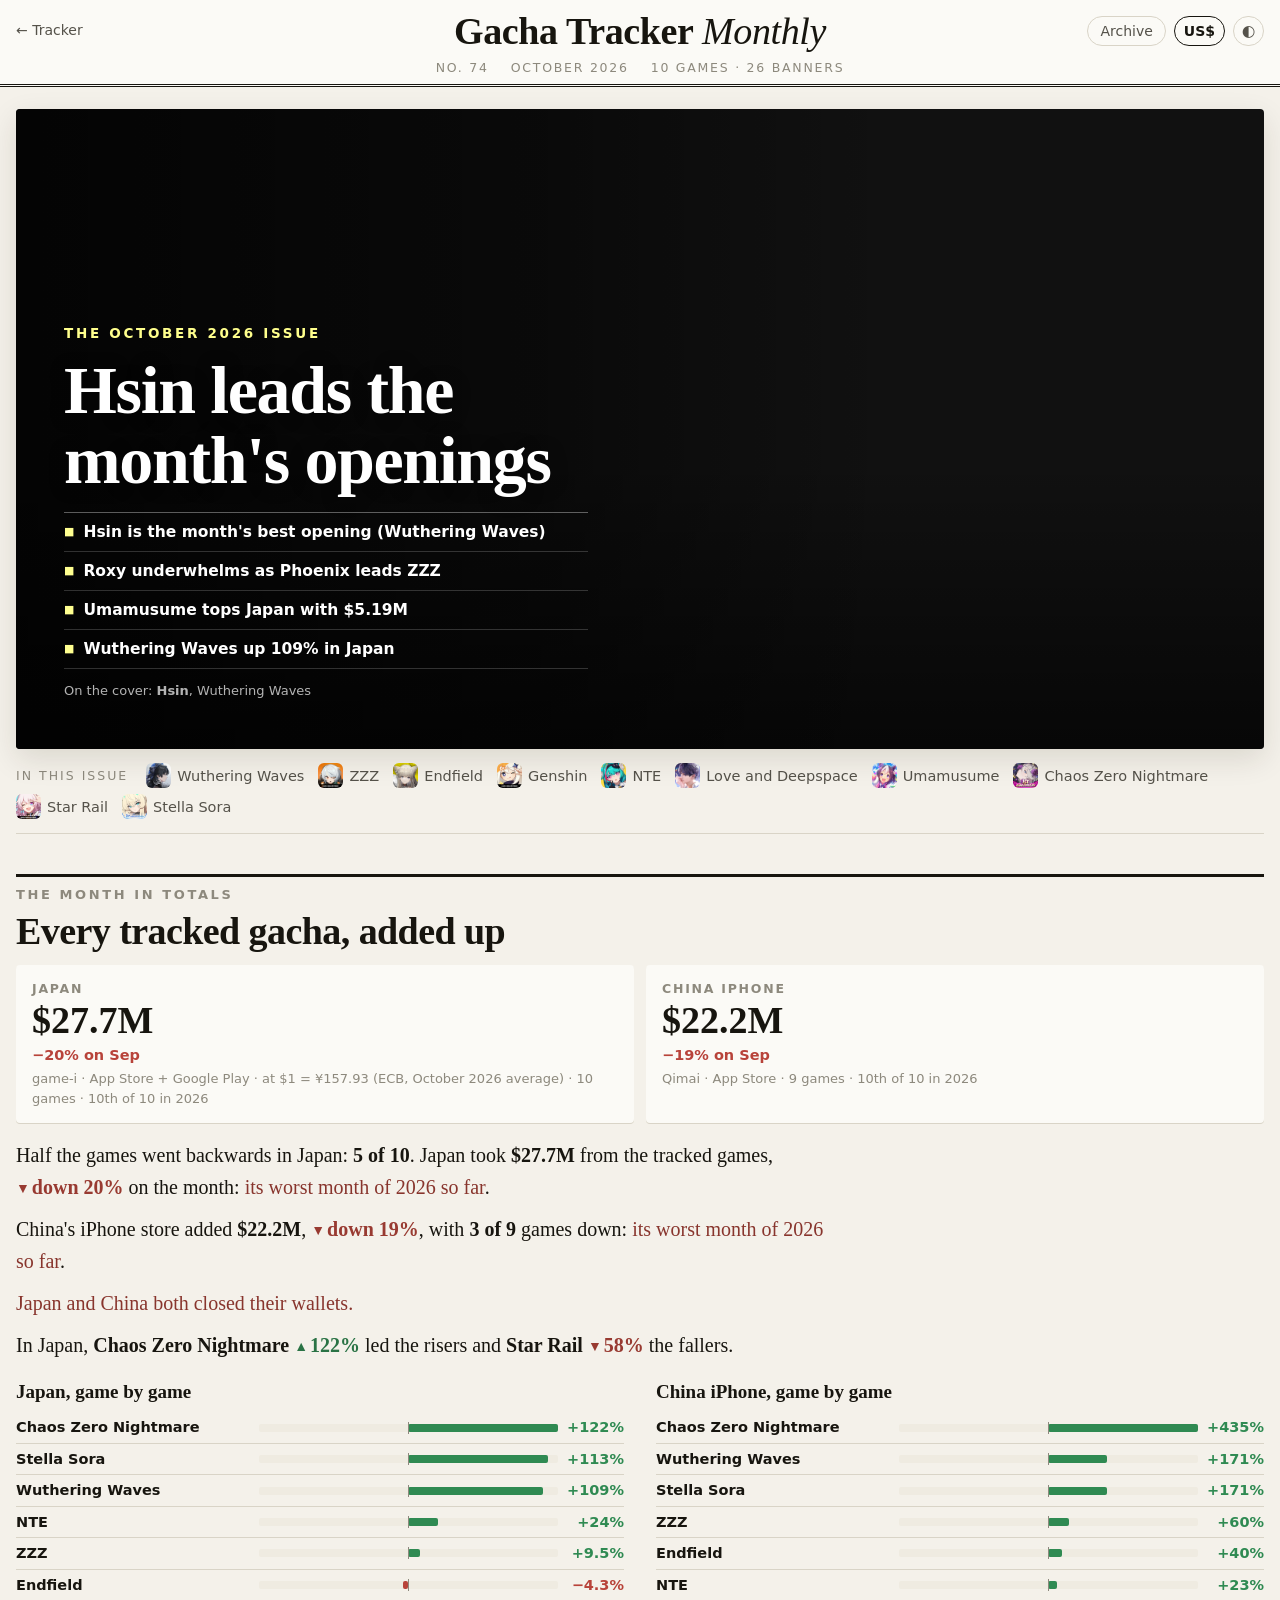
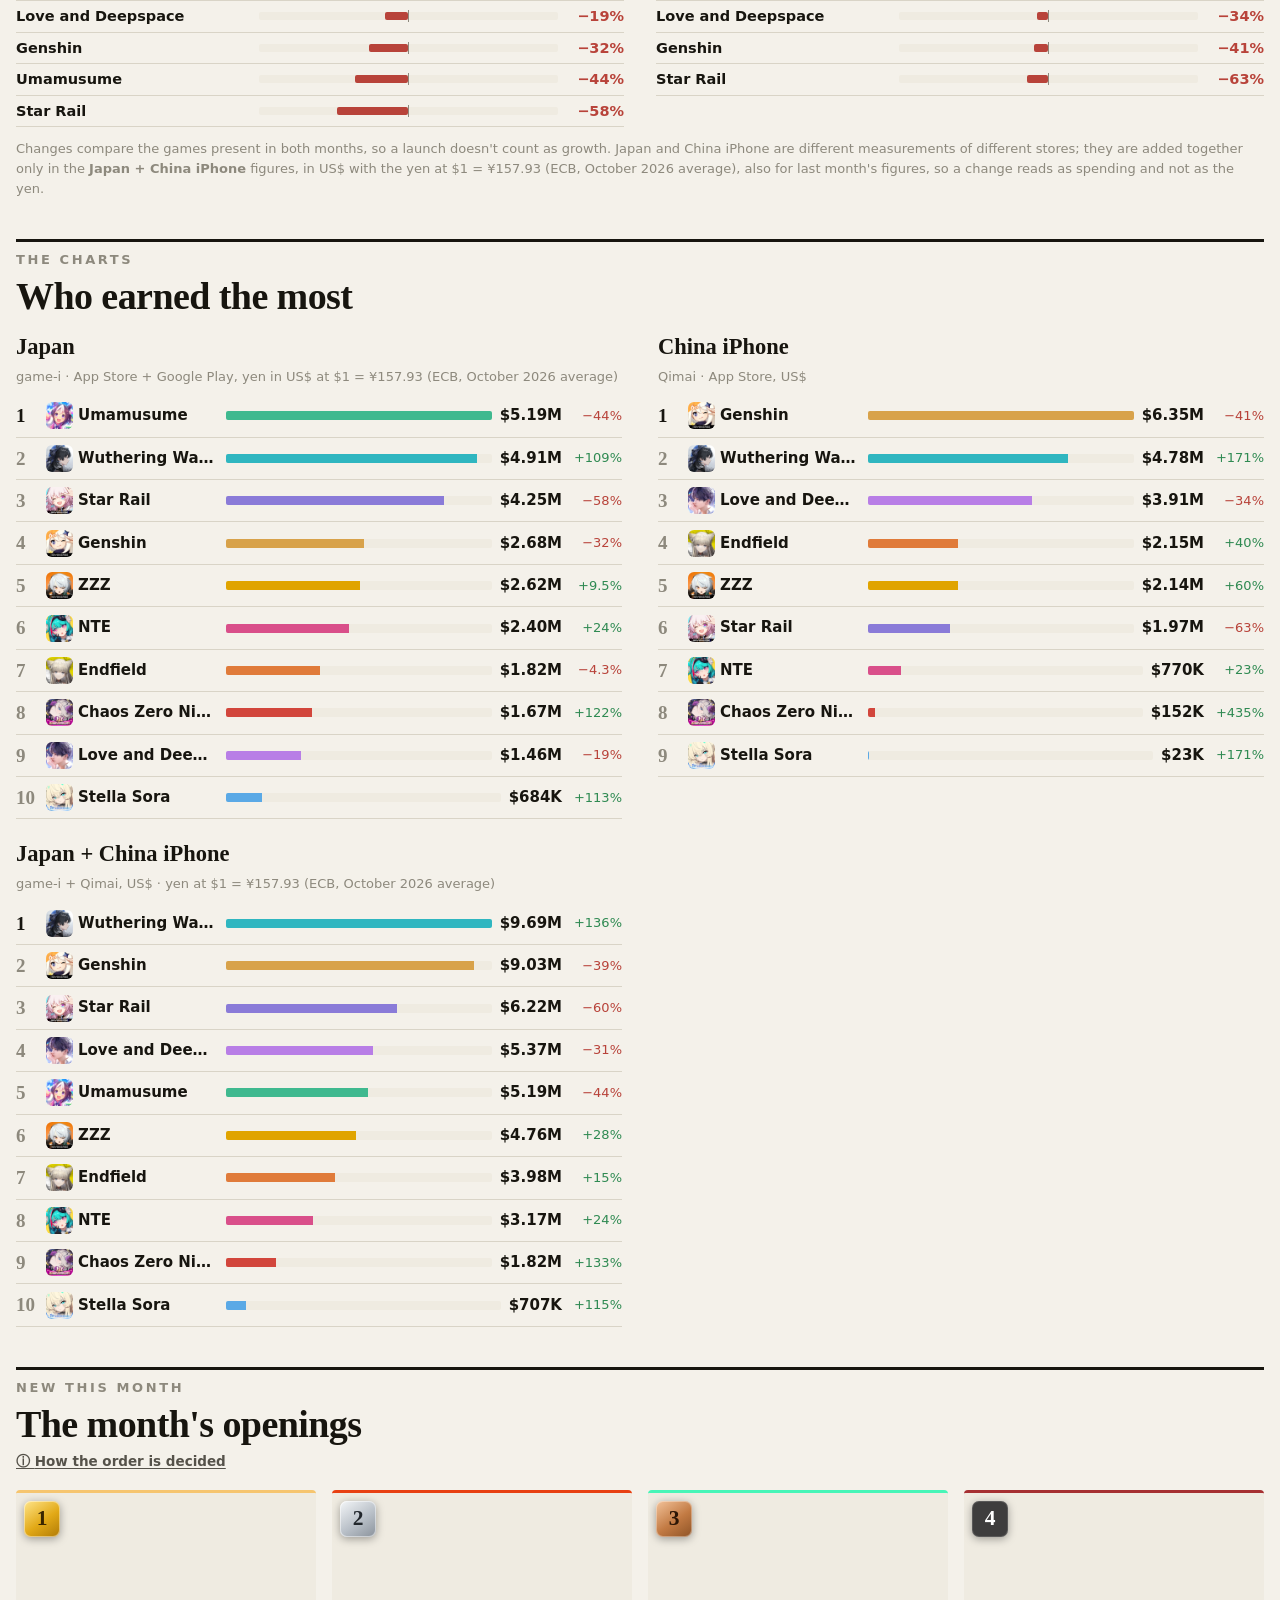
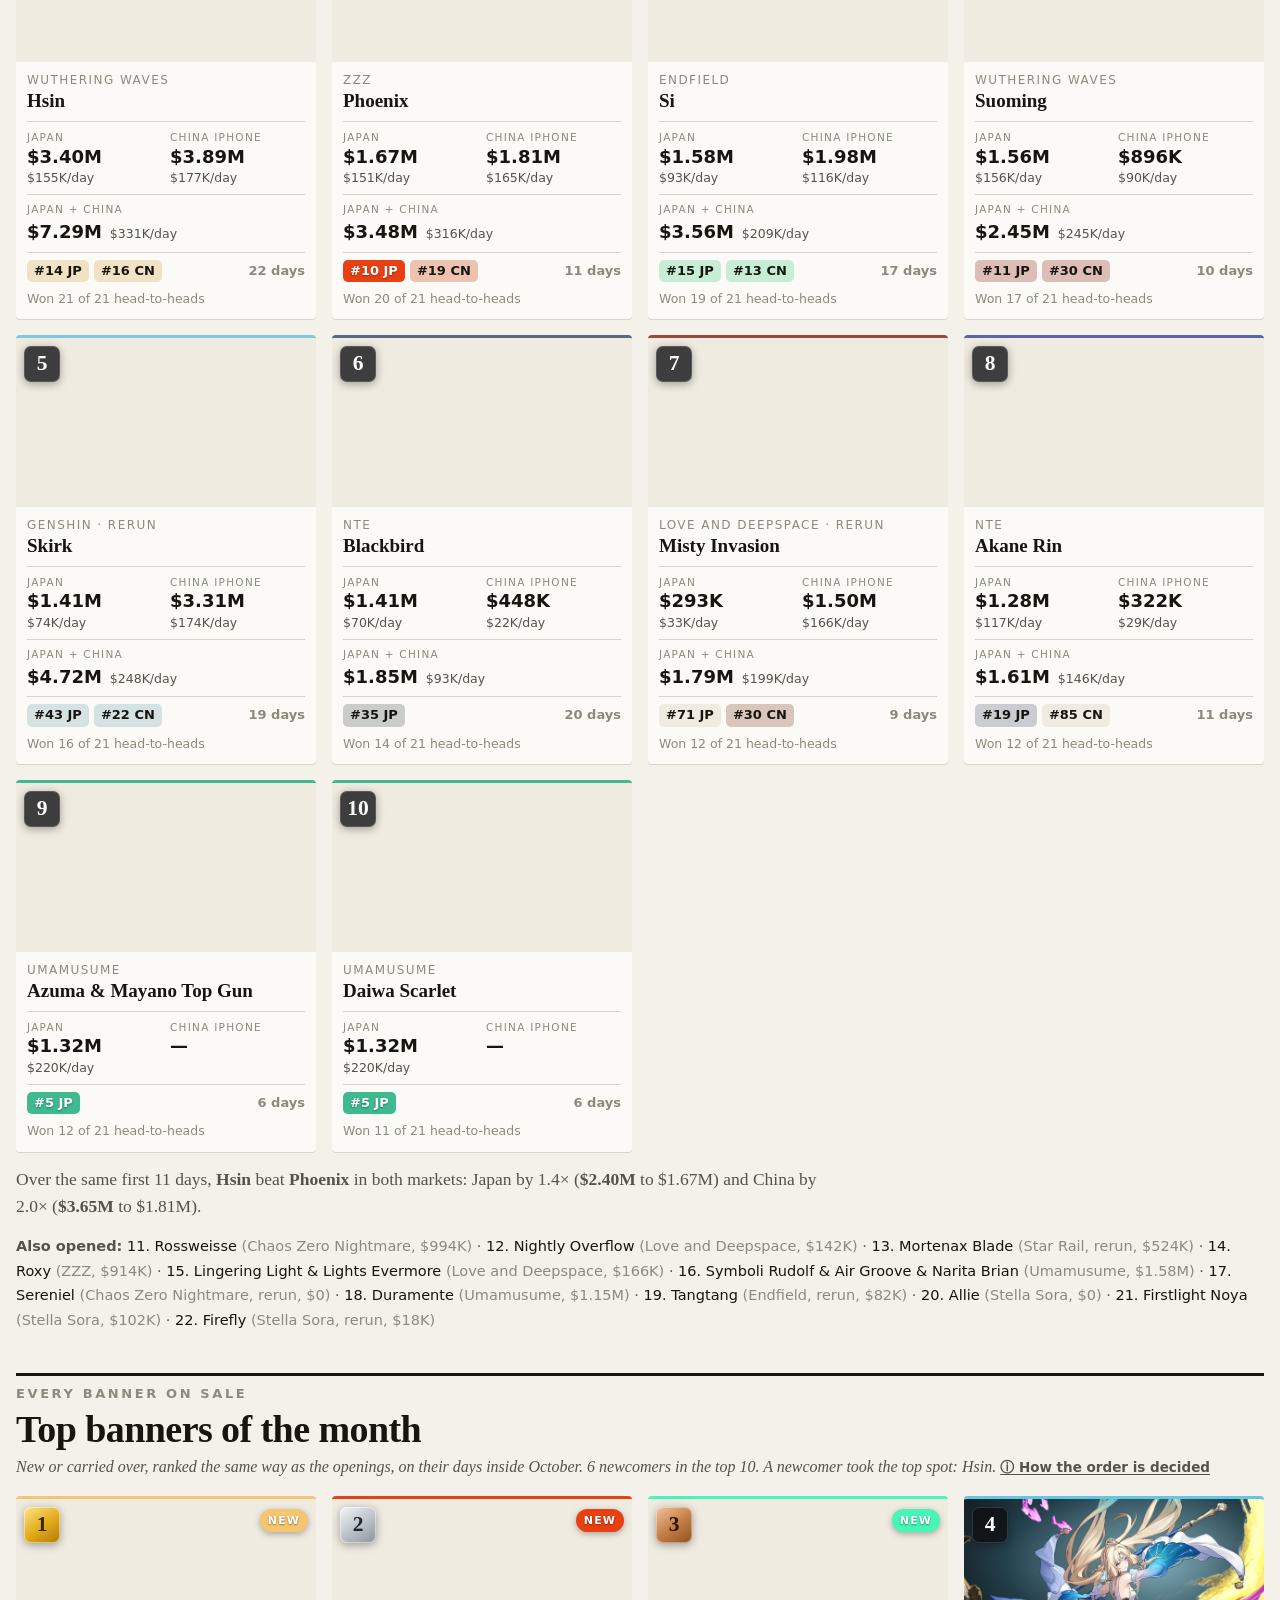
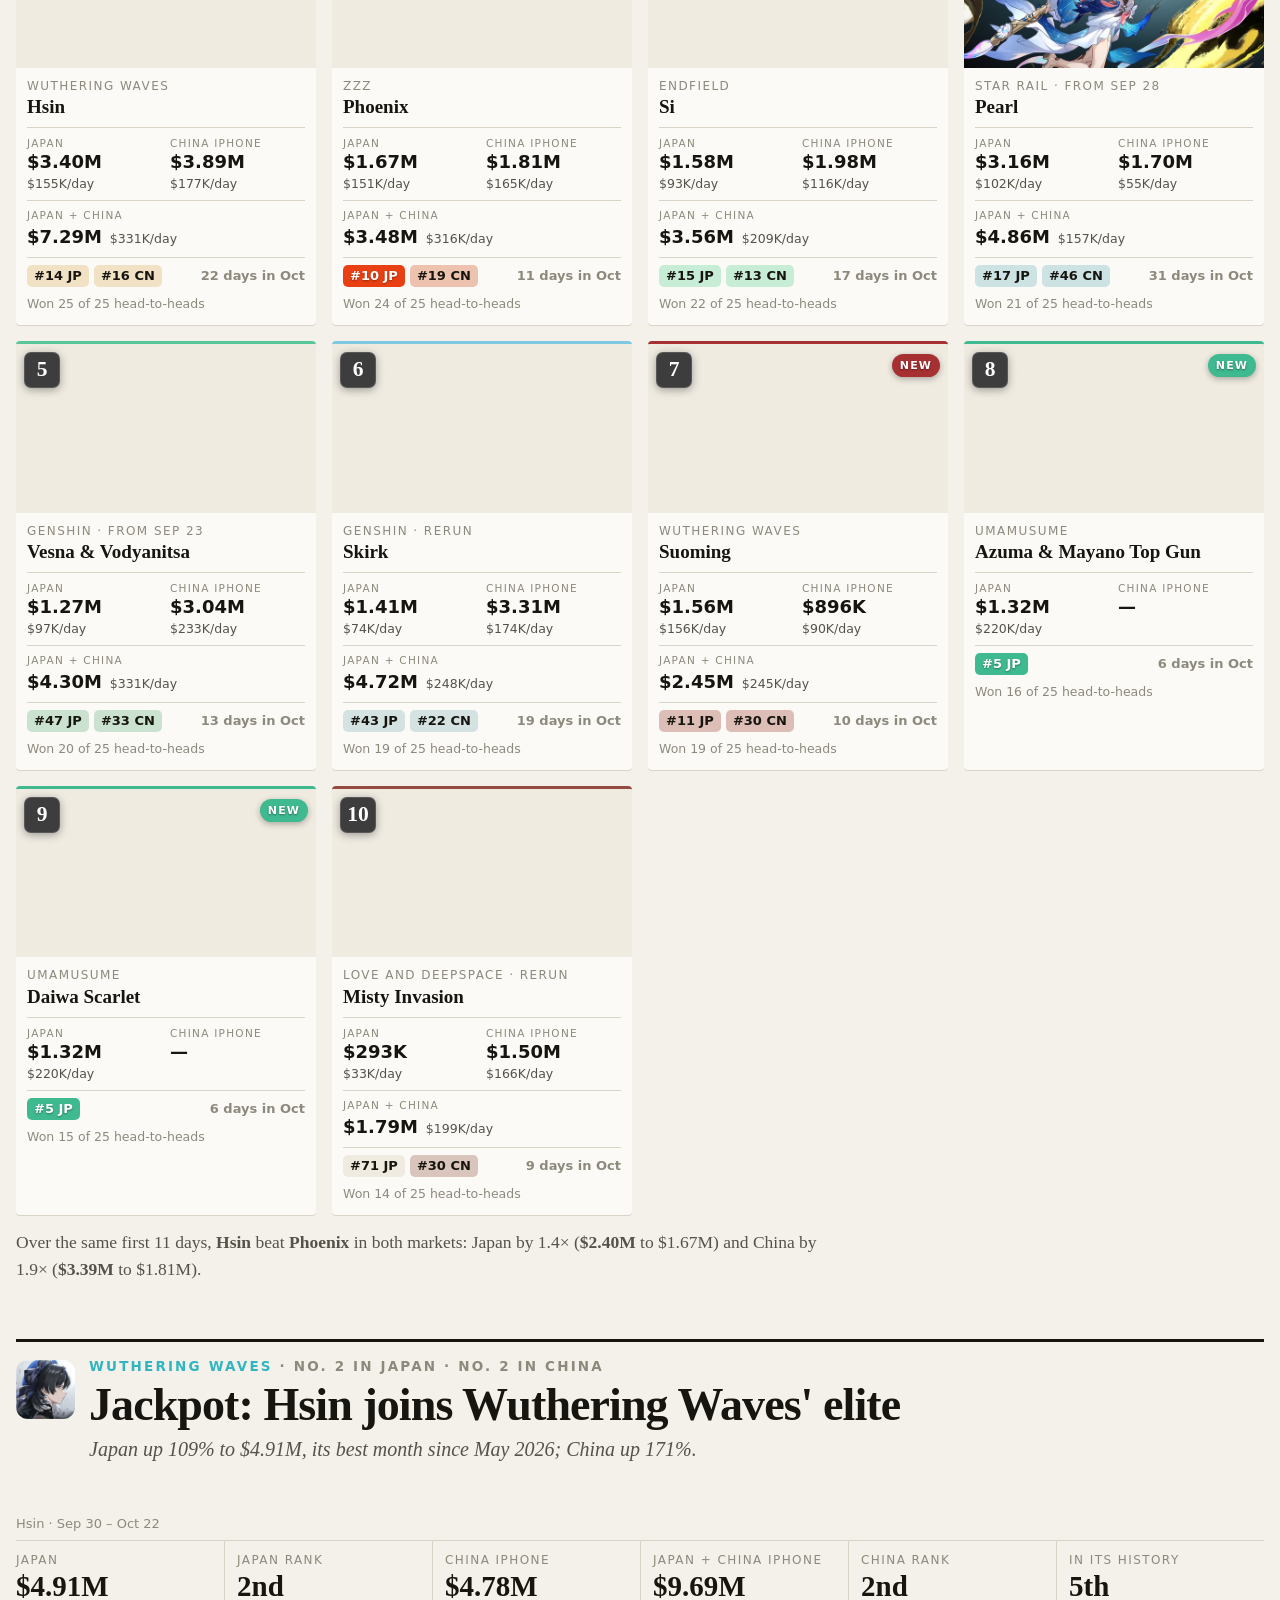
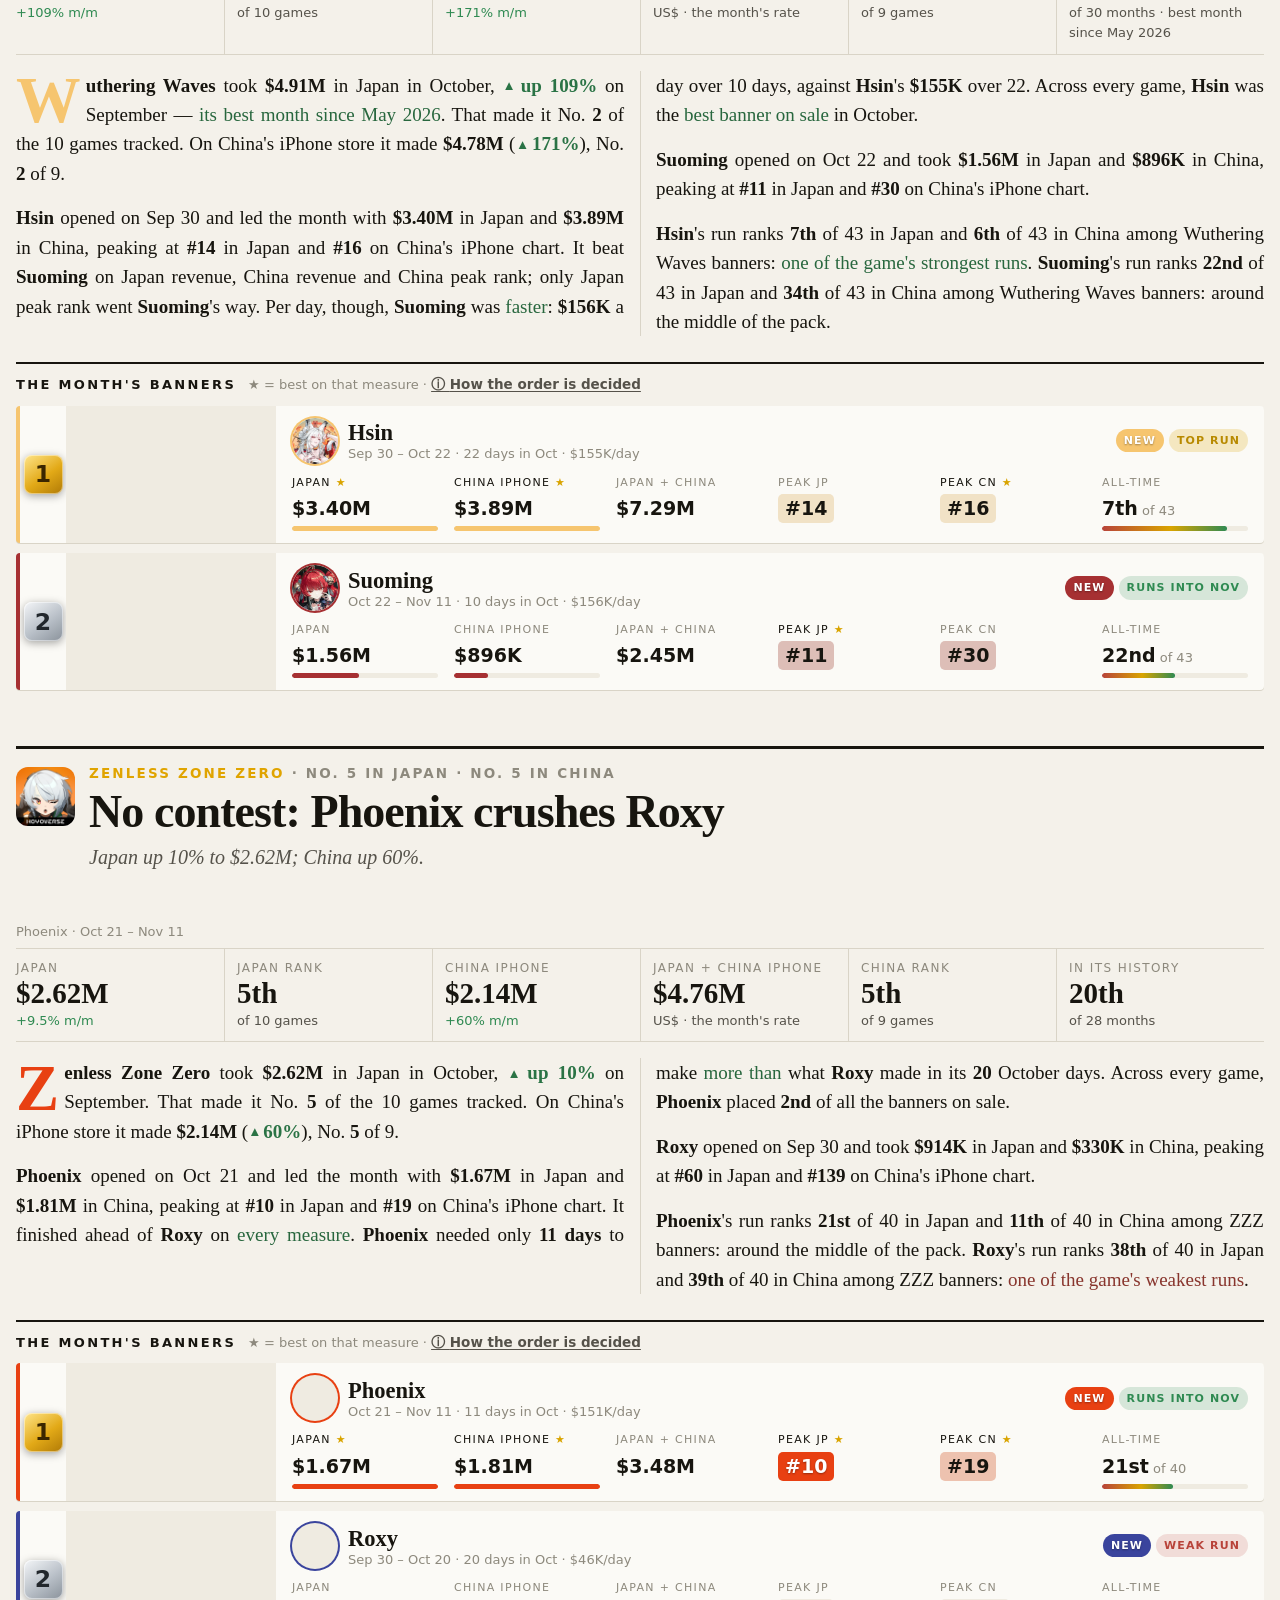
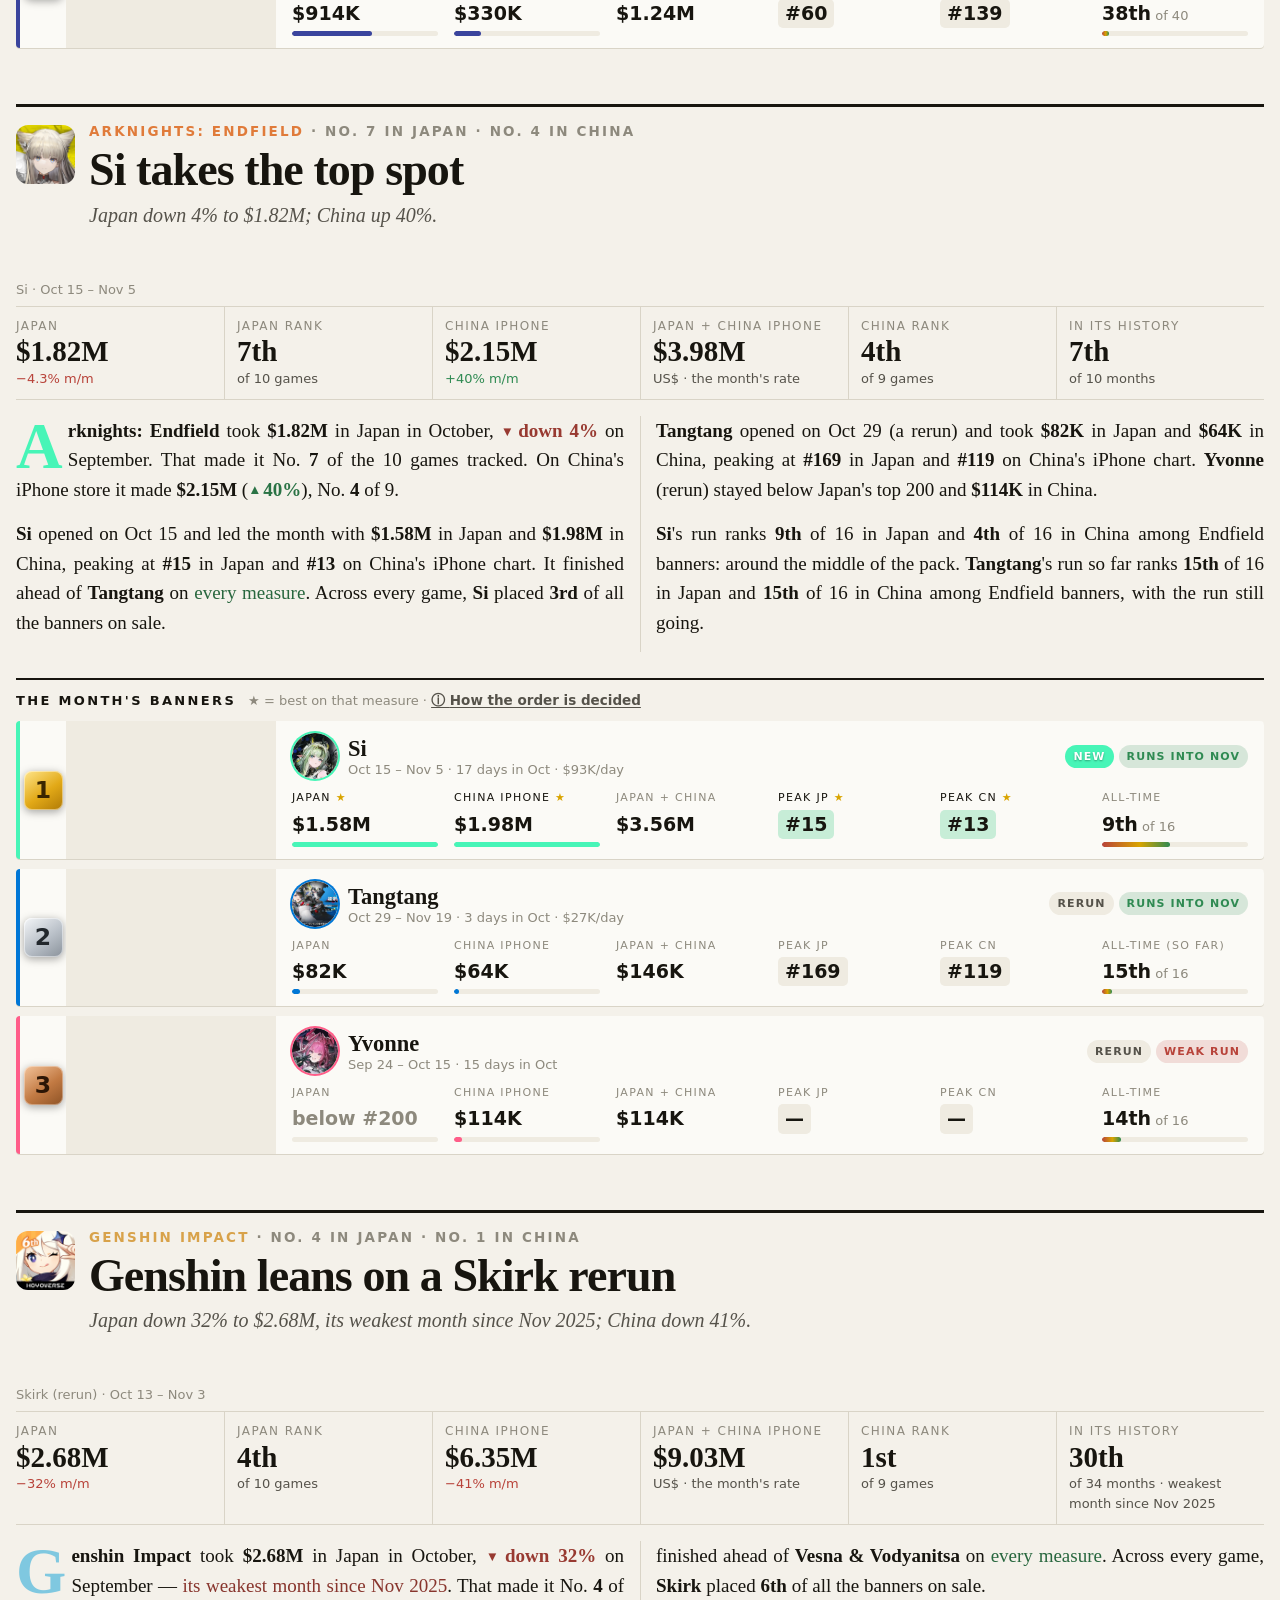
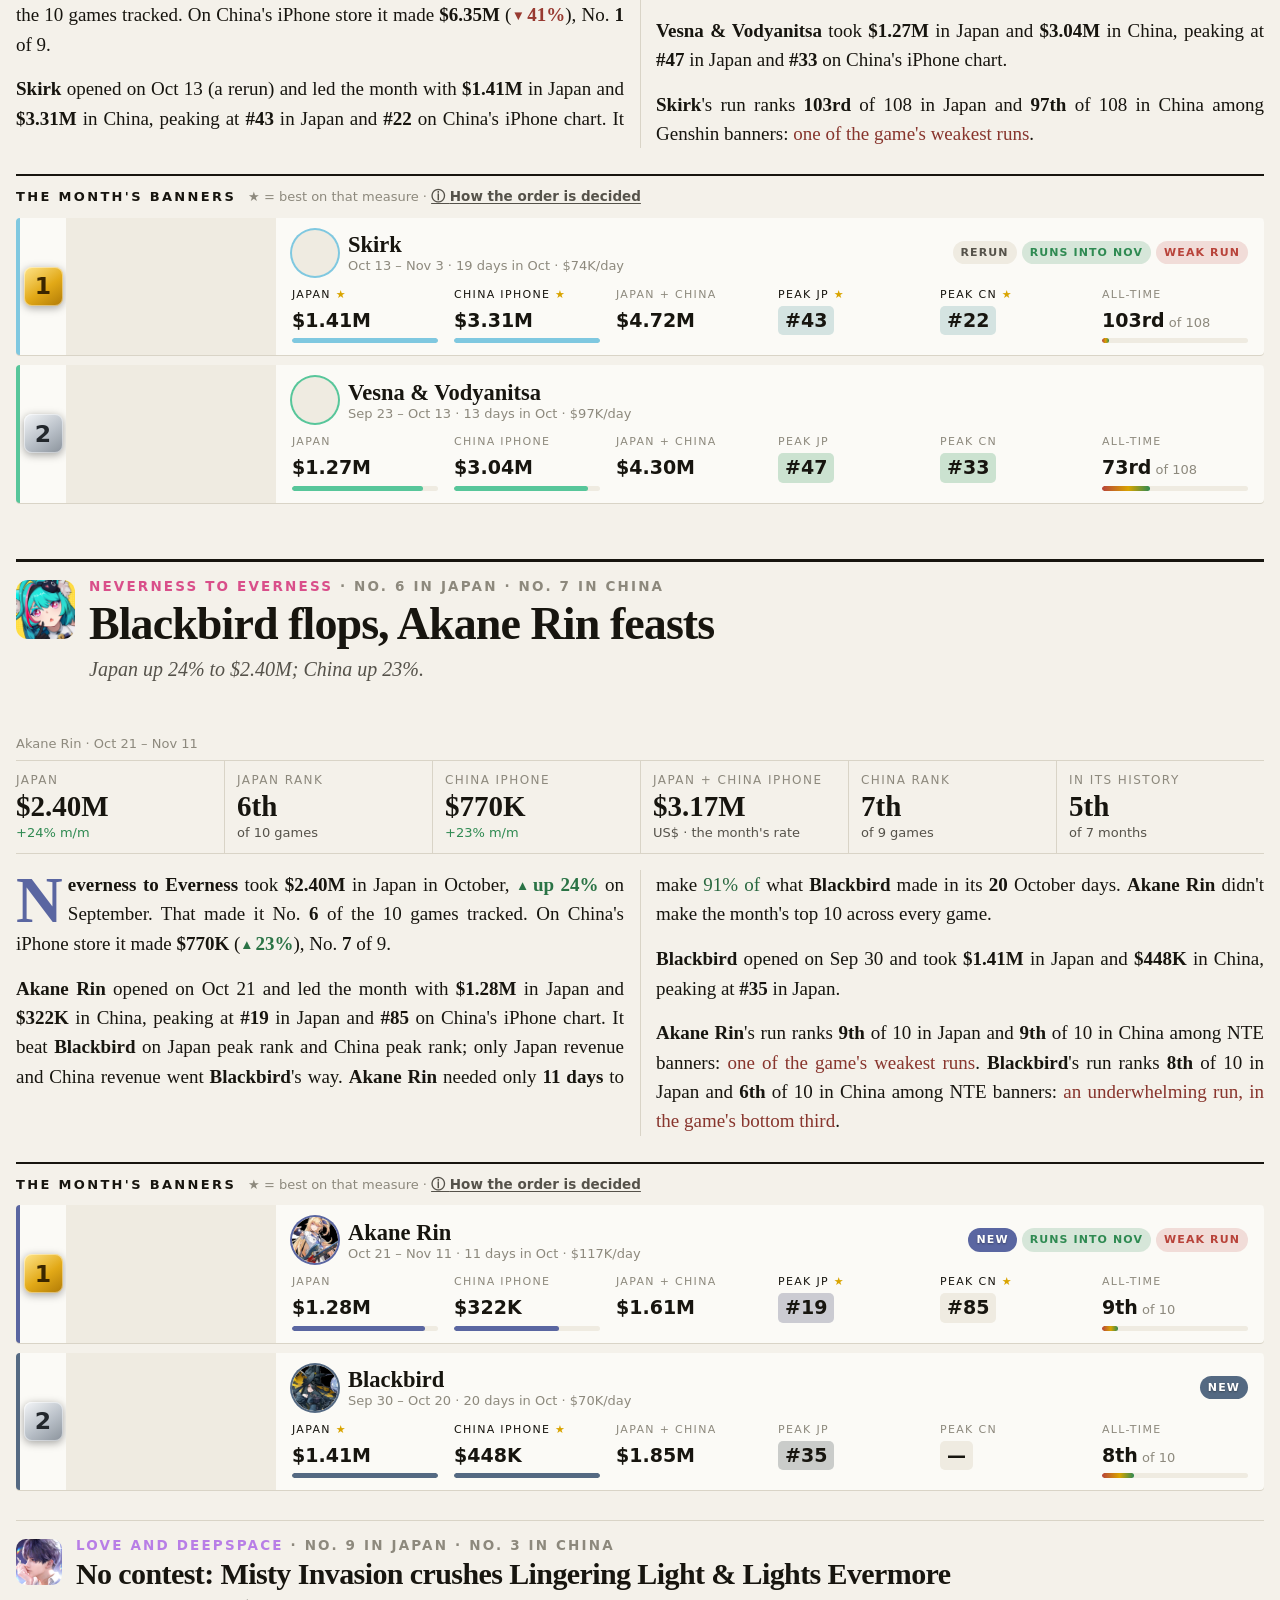
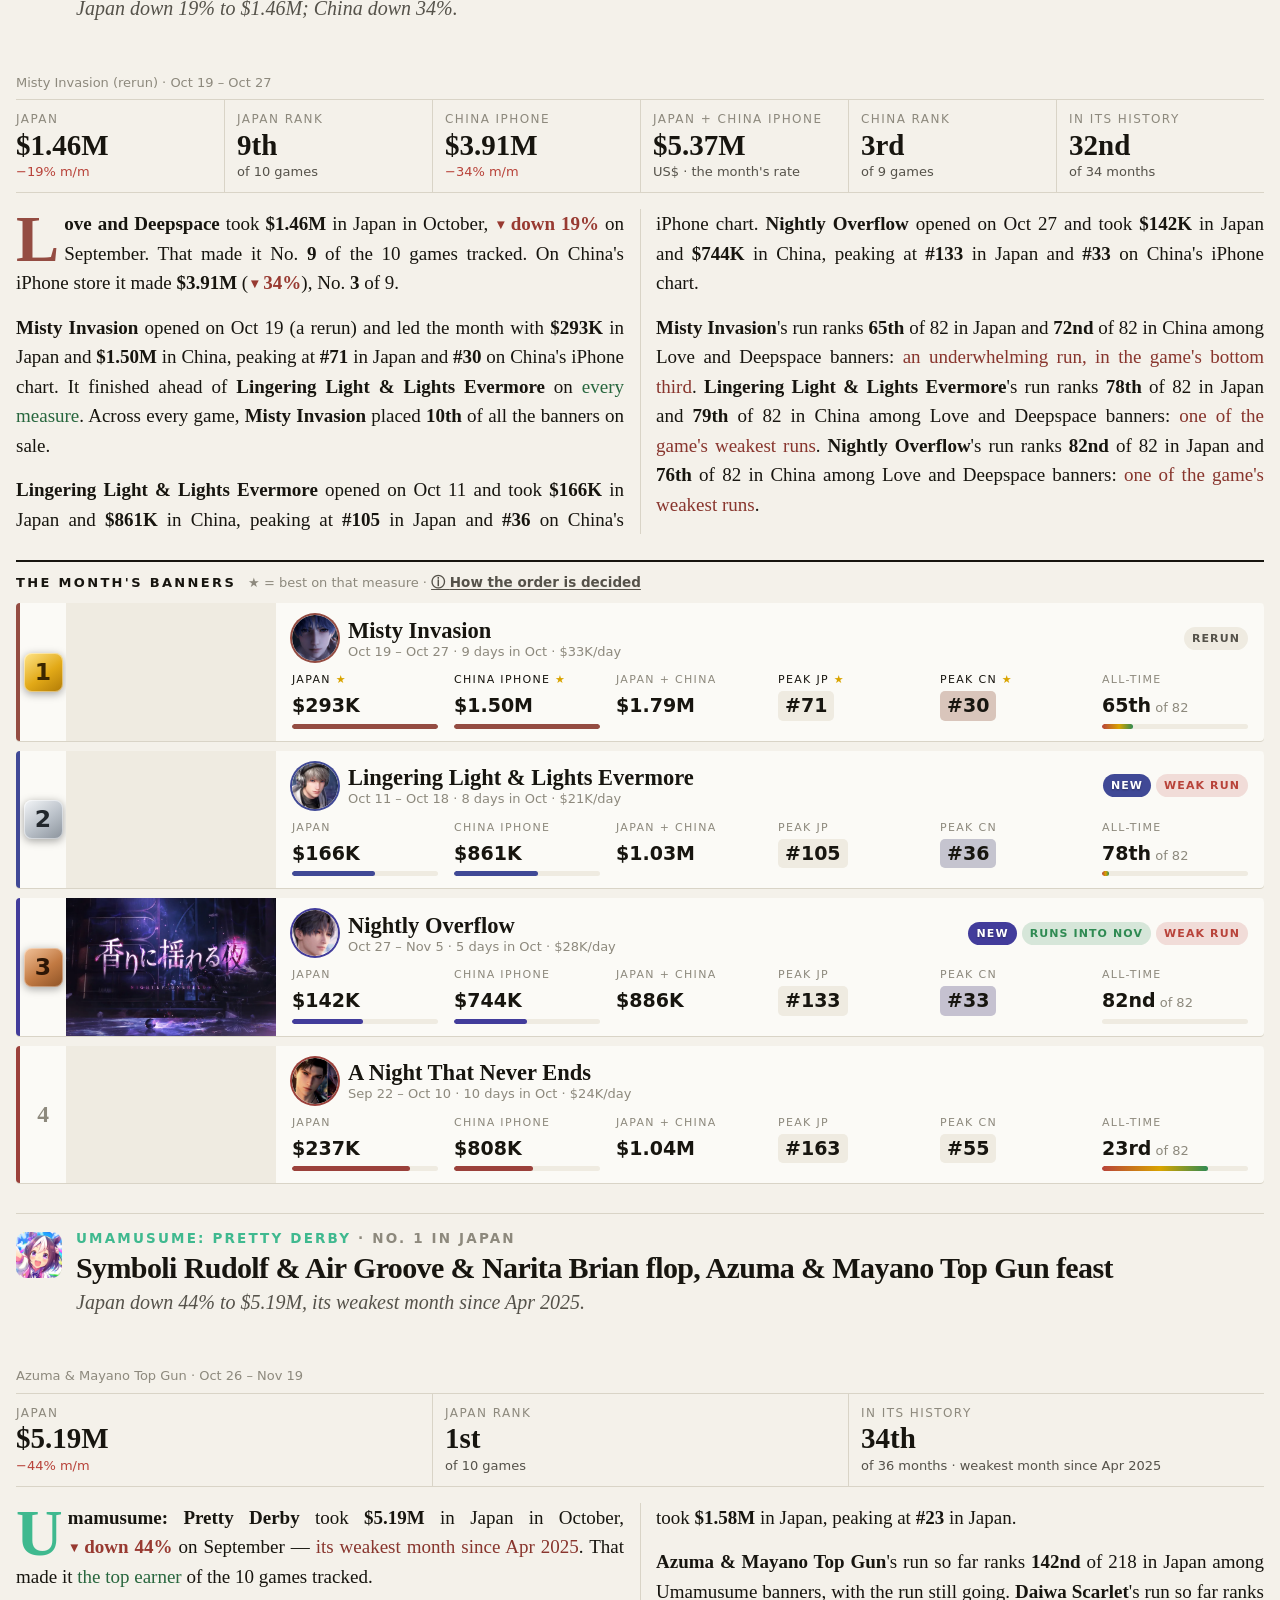
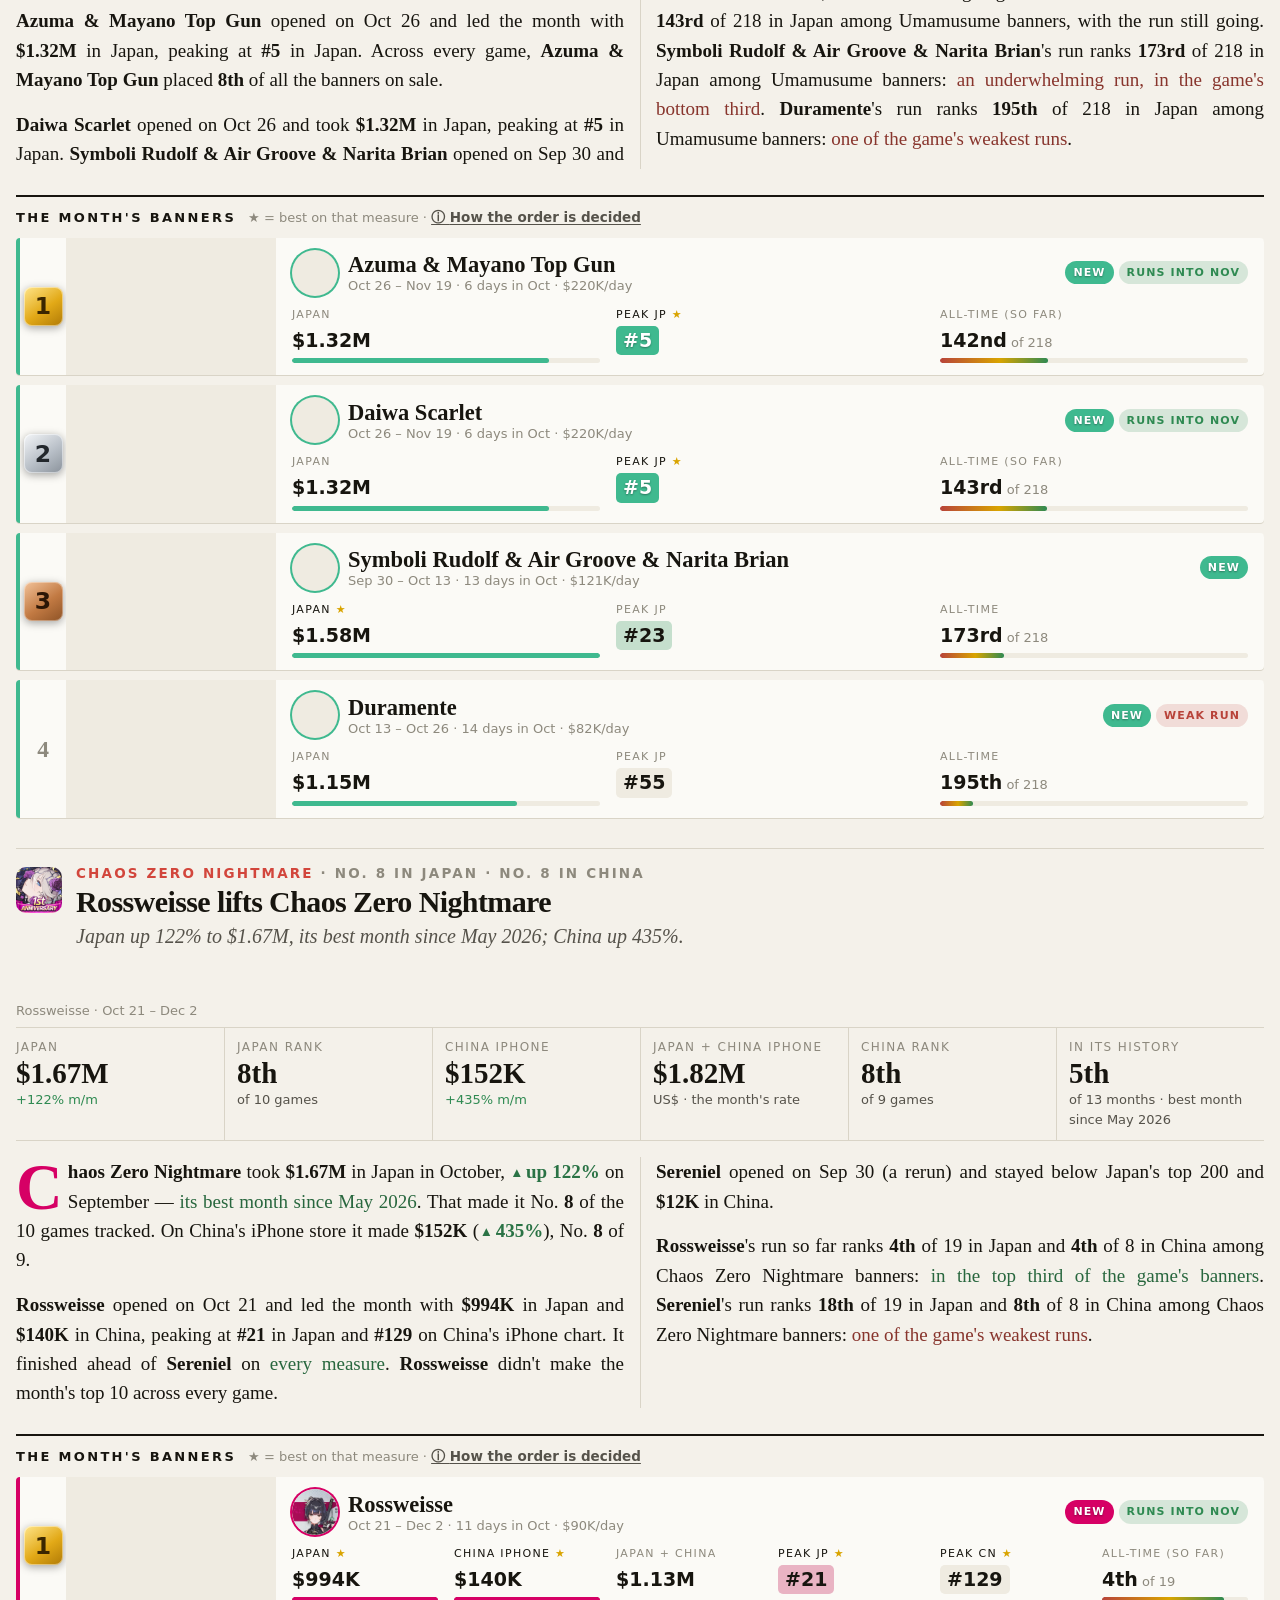
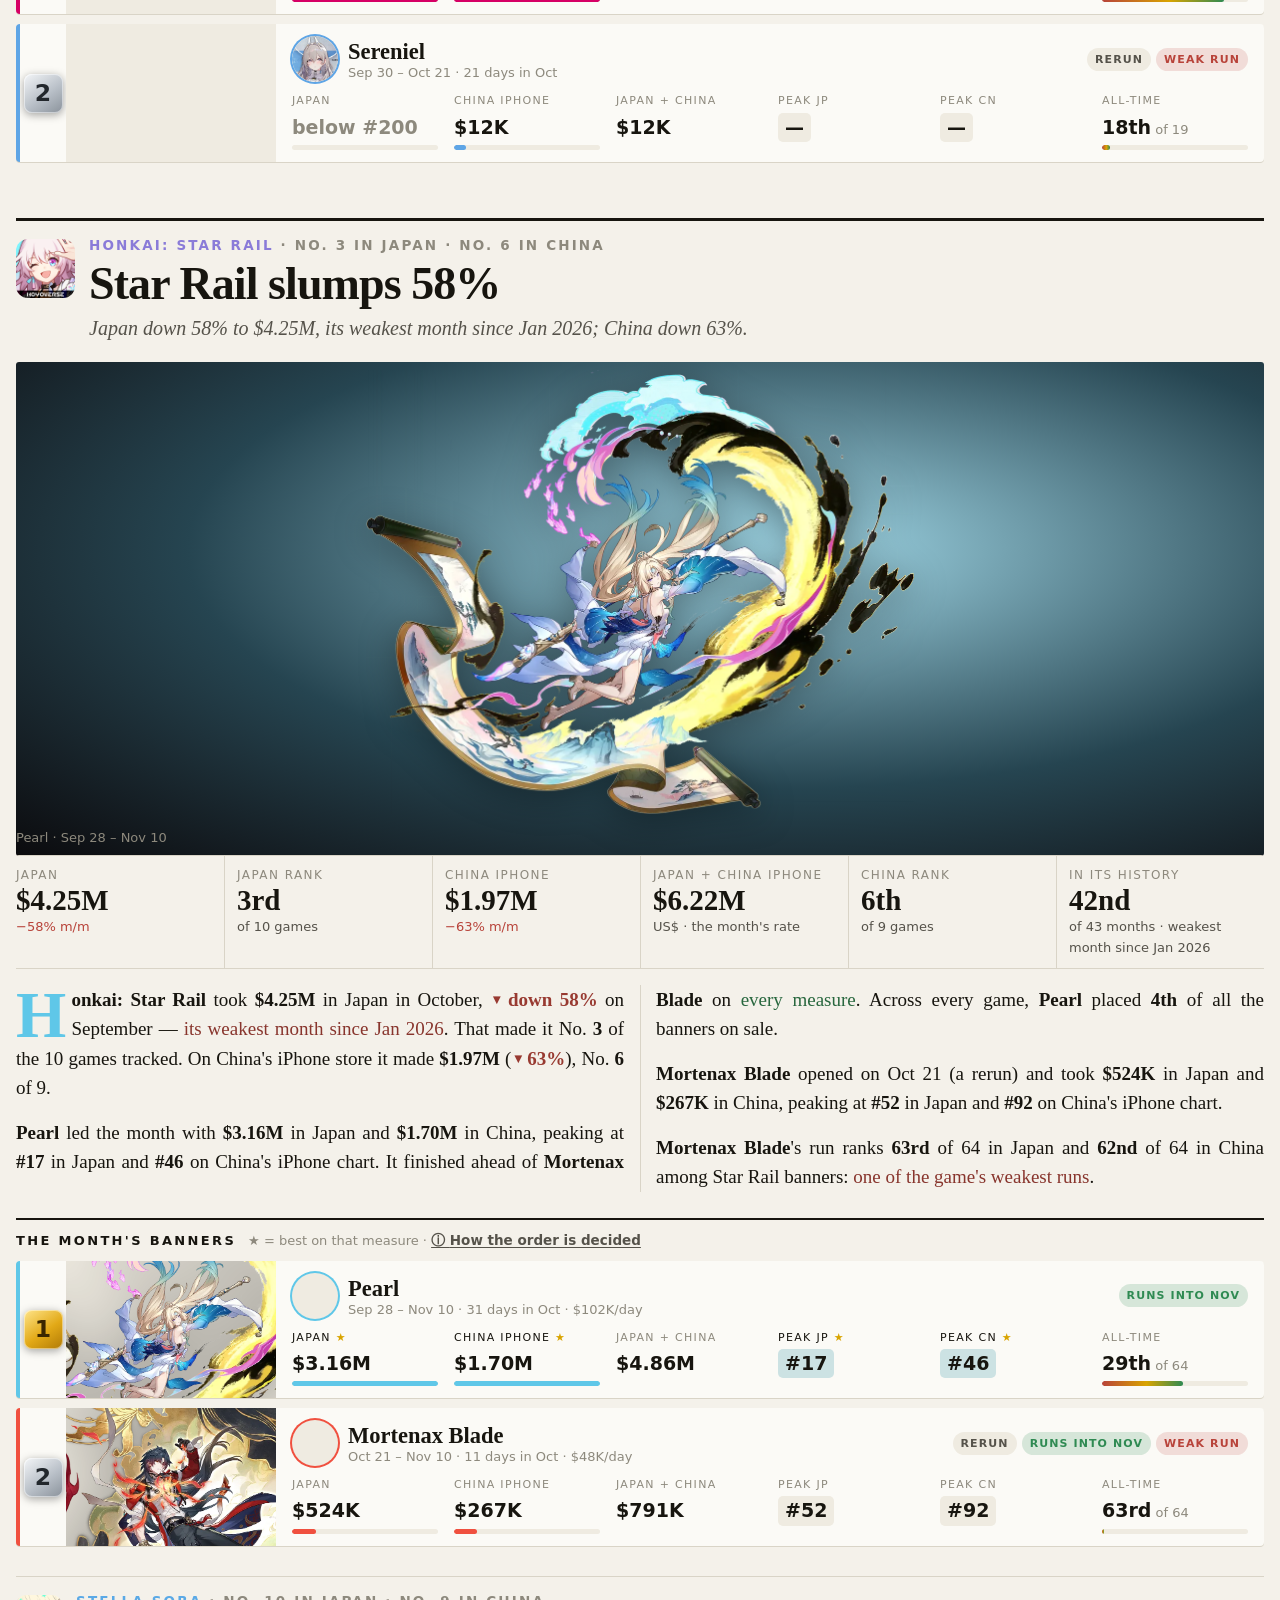
==== journal.html @ 930d9e71 "US$ at historical rates: banners day by day, months at their average (ECB via frankfurter, data/fx_h" ====
<!doctype html>
<html lang="en">
<head>
<meta charset="utf-8">
<meta name="viewport" content="width=device-width, initial-scale=1">
<!-- Same policy as the tracker: no remote scripts, no framing; art may load from any HTTPS CDN. -->
<meta http-equiv="Content-Security-Policy" content="default-src 'self'; script-src 'self' 'sha256-wBdtWdXsHnAU2DdByySW4LlXFAScrBvmBgkXtydwJdg='; style-src 'self' 'unsafe-inline'; img-src 'self' https: data:; connect-src 'self'; object-src 'none'; base-uri 'none'; form-action 'none'; frame-ancestors 'none'">
<script>try{var t=localStorage.getItem('theme');if(t==='light'||t==='dark')document.documentElement.setAttribute('data-theme',t)}catch(e){}</script>
<title>Gacha Tracker Monthly</title>
<meta name="description" content="A monthly journal of gacha revenue: every tracked game's month, its banners, their peak chart ranks and the characters behind them.">
<link rel="icon" href="data:image/svg+xml,<svg xmlns='http://www.w3.org/2000/svg' viewBox='0 0 16 16'><text y='14' font-size='14'>%F0%9F%93%B0</text></svg>">
<link rel="stylesheet" href="journal.css?v=34">
</head>
<body>
<header class="mast">
  <div class="mast-in">
    <a class="mast-back" href="./">← Tracker</a>
    <div class="mast-title"><a href="journal.html">Gacha Tracker <em>Monthly</em></a></div>
    <div class="mast-side">
      <button class="mast-btn" id="archBtn" type="button">Archive</button>
      <button class="mast-btn ccy" id="ccyBtn" type="button" aria-pressed="false" hidden>¥</button>
      <button class="mast-btn theme" id="themeBtn" type="button" aria-label="Color theme"></button>
    </div>
  </div>
  <div class="mast-line" id="mastLine"></div>
</header>
<main id="issue" class="issue"><p class="loading">Loading the issue…</p></main>
<section id="archive" class="archive" hidden></section>
<dialog id="howDlg" class="how" aria-labelledby="howTitle">
  <div class="how-in"><button class="how-x" type="button" aria-label="Close">✕</button>
    <h3 id="howTitle">How the order is decided</h3><div class="how-body"></div></div>
</dialog>
<footer class="colophon">
  <p><b>About these numbers.</b> <b>Japan</b> figures are game-i's revenue estimates (App Store + Google Play Japan, in yen).
  <b>China</b> figures are Qimai's model estimates for China's iPhone App Store (US$). Both are third-party estimates, not official figures,
  and they measure different stores, so they are never added together. A banner's month figure is its share of that month; peak ranks are the best
  daily top-grossing position it reached in that month. Months before a game's game-i monthly series use the sum of its banner figures.
  Full methods on the <a href="./">tracker</a>.</p>
</footer>
<script src="journal.js?v=44"></script>
</body>
</html>
---- journal.css ----
/* Gacha Tracker Monthly — a print-magazine look on the tracker's own colour tokens. */
:root{
  --page:#f4f1ea; --paper:#fbfaf6; --paper2:#efebe1; --ink:#17150f; --ink2:#55524a; --muted:#8d897d;
  --rule:#d9d4c7; --rule2:#17150f; --up:#2f8a52; --dn:#b8433a; --shadow:0 10px 30px rgba(40,30,10,.12);
  --serif:"Iowan Old Style","Palatino Linotype",Palatino,"Book Antiqua",Georgia,"Noto Serif JP","Yu Mincho",serif;
  --sans:system-ui,-apple-system,"Segoe UI",Roboto,sans-serif;
}
@media (prefers-color-scheme:dark){ :root:not([data-theme=light]){
  --page:#100f0d; --paper:#191815; --paper2:#22201c; --ink:#f3f0e8; --ink2:#bdb8ab; --muted:#878377;
  --rule:#34312b; --rule2:#e9e5da; --up:#5cc386; --dn:#e57a70; --shadow:0 12px 34px rgba(0,0,0,.5); } }
:root[data-theme=dark]{
  --page:#100f0d; --paper:#191815; --paper2:#22201c; --ink:#f3f0e8; --ink2:#bdb8ab; --muted:#878377;
  --rule:#34312b; --rule2:#e9e5da; --up:#5cc386; --dn:#e57a70; --shadow:0 12px 34px rgba(0,0,0,.5); }

*{box-sizing:border-box}
html,body{margin:0}
body{background:var(--page); color:var(--ink); font-family:var(--serif); line-height:1.55; -webkit-font-smoothing:antialiased}
a{color:inherit}
img.broken{visibility:hidden}
[hidden]{display:none !important}
.loading{font-family:var(--sans); color:var(--muted); text-align:center; padding:80px 16px}

/* ---- masthead ---- */
.mast{background:var(--paper); border-bottom:3px double var(--rule2); position:sticky; top:0; z-index:5}
.mast-in{max-width:1440px; margin:0 auto; padding:12px 16px 8px; display:grid; grid-template-columns:1fr auto 1fr; align-items:center; gap:12px}
.mast-back{font-family:var(--sans); font-size:14px; color:var(--ink2); text-decoration:none; justify-self:start}
.mast-back:hover{color:var(--ink)}
.mast-title{font-size:clamp(22px,4vw,38px); font-weight:700; letter-spacing:-.01em; line-height:1; text-align:center; white-space:nowrap}
.mast-title a{text-decoration:none}
.mast-title em{font-weight:400}
.mast-side{justify-self:end; display:flex; gap:8px}
.mast-btn{font-family:var(--sans); font-size:14px; background:none; color:var(--ink2); border:1px solid var(--rule); border-radius:999px; padding:5px 12px; cursor:pointer}
.mast-btn:hover{color:var(--ink); border-color:var(--ink2)}
.mast-btn.theme{width:31px; padding:5px 0; font-size:15.5px}
.mast-btn.ccy{font-weight:700; min-width:31px; padding:5px 9px}
.mast-btn.ccy.on{color:var(--ink); border-color:var(--ink)}   /* lit while figures show in US$ */
.mast-line{max-width:1440px; margin:0 auto; padding:0 16px 7px; display:flex; justify-content:center; gap:22px;
  font-family:var(--sans); font-size:12.5px; letter-spacing:.14em; text-transform:uppercase; color:var(--muted)}

.issue,.archive{max-width:1440px; margin:0 auto; padding:0 16px 40px}

/* ---- cover ---- */
.cover{position:relative; margin:22px 0 0; min-height:min(76vh,640px); border-radius:4px; overflow:hidden; background:#111;
  box-shadow:var(--shadow); display:flex; align-items:flex-end; color:#fff}
.cover-art{position:absolute; inset:0}
.cover-art img{width:100%; height:100%; object-fit:cover; object-position:center 30%; display:block}
.cover::after{content:""; position:absolute; inset:0; background:
  linear-gradient(90deg, rgba(0,0,0,.78) 0%, rgba(0,0,0,.45) 42%, rgba(0,0,0,0) 70%),
  linear-gradient(0deg, rgba(0,0,0,.6) 0%, rgba(0,0,0,0) 45%)}
.cover-tx{position:relative; z-index:1; padding:clamp(20px,4vw,48px); max-width:620px}
.cover-k{font-family:var(--sans); font-size:13.5px; letter-spacing:.2em; text-transform:uppercase; color:var(--acc); filter:brightness(1.35) saturate(1.1); font-weight:700}
.cover h2{font-size:clamp(34px,6vw,68px); line-height:1.02; margin:.18em 0 .25em; font-weight:700; letter-spacing:-.02em; text-wrap:balance; text-shadow:0 2px 18px rgba(0,0,0,.4)}
.cover-dek{font-size:clamp(16px,1.8vw,20px); margin:0 0 14px; color:rgba(255,255,255,.9); font-style:italic}
.coverlines{list-style:none; margin:0; padding:0; border-top:1px solid rgba(255,255,255,.35)}
.coverlines li{font-family:var(--sans); font-size:15.5px; font-weight:600; padding:7px 0; border-bottom:1px solid rgba(255,255,255,.18)}
.coverlines li::before{content:"■"; color:var(--acc); filter:brightness(1.3); margin-right:9px; font-size:11px; vertical-align:2px}
.cover-cred{font-family:var(--sans); font-size:13px; color:rgba(255,255,255,.7); margin:12px 0 0}

/* ---- contents ---- */
.toc{display:flex; flex-wrap:wrap; align-items:center; gap:6px 14px; padding:14px 0; border-bottom:1px solid var(--rule); font-family:var(--sans)}
.toc-k{font-size:12.5px; letter-spacing:.16em; text-transform:uppercase; color:var(--muted); margin-right:4px}
.toc a{display:flex; align-items:center; gap:6px; text-decoration:none; font-size:14.5px; color:var(--ink2)}
.toc a:hover{color:var(--ink)}
.toc img{width:25px; height:25px; border-radius:6px}

/* ---- section heads ---- */
.sec-k{font-family:var(--sans); font-size:13px; letter-spacing:.2em; text-transform:uppercase; color:var(--muted); font-weight:700;
  border-top:3px solid var(--rule2); padding-top:8px; margin-top:40px}
.sec-h{font-size:clamp(26px,3.4vw,38px); margin:.15em 0 .1em; letter-spacing:-.015em; line-height:1.1}
.sec-sub{margin:0 0 16px; color:var(--ink2); font-style:italic}

/* ---- editor's letter ---- */
.letter{max-width:760px}
.letter p{font-size:20.5px; margin:.7em 0}
.letter p:first-of-type::first-letter, .copy p:first-child::first-letter{float:left; font-size:3.4em; line-height:.82; padding:.06em .08em 0 0; font-weight:700; color:var(--acc,var(--ink))}

/* ---- charts ---- */
.chartcols{display:grid; grid-template-columns:repeat(auto-fit,minmax(min(100%,420px),1fr)); gap:18px 36px; margin-top:12px}
/* the three charts share rows (title · caption · list), so a caption that wraps to two lines
   doesn't push its list below the others */
.chartcol{display:grid; grid-row:span 3; grid-template-rows:subgrid; row-gap:0; align-content:start}
.chartcol h4{font-size:22.5px; margin:0}
.chartcol .sub{font-family:var(--sans); font-size:13px; color:var(--muted); margin:2px 0 8px}
.rchart{list-style:none; margin:0; padding:0; font-family:var(--sans); font-size:15px}
.rchart li{display:grid; grid-template-columns:22px 24px minmax(80px,140px) 1fr auto 52px; align-items:center; gap:8px; padding:6px 0; border-bottom:1px solid var(--rule)}
.rchart .pos{font-family:var(--serif); font-weight:700; font-size:19px; color:var(--muted)}
.rchart li:first-child .pos{color:var(--ink)}
.rchart .gic{width:27px; height:27px; border-radius:6px}
.rchart .nm{text-decoration:none; font-weight:600; white-space:nowrap; overflow:hidden; text-overflow:ellipsis}
.rchart .bar{height:9px; background:var(--paper2); border-radius:2px; overflow:hidden}
.rchart .bar i{display:block; height:100%; background:var(--acc)}
.rchart .val{font-weight:700; font-variant-numeric:tabular-nums; text-align:right}
.chg{font-size:13px; text-align:right; font-variant-numeric:tabular-nums; color:var(--muted); font-style:normal}
.chg.up,.stats em.up{color:var(--up)} .chg.dn,.stats em.dn{color:var(--dn)}

/* ---- debuts ---- */
.dgrid{display:grid; grid-template-columns:repeat(auto-fill,minmax(min(100%,260px),1fr)); gap:16px}
.dcard{text-decoration:none; background:var(--paper); border-radius:4px; overflow:hidden; box-shadow:0 1px 0 var(--rule); border-top:3px solid var(--acc); transition:transform .15s}
.dcard:hover{transform:translateY(-2px)}
.dart{position:relative; aspect-ratio:16/9; background:var(--paper2)}
.dart img{width:100%; height:100%; object-fit:cover; display:block}
/* rank badge: a square plate so the number never melts into the art; podium in gold, silver, bronze */
.dno{position:absolute; left:8px; top:8px; min-width:36px; height:36px; padding:0 6px; border-radius:7px; display:flex; align-items:center; justify-content:center;
  font-size:21.5px; font-weight:700; line-height:1; color:#fff; background:rgba(14,14,16,.78); box-shadow:0 2px 8px rgba(0,0,0,.35), inset 0 0 0 1px rgba(255,255,255,.14)}
.dno.m1, .bc-pos .m1{background:linear-gradient(145deg,#ffe58a,#e2a917 55%,#b07a06); color:#3a2600; box-shadow:0 2px 8px rgba(0,0,0,.35), inset 0 0 0 1px rgba(255,255,255,.45)}
.dno.m2, .bc-pos .m2{background:linear-gradient(145deg,#f4f6f8,#b9c0c8 55%,#8a929b); color:#22272c; box-shadow:0 2px 8px rgba(0,0,0,.35), inset 0 0 0 1px rgba(255,255,255,.5)}
.dno.m3, .bc-pos .m3{background:linear-gradient(145deg,#f3c39a,#c27a43 55%,#8e5326); color:#2c1606; box-shadow:0 2px 8px rgba(0,0,0,.35), inset 0 0 0 1px rgba(255,255,255,.35)}
.dtx{padding:9px 11px 11px; display:flex; flex-direction:column; gap:1px}
.dtx .dg{font-family:var(--sans); font-size:12px; letter-spacing:.12em; text-transform:uppercase; color:var(--muted)}
.dtx b{font-size:19px; line-height:1.2}
.dstats{display:grid; grid-template-columns:1fr 1fr; gap:8px; margin:7px 0 6px; padding:7px 0; border-top:1px solid var(--rule); border-bottom:1px solid var(--rule); font-family:var(--sans)}
.dstats div{display:flex; flex-direction:column; min-width:0}
.dstats span{font-size:10.5px; letter-spacing:.12em; text-transform:uppercase; color:var(--muted)}
.dstats strong{font-size:18px; font-variant-numeric:tabular-nums; line-height:1.25; white-space:nowrap}
.dboth{display:grid; grid-template-columns:auto 1fr; align-items:baseline; column-gap:8px; margin:-1px 0 6px; padding:0 0 6px; border-bottom:1px solid var(--rule); font-family:var(--sans)}
.dboth span{grid-column:1/-1; font-size:10.5px; letter-spacing:.12em; text-transform:uppercase; color:var(--muted)}
.dboth strong{font-size:18px; font-variant-numeric:tabular-nums; white-space:nowrap}
.dboth small{font-size:12.5px; color:var(--ink2); font-variant-numeric:tabular-nums; white-space:nowrap}
.dstats small{font-size:12.5px; color:var(--ink2); font-variant-numeric:tabular-nums; white-space:nowrap}
.dpills{display:flex; flex-wrap:wrap; align-items:center; gap:5px; font-family:var(--sans); font-size:13px; font-weight:700}
.dpills .pk{padding:1px 7px}
.dpills .dd{color:var(--muted); font-weight:600; margin-left:auto}

/* ---- game features ---- */
.feat{margin-top:56px; padding-top:14px; border-top:3px solid var(--rule2)}
.feat-hd{display:flex; gap:14px; align-items:flex-start}
.feat-ic{width:59px; height:59px; border-radius:12px; flex:none; margin-top:4px}
.feat-k{font-family:var(--sans); font-size:13.5px; letter-spacing:.16em; text-transform:uppercase; font-weight:700; color:var(--gacc)}
.feat-k span{color:var(--muted); font-weight:600}
.feat h3{font-size:clamp(28px,4.2vw,46px); line-height:1.05; margin:.08em 0 .12em; letter-spacing:-.02em; text-wrap:balance}
.dek{margin:0; font-size:20px; font-style:italic; color:var(--ink2)}
.feat-art{margin:18px 0 0; position:relative}
.feat-art img{width:100%; max-height:460px; object-fit:cover; display:block; border-radius:3px; background:var(--paper2)}
.feat-art figcaption{font-family:var(--sans); font-size:13px; color:var(--muted); padding-top:6px; border-bottom:1px solid var(--rule); padding-bottom:6px}
.stats{display:grid; grid-template-columns:repeat(auto-fit,minmax(150px,1fr)); border-bottom:1px solid var(--rule); margin-bottom:6px}
.stats div{padding:10px 12px 10px 0; display:flex; flex-direction:column}
.stats div+div{padding-left:12px; border-left:1px solid var(--rule)}
.stats span{font-family:var(--sans); font-size:12px; letter-spacing:.12em; text-transform:uppercase; color:var(--muted)}
.stats b{font-size:29px; line-height:1.15; font-variant-numeric:tabular-nums}
.stats em{font-family:var(--sans); font-size:13px; font-style:normal; color:var(--ink2)}
.copy{margin-top:16px; columns:2 340px; column-gap:32px; column-rule:1px solid var(--rule)}
.copy p{margin:0 0 .8em; font-size:19px; hyphens:auto; text-align:justify; text-align-last:left}
.copy blockquote{break-inside:avoid; margin:14px 0; padding:10px 0; border-top:2px solid var(--acc); border-bottom:2px solid var(--acc);
  font-size:24.5px; font-style:italic; line-height:1.3; text-align:center}


/* the smaller games: art beside the copy instead of a full-width hero */
.brief-k{margin-top:64px}
.feat.brief{margin-top:30px; border-top-width:1px; border-top-color:var(--rule)}
.feat.brief h3{font-size:clamp(22px,2.8vw,30px)}
.feat.brief .feat-ic{width:46px; height:46px; border-radius:10px}
.feat.brief .feat-art img{max-height:220px}
.dmore{font-family:var(--sans); font-size:14.5px; color:var(--ink2); margin:14px 0 0; line-height:1.7}
.dmore a{text-decoration:none; color:var(--ink)} .dmore a:hover{text-decoration:underline}

/* Star Rail splash cut-outs: the character on a backdrop in the banner's colour */
.has-splash{background:radial-gradient(ellipse at 62% 38%, color-mix(in srgb, var(--acc) 55%, #fff 8%) 0%, color-mix(in srgb, var(--acc) 30%, #0d0d10) 55%, #0b0b0e 100%); overflow:hidden}
.cover-art.has-splash img.splash.whole{object-fit:contain; object-position:right center; padding:3% 2% 0 38%}
.feat-art.has-splash{border-radius:3px}
.feat-art.has-splash img.splash.whole{object-fit:contain; object-position:center; height:460px; padding:8px 0}
.dart, .bc-art, .aart{overflow:hidden}
img.splash{filter:drop-shadow(0 6px 18px rgba(0,0,0,.35)); background:none !important}
@media (max-width:760px){ .cover-art.has-splash img.splash.whole{object-position:center top; padding:4% 4% 38% 4%} }

/* rich copy, kept quiet: figures and names a touch heavier, colour only on changes and verdicts */
.fig{font-weight:600; font-variant-numeric:tabular-nums; white-space:nowrap}
.dlt{font-weight:600; white-space:nowrap; font-variant-numeric:tabular-nums}
.dlt i{font-style:normal; font-size:.7em; margin-right:2px; vertical-align:.1em}
.dlt.u{color:color-mix(in srgb, var(--up) 80%, var(--ink))} .dlt.d{color:color-mix(in srgb, var(--dn) 80%, var(--ink))}
.bn, .gn{font-weight:600}
.rkp{font-weight:600; white-space:nowrap}
mark.good, mark.bad{background:none; padding:0}
mark.good{color:color-mix(in srgb, var(--up) 70%, var(--ink))}
mark.bad{color:color-mix(in srgb, var(--dn) 70%, var(--ink))}

/* the month in totals */
.mtiles{display:grid; grid-template-columns:repeat(auto-fit,minmax(min(100%,240px),1fr)); gap:12px; margin-top:12px}
.mt-tile{background:var(--paper); border-radius:4px; padding:14px 16px; box-shadow:0 1px 0 var(--rule); display:flex; flex-direction:column; gap:2px; font-family:var(--sans)}
.mt-k{font-size:12.5px; letter-spacing:.14em; text-transform:uppercase; color:var(--muted); font-weight:700; display:flex; align-items:center; gap:8px; flex-wrap:wrap}
.mt-tile b{font-family:var(--serif); font-size:38px; line-height:1.1; font-variant-numeric:tabular-nums}
.mt-tile em{font-style:normal; font-size:14.5px; font-weight:600; color:var(--ink2)} .mt-tile em.up{color:var(--up)} .mt-tile em.dn{color:var(--dn)}
.mt-tile small{font-size:13px; color:var(--muted)} .mt-tile small a{color:inherit}
.mt-tile.zl{border-top:3px dashed color-mix(in srgb, #d9a400 70%, transparent)}
.mcopy{max-width:820px; margin-top:16px} .mcopy p{font-size:20px; margin:.5em 0; line-height:1.6}
.mcols{display:grid; grid-template-columns:repeat(auto-fit,minmax(min(100%,300px),1fr)); gap:14px 32px; margin-top:16px}
.mcol h4{font-size:19px; margin:0 0 6px; display:flex; align-items:center; gap:8px; flex-wrap:wrap}
.mchg{list-style:none; margin:0; padding:0; font-family:var(--sans); font-size:14.5px}
.mchg li{display:grid; grid-template-columns:minmax(90px,1.1fr) 1.4fr 58px; align-items:center; gap:8px; padding:4px 0; border-bottom:1px solid var(--rule)}
.mchg .nm{font-weight:600; white-space:nowrap; overflow:hidden; text-overflow:ellipsis}
.mchg .cbar{position:relative; height:8px; background:var(--paper2); border-radius:2px}
.mchg .cbar::after{content:""; position:absolute; left:50%; top:-2px; bottom:-2px; width:1px; background:var(--muted)}
.mchg .cbar i{position:absolute; top:0; bottom:0; border-radius:2px}
.mchg li.up .cbar i{left:50%; background:var(--up)} .mchg li.dn .cbar i{right:50%; background:var(--dn)}
.mchg .cv{text-align:right; font-variant-numeric:tabular-nums; font-weight:700} .mchg li.up .cv{color:var(--up)} .mchg li.dn .cv{color:var(--dn)}
.mnote{font-family:var(--sans); font-size:13px; color:var(--muted); margin:12px 0 0}

/* "added later" tag for the 总流水 figures, with a blinking dot */
.late{display:inline-flex; align-items:center; gap:5px; font-family:var(--sans); font-size:10.5px; letter-spacing:.1em; text-transform:uppercase; font-weight:700;
  padding:2px 7px 2px 6px; border-radius:999px; background:color-mix(in srgb, #d9a400 18%, transparent); color:#b88a00; cursor:help; white-space:nowrap}
.late i{width:6px; height:6px; border-radius:50%; background:#d9a400; animation:lateBlink 1.4s ease-in-out infinite}
.late.pending{background:color-mix(in srgb, var(--dn) 16%, transparent); color:var(--dn)} .late.pending i{background:var(--dn)}
@keyframes lateBlink{0%,100%{opacity:1} 50%{opacity:.15}}
@media (prefers-reduced-motion:reduce){ .late i{animation:none} }
.stats .zlcell span{display:flex; align-items:center; gap:6px; flex-wrap:wrap}

/* "How the order is decided" link + dialog */
.howbtn{border:0; background:none; padding:0; font:inherit; font-family:var(--sans); font-size:13.5px; font-style:normal; font-weight:600;
  color:var(--ink2); text-decoration:underline; text-underline-offset:2px; cursor:pointer}
.howbtn::before{content:"ⓘ "; text-decoration:none}
.howbtn:hover{color:var(--ink)}
.how{border:0; padding:0; border-radius:6px; max-width:min(880px, calc(100vw - 32px)); background:var(--paper); color:var(--ink); box-shadow:var(--shadow)}
.how::backdrop{background:rgba(0,0,0,.5)}
.how-in{padding:26px 32px 22px; position:relative; font-family:var(--sans); font-size:17px; line-height:1.6}
.how h3{font-family:var(--serif); font-size:27px; margin:0 28px 10px 0}
.how-x{position:absolute; top:12px; right:12px; border:0; background:none; color:var(--muted); font-size:18px; cursor:pointer}
.how-x:hover{color:var(--ink)}
.how ul{margin:8px 0; padding-left:18px} .how li{margin:3px 0}
.how-f{font-family:var(--serif); font-size:18px; background:var(--paper2); border-left:3px solid var(--ink2); padding:8px 12px; border-radius:3px}
.how-ex{color:var(--ink2); border-top:1px solid var(--rule); padding-top:10px}
.how-ex + .how-ex, .how-t + .how-ex{border-top:0; padding-top:0}
.how-t{width:100%; border-collapse:collapse; font-size:16px; font-variant-numeric:tabular-nums; margin:6px 0 8px}
.how-t th, .how-t td{padding:4px 8px; border-bottom:1px solid var(--rule); text-align:right}
.how-t th:first-child, .how-t td:first-child, .how-t td:nth-child(2){text-align:left; color:var(--muted)}
.how-t td:first-child{font-weight:600; color:var(--ink2); white-space:nowrap}
.how-t td{padding:3px 8px}
.how-t td.w{font-weight:700; color:color-mix(in srgb, var(--up) 70%, var(--ink))}
.drec{font-family:var(--sans); font-size:12.5px; color:var(--muted); margin-top:6px}
.dnew{position:absolute; right:8px; top:10px; font-family:var(--sans); font-size:11px; font-weight:700; letter-spacing:.1em; text-transform:uppercase;
  padding:3px 8px; border-radius:999px; background:var(--acc); color:#fff; text-shadow:0 1px 2px rgba(0,0,0,.4); box-shadow:0 2px 6px rgba(0,0,0,.3)}
.how-lead{border-bottom:1px solid var(--rule); padding-bottom:10px}
.dpd{font-family:var(--sans); font-size:13px; color:var(--ink2)}
.dnote{font-size:17.5px; color:var(--ink2); margin:14px 0 0; max-width:820px}
.how-t td small{font-family:var(--sans); font-size:11px; font-weight:600; opacity:.75}
.dcard.late{opacity:.7}

/* top of the month: the cross-game ranking, a tighter version of the banner cards */
.topm .blist{gap:8px}
.bc.compact{grid-template-columns:42px 150px minmax(0,1fr)}
.bc.compact .bc-art{min-height:92px}
.bc.compact .bc-body{padding:9px 14px; gap:7px}
.bc.compact .bc-nm b{font-size:19px}
.bc-nm a{text-decoration:none} .bc-nm a:hover{text-decoration:underline}
.chip.game{background:color-mix(in srgb, var(--gacc) 20%, var(--paper2)); color:var(--ink)}

/* what's next: the announced (latest issue) or actual (older issues) next banners */
.next{margin:22px 0 0; padding:14px 16px 14px; background:var(--paper); border-radius:4px; border-top:3px solid var(--acc); box-shadow:0 1px 0 var(--rule); font-family:var(--sans)}
.next-k{font-size:12px; letter-spacing:.18em; text-transform:uppercase; color:var(--muted); font-weight:700; margin-bottom:10px}
.next-in{display:grid; grid-template-columns:minmax(0,260px) minmax(0,1fr); gap:18px; align-items:start}
.next-in:not(:has(.next-art)){grid-template-columns:minmax(0,1fr)}
.next-art{position:relative; aspect-ratio:16/9; border-radius:3px; overflow:hidden; background:var(--paper2)}
.next-art img{position:absolute; inset:0; width:100%; height:100%; object-fit:cover; display:block}
.next-art.icon{aspect-ratio:1; max-width:120px}
.next-tx h5{font-family:var(--serif); font-size:29px; margin:0; line-height:1.1}
.next-when{margin:3px 0 8px; font-size:14px; color:var(--ink2); font-weight:600}
.next-tx p{font-family:var(--serif); font-size:18.5px; margin:.45em 0}
.next-tx .next-when,.next-tx .next-src{font-family:var(--sans)}
.next-q{font-style:italic; color:var(--ink); border-left:3px solid var(--acc); padding-left:10px}
.next-src{font-size:12.5px !important; color:var(--muted)}
.next-list{display:grid; grid-template-columns:repeat(auto-fill,minmax(min(100%,260px),1fr)); gap:12px}
.next-b{display:grid; grid-template-columns:120px minmax(0,1fr); gap:10px; align-items:center}
.next-b b{font-family:var(--serif); font-size:19px; display:block}
.next-b small{font-size:13px; color:var(--muted)}

/* the month's banners: ranked cards */
.blist-hd{display:flex; flex-wrap:wrap; align-items:baseline; gap:4px 12px; margin:26px 0 10px; padding-top:10px; border-top:2px solid var(--rule2); font-family:var(--sans)}
.blist-hd span{font-size:13px; letter-spacing:.18em; text-transform:uppercase; font-weight:700}
.blist-hd small{font-size:13px; color:var(--muted)}
.blist{list-style:none; margin:0; padding:0; display:flex; flex-direction:column; gap:10px; font-family:var(--sans)}
.bc{display:grid; grid-template-columns:46px 210px minmax(0,1fr); align-items:stretch; background:var(--paper); border-radius:4px; overflow:hidden;
  box-shadow:0 1px 0 var(--rule); border-left:4px solid var(--acc); transition:transform .15s, box-shadow .15s}
.bc:hover{transform:translateY(-1px); box-shadow:var(--shadow)}
.bc-pos{display:flex; align-items:center; justify-content:center; font-family:var(--serif); font-size:33.5px; font-weight:700; color:var(--muted)}
.bc-pos span{min-width:39px; height:39px; display:flex; align-items:center; justify-content:center; border-radius:8px; font-size:23.5px}
.bc-pos span.m1, .bc-pos span.m2, .bc-pos span.m3{font-family:var(--sans)}
.bc-art{position:relative; min-height:118px; background:var(--paper2)}
.bc-art img{position:absolute; inset:0; width:100%; height:100%; object-fit:cover; display:block}
.bc-body{padding:12px 16px; display:flex; flex-direction:column; gap:10px; min-width:0}
.bc-hd{display:flex; align-items:center; gap:10px; flex-wrap:wrap}
.bc-hd .bav{width:46px; height:46px}
.bc-nm{display:flex; flex-direction:column; line-height:1.2; min-width:0}
.bc-nm b{font-family:var(--serif); font-size:22.5px}
.bc-nm small{font-size:13px; color:var(--muted)}
.chips{display:flex; gap:5px; flex-wrap:wrap; margin-left:auto}
.chip{font-size:11px; letter-spacing:.1em; text-transform:uppercase; font-weight:700; padding:3px 8px; border-radius:999px; background:var(--paper2); color:var(--ink2)}
.chip.new{background:var(--acc); color:#fff; text-shadow:0 1px 2px rgba(0,0,0,.35)}
.chip.live{background:color-mix(in srgb, var(--up) 18%, transparent); color:var(--up)}
.chip.good{background:color-mix(in srgb, #d9a400 22%, transparent); color:#b88a00}
.chip.bad{background:color-mix(in srgb, var(--dn) 16%, transparent); color:var(--dn)}
.bc-m{display:grid; grid-template-columns:repeat(auto-fit,minmax(112px,1fr)); gap:8px 16px}
.bc-m .m{display:flex; flex-direction:column; gap:3px; min-width:0}
.bc-m .k{font-size:11px; letter-spacing:.12em; text-transform:uppercase; color:var(--muted)}
.bc-m b{font-size:19px; font-variant-numeric:tabular-nums; white-space:nowrap}
.bc-m b small{font-size:13px; color:var(--muted); font-weight:500}
.bc-m .win .k{color:var(--ink)}
.bc-m .win .k::after{content:" ★"; color:#d9a400}
.bc-bar{display:block; height:5px; border-radius:3px; background:var(--paper2); overflow:hidden}
.bc-bar i{display:block; height:100%; background:var(--acc); border-radius:3px}
.bc-bar.pct i{background:linear-gradient(90deg, var(--dn), #d9a400 55%, var(--up))}
.pk{display:inline-block; padding:0 7px; border-radius:5px; background:var(--paper2)}
.pk.t1{background:var(--acc); color:#fff; text-shadow:0 1px 2px rgba(0,0,0,.35)}
.pk.t2{background:color-mix(in srgb, var(--acc) 24%, var(--paper2))}
.bav{width:43px; height:43px; flex:none; border-radius:50%; overflow:hidden; background:var(--paper2); box-shadow:0 0 0 2px var(--acc)}
.bav img{width:100%; height:100%; object-fit:cover; display:block}
.mu{color:var(--muted)}

.issnav{display:flex; justify-content:space-between; align-items:center; gap:10px; margin-top:56px; padding-top:14px; border-top:3px double var(--rule2); font-family:var(--sans); font-size:15.5px}
.issnav a{text-decoration:none; color:var(--ink2)} .issnav a:hover{color:var(--ink)}
.issnav .arch{font-weight:700}

/* ---- archive ---- */
.arch-h{font-size:clamp(30px,5vw,48px); margin:28px 0 0; letter-spacing:-.02em}
.arch-y{font-family:var(--sans); font-size:13.5px; letter-spacing:.2em; color:var(--muted); border-top:3px solid var(--rule2); padding-top:8px; margin:30px 0 12px}
.agrid{display:grid; grid-template-columns:repeat(auto-fill,minmax(min(100%,170px),1fr)); gap:14px}
.acard{text-decoration:none; background:#111; color:#fff; border-radius:3px; overflow:hidden; position:relative; aspect-ratio:3/4; box-shadow:var(--shadow); transition:transform .15s}
.acard:hover{transform:translateY(-3px)}
.aart,.aart img{position:absolute; inset:0; width:100%; height:100%; object-fit:cover}
.acard::after{content:""; position:absolute; inset:0; background:linear-gradient(0deg,rgba(0,0,0,.85),rgba(0,0,0,0) 60%)}
.atx{position:absolute; left:0; right:0; bottom:0; z-index:1; padding:10px; display:flex; flex-direction:column; gap:2px; border-top:3px solid var(--acc)}
.atx span{font-family:var(--sans); font-size:12px; letter-spacing:.12em; text-transform:uppercase; opacity:.8}
.atx b{font-size:18px; line-height:1.15}

.colophon{max-width:1440px; margin:0 auto; padding:18px 16px 50px; border-top:1px solid var(--rule); font-family:var(--sans); font-size:13.5px; color:var(--muted)}
.colophon b{color:var(--ink2)}

@media (max-width:760px){
  .mast-in{grid-template-columns:auto 1fr auto; gap:8px; padding:10px 12px 6px} .mast-title{font-size:19px}
  .mast-back{font-size:0} .mast-back::before{content:"←"; font-size:18px}
  .mast-btn{padding:4px 9px; font-size:12px}
  .mast-line{gap:12px; font-size:10px}
  .cover{min-height:540px}
  .cover::after{background:linear-gradient(0deg, rgba(0,0,0,.88) 0%, rgba(0,0,0,.55) 50%, rgba(0,0,0,.1) 100%)}
  .copy p{text-align:left}
  .rchart li{grid-template-columns:20px 22px minmax(60px,1fr) 60px auto 46px}
  .bc{grid-template-columns:38px minmax(0,1fr)} .bc-art{grid-column:1/-1; grid-row:1; min-height:140px}
  .bc-pos{font-size:24px} .bc-m{grid-template-columns:repeat(2,minmax(0,1fr))}
  .bc.compact{grid-template-columns:38px minmax(0,1fr)} .bc.compact .bc-art{min-height:110px}
  .next-in{grid-template-columns:minmax(0,1fr)}
}
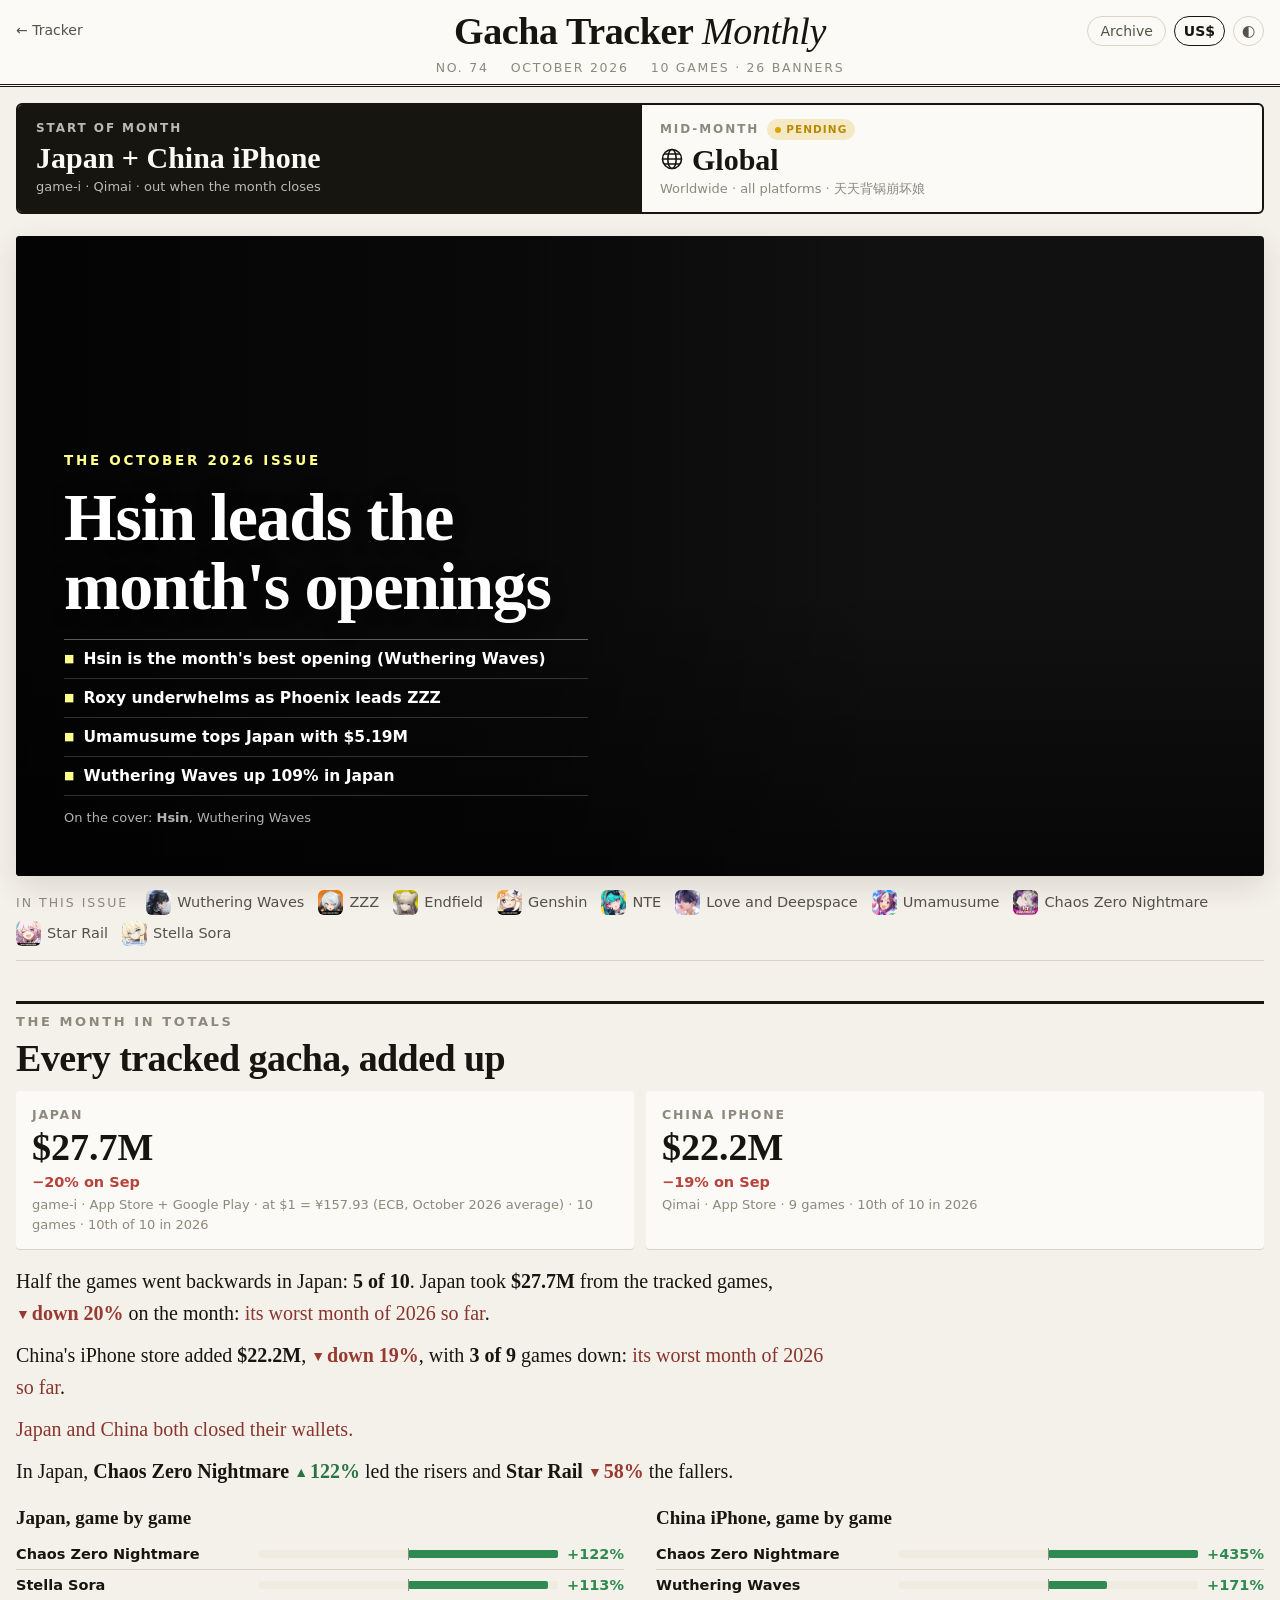
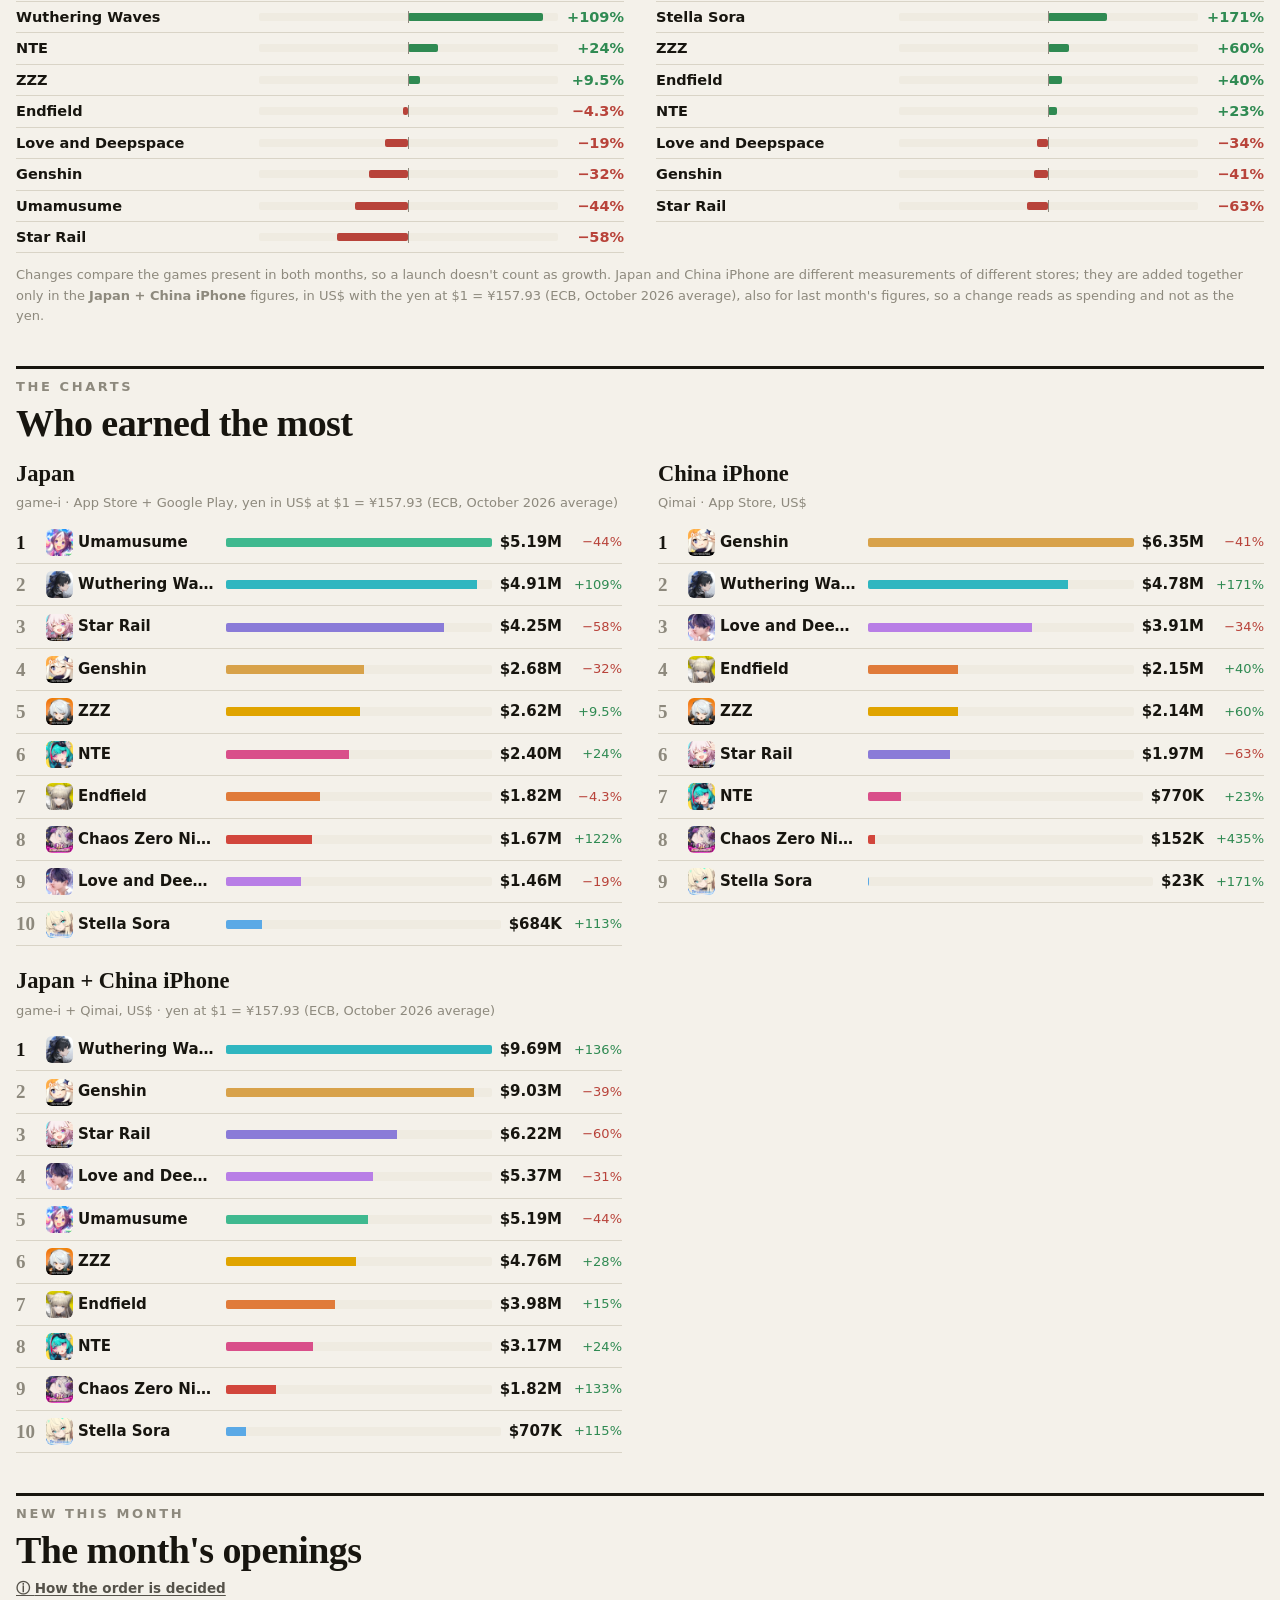
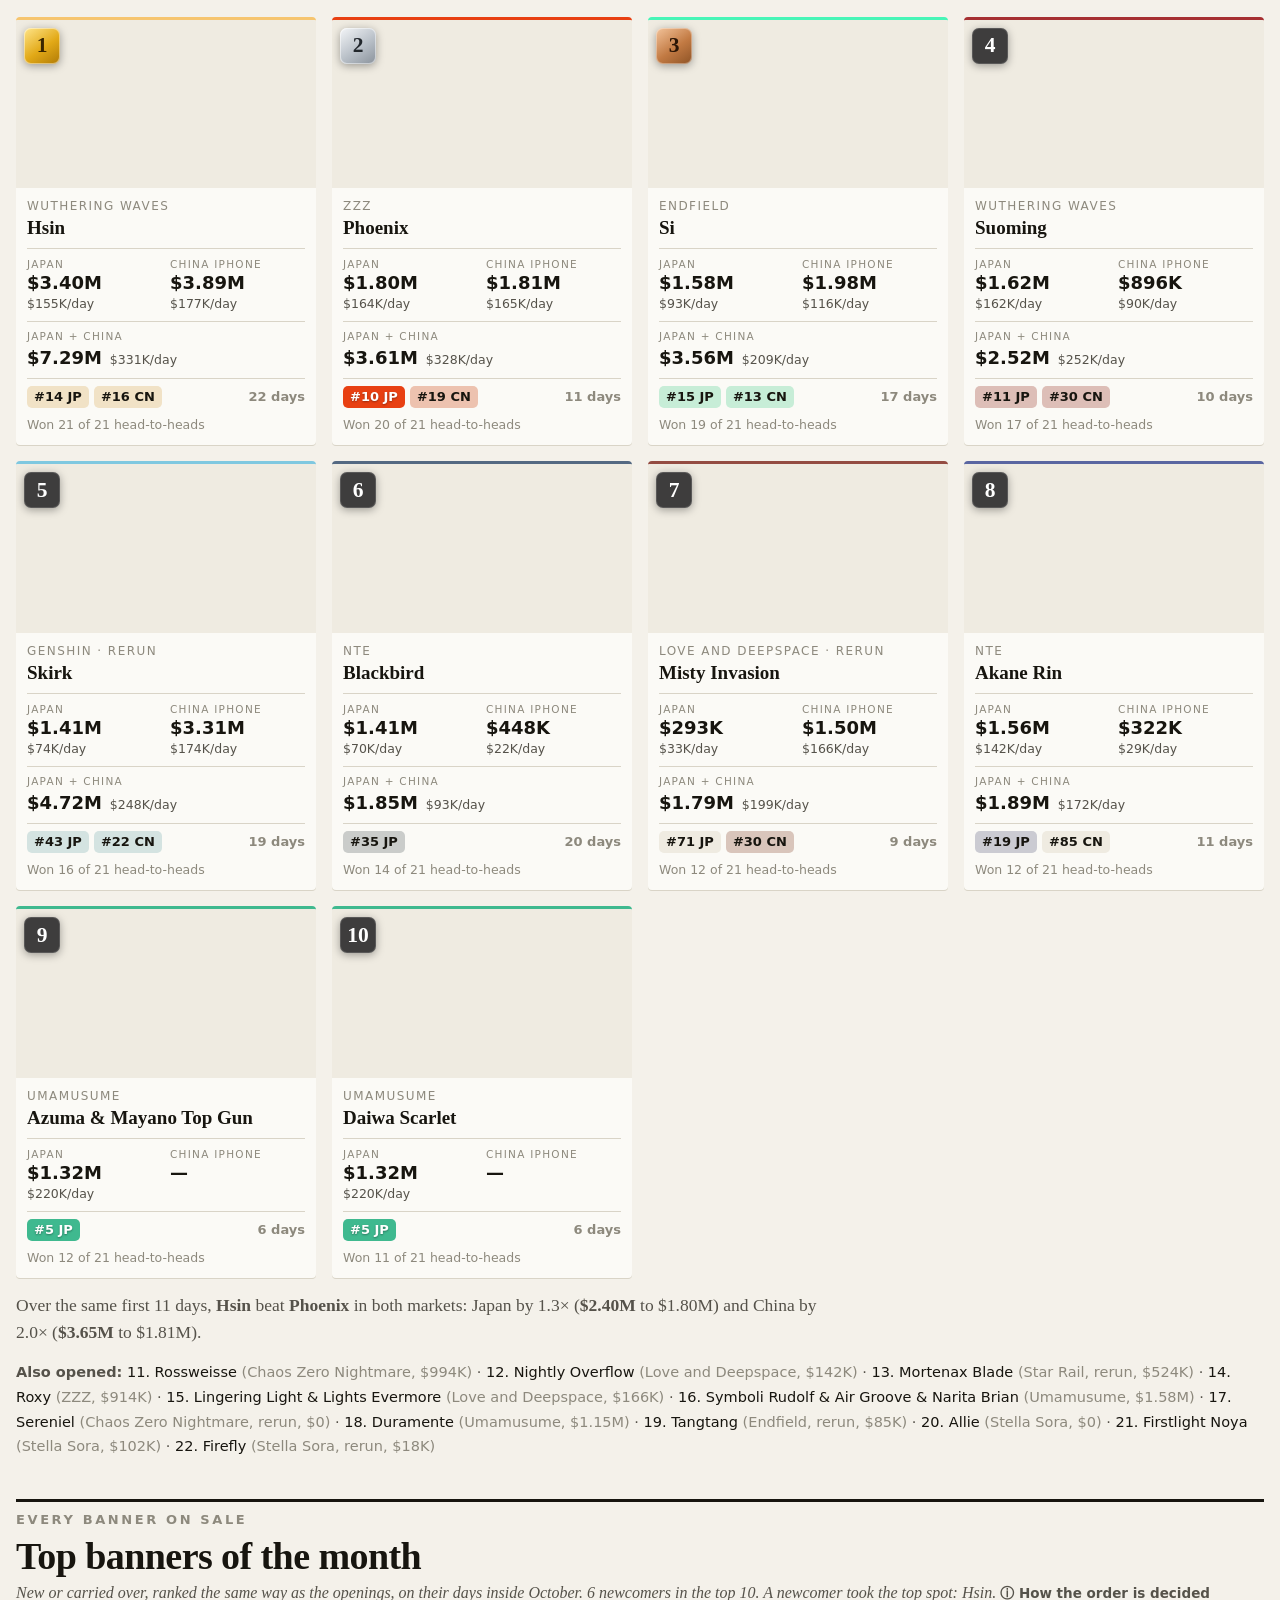
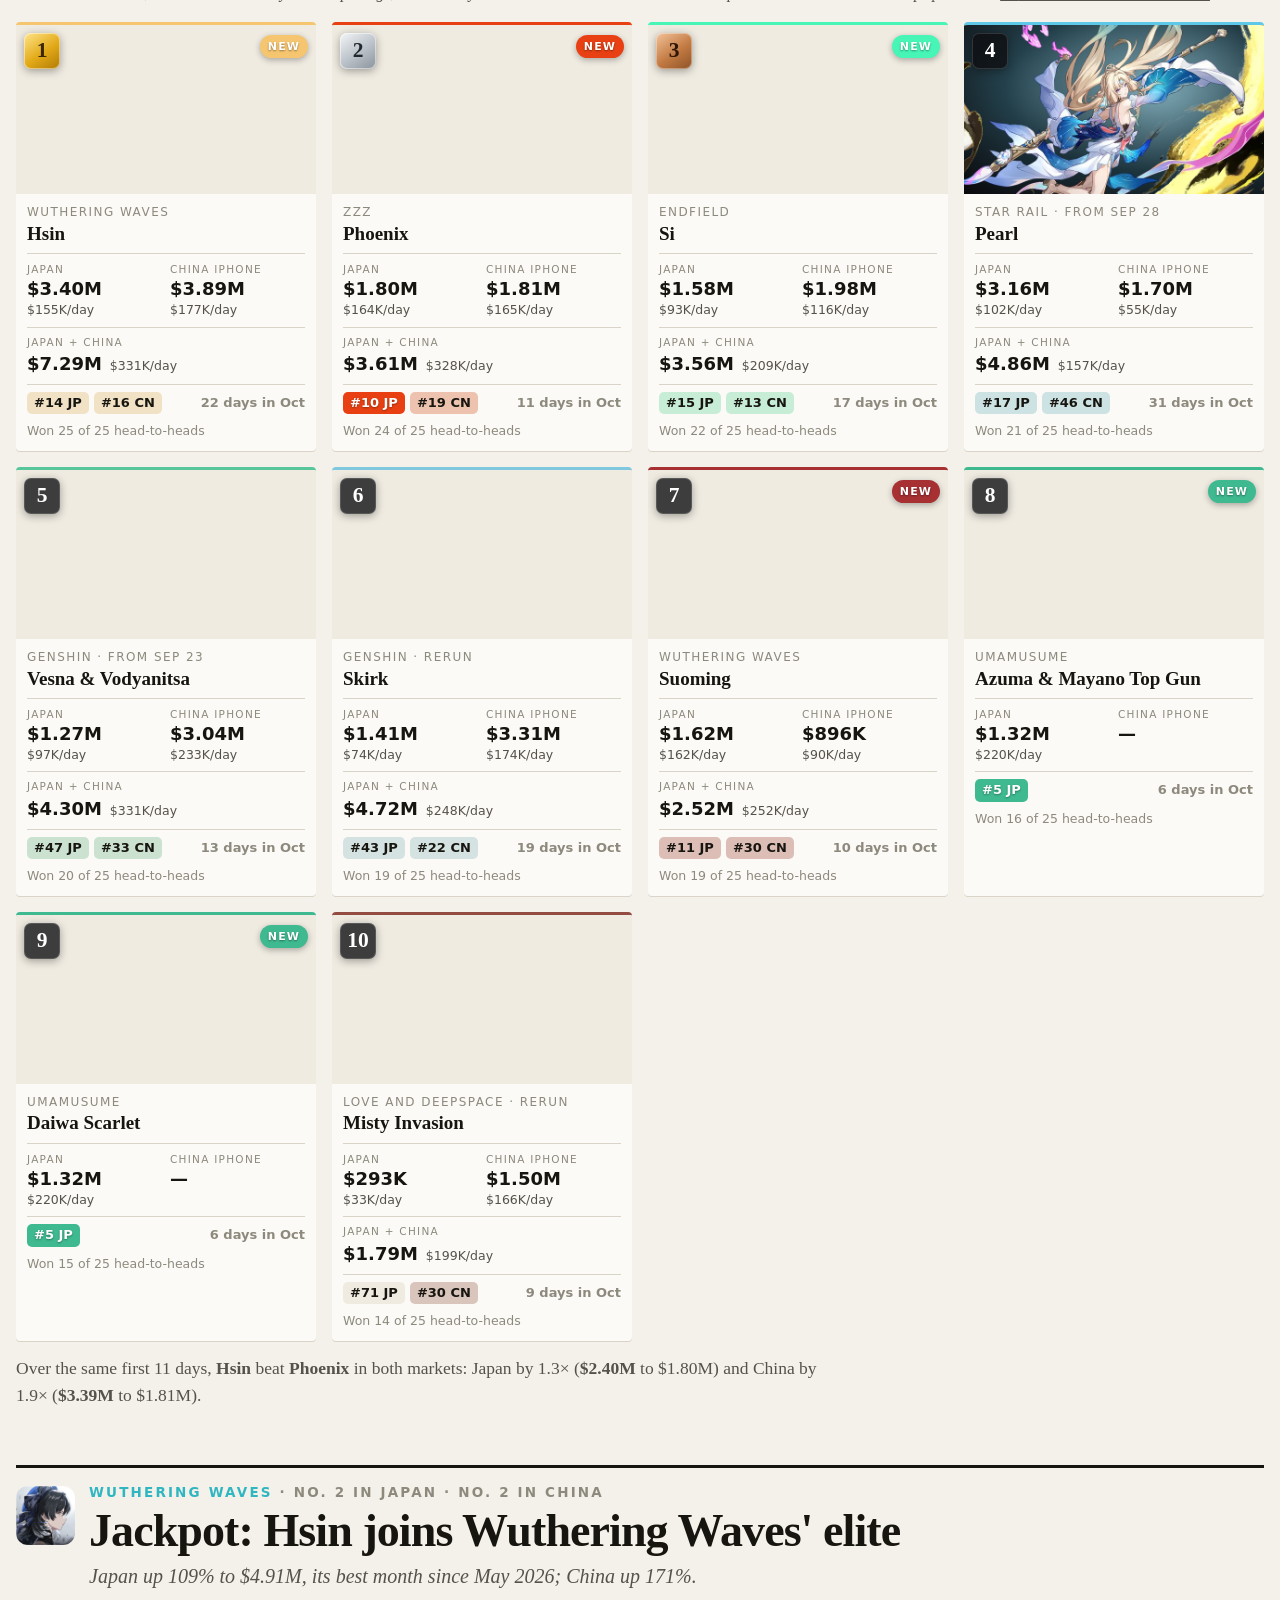
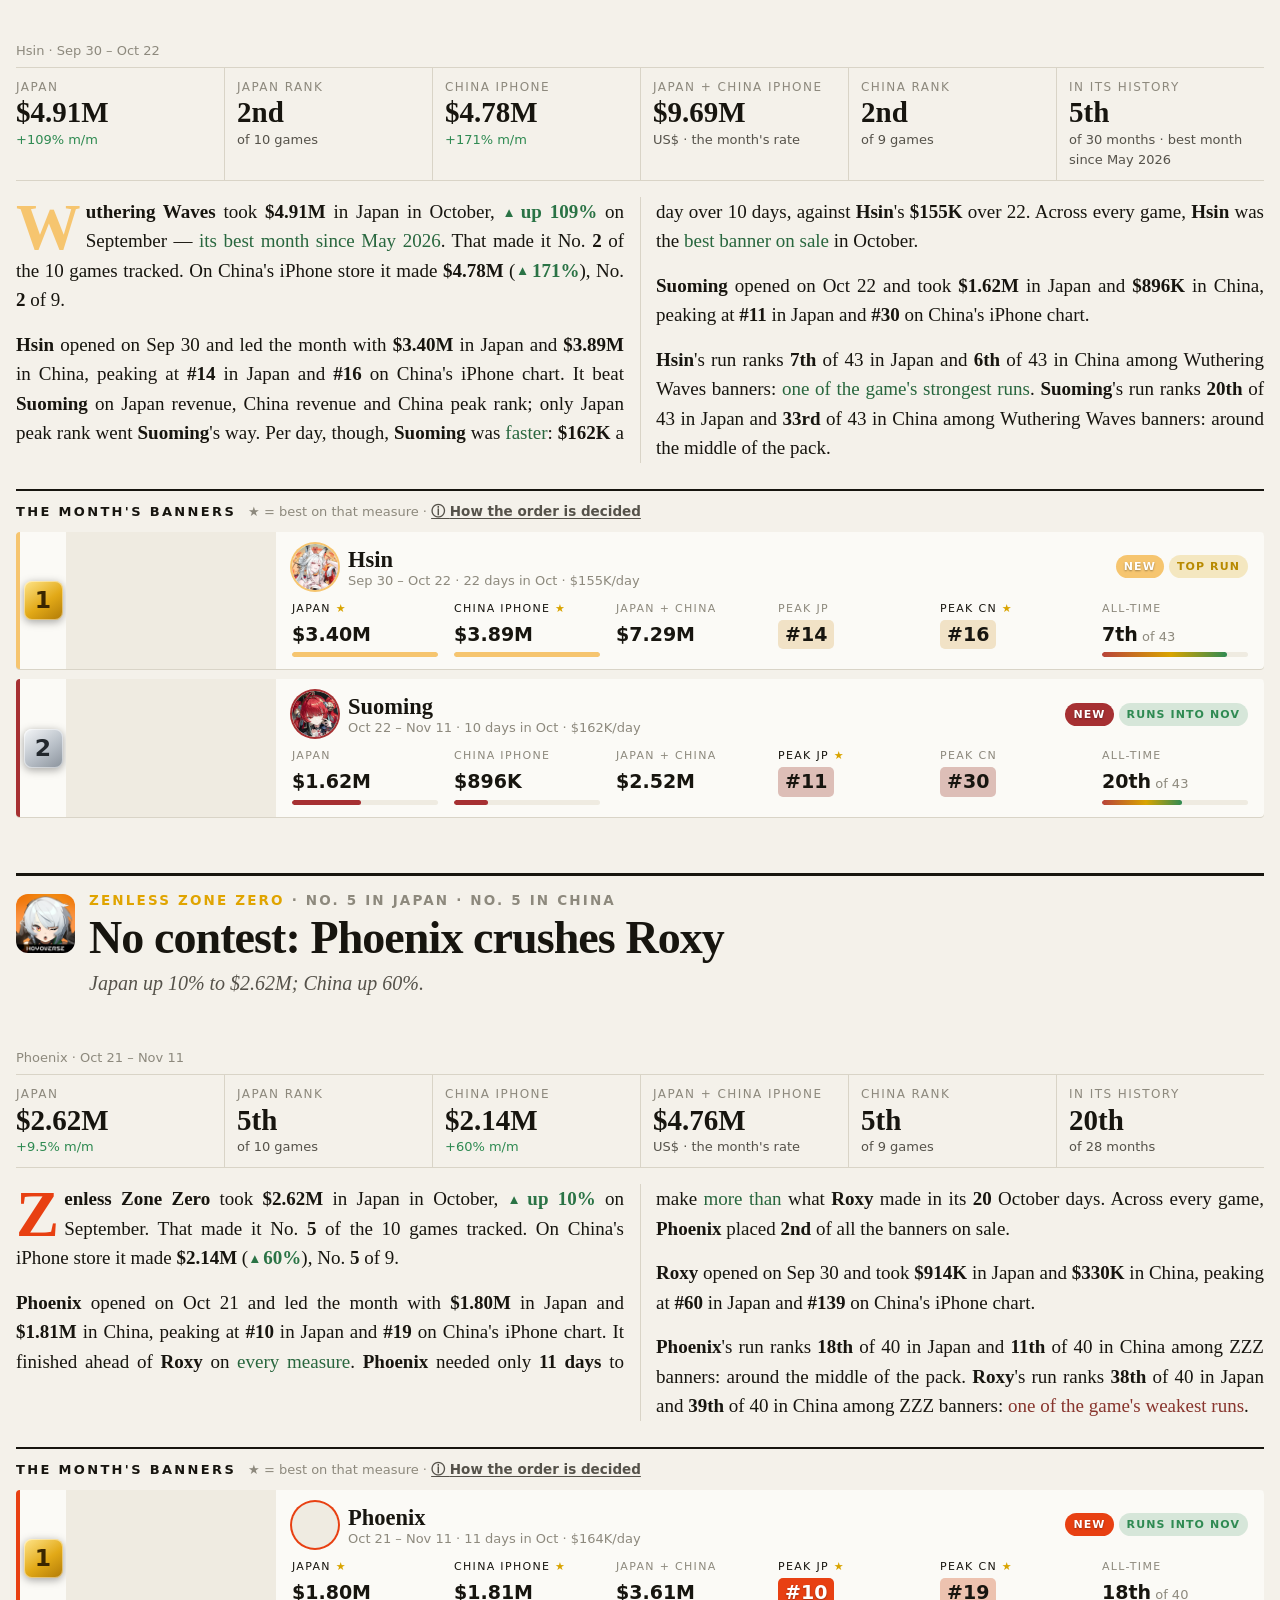
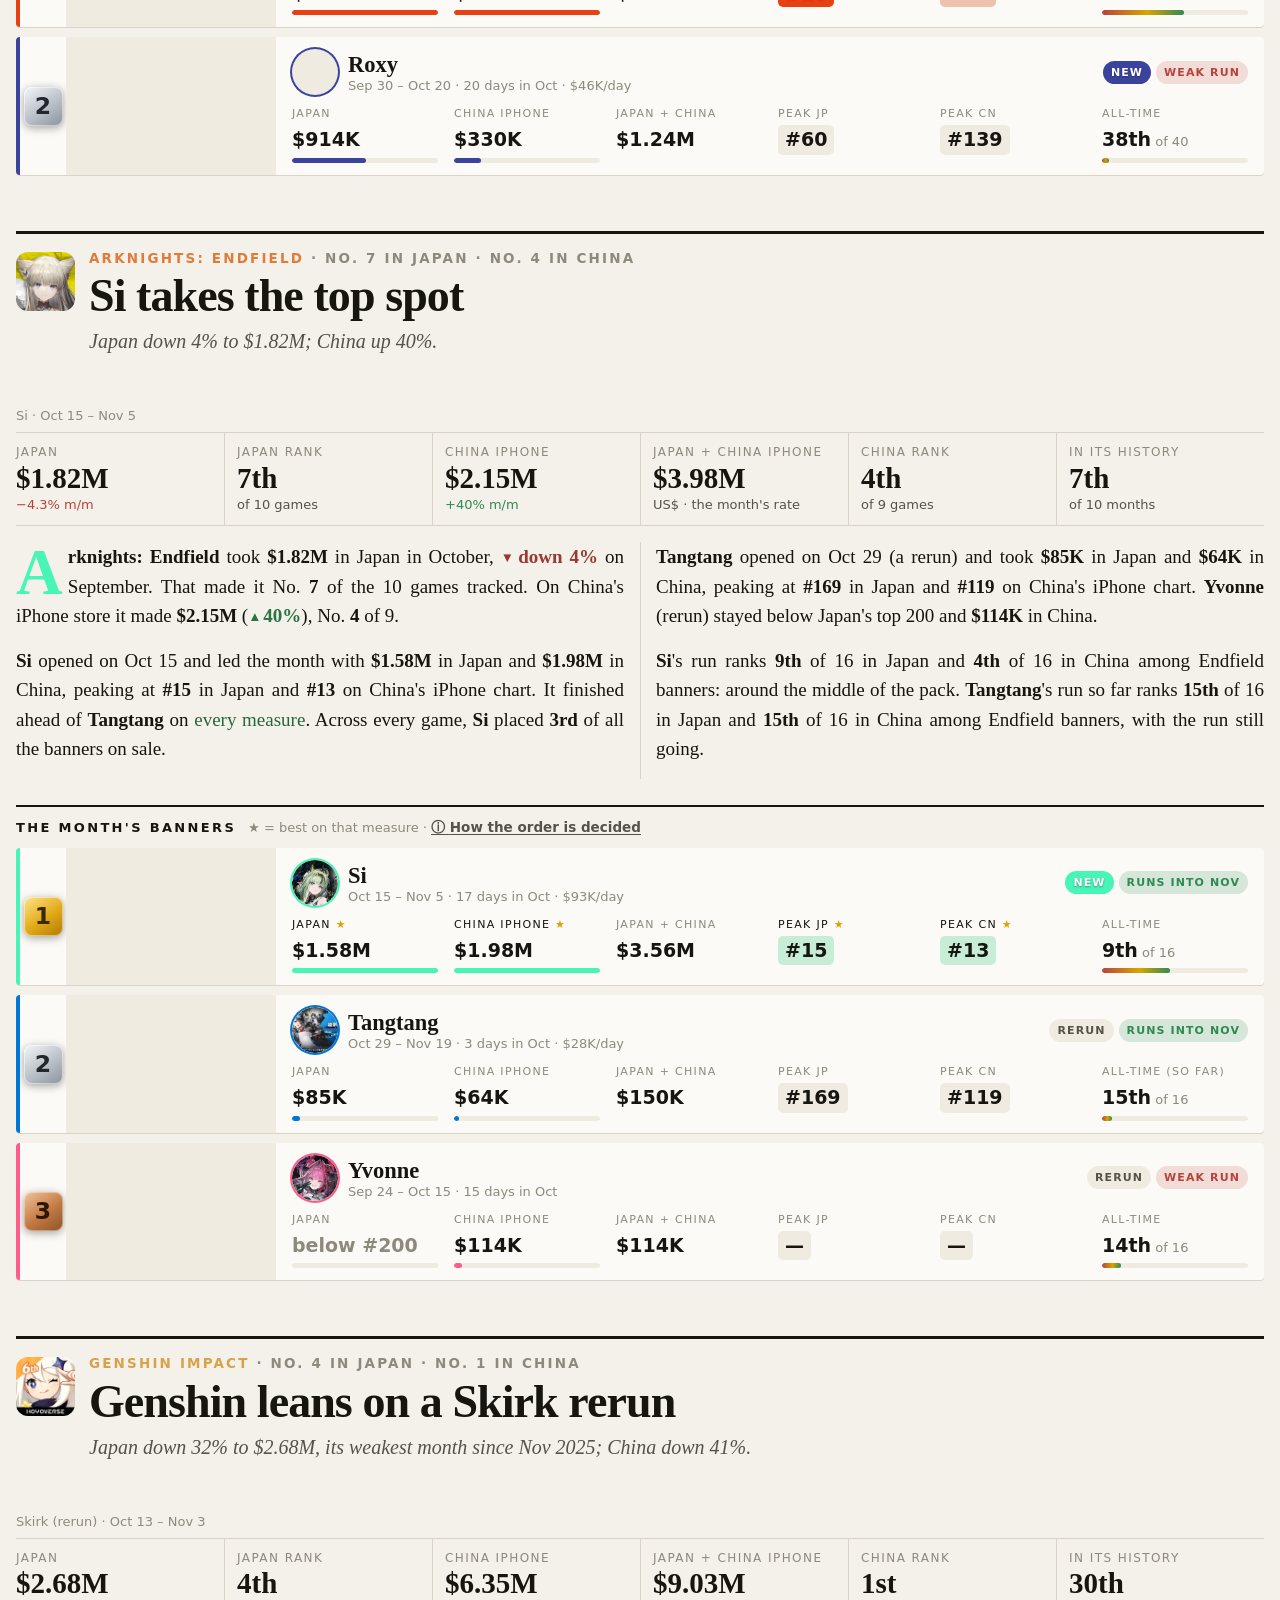
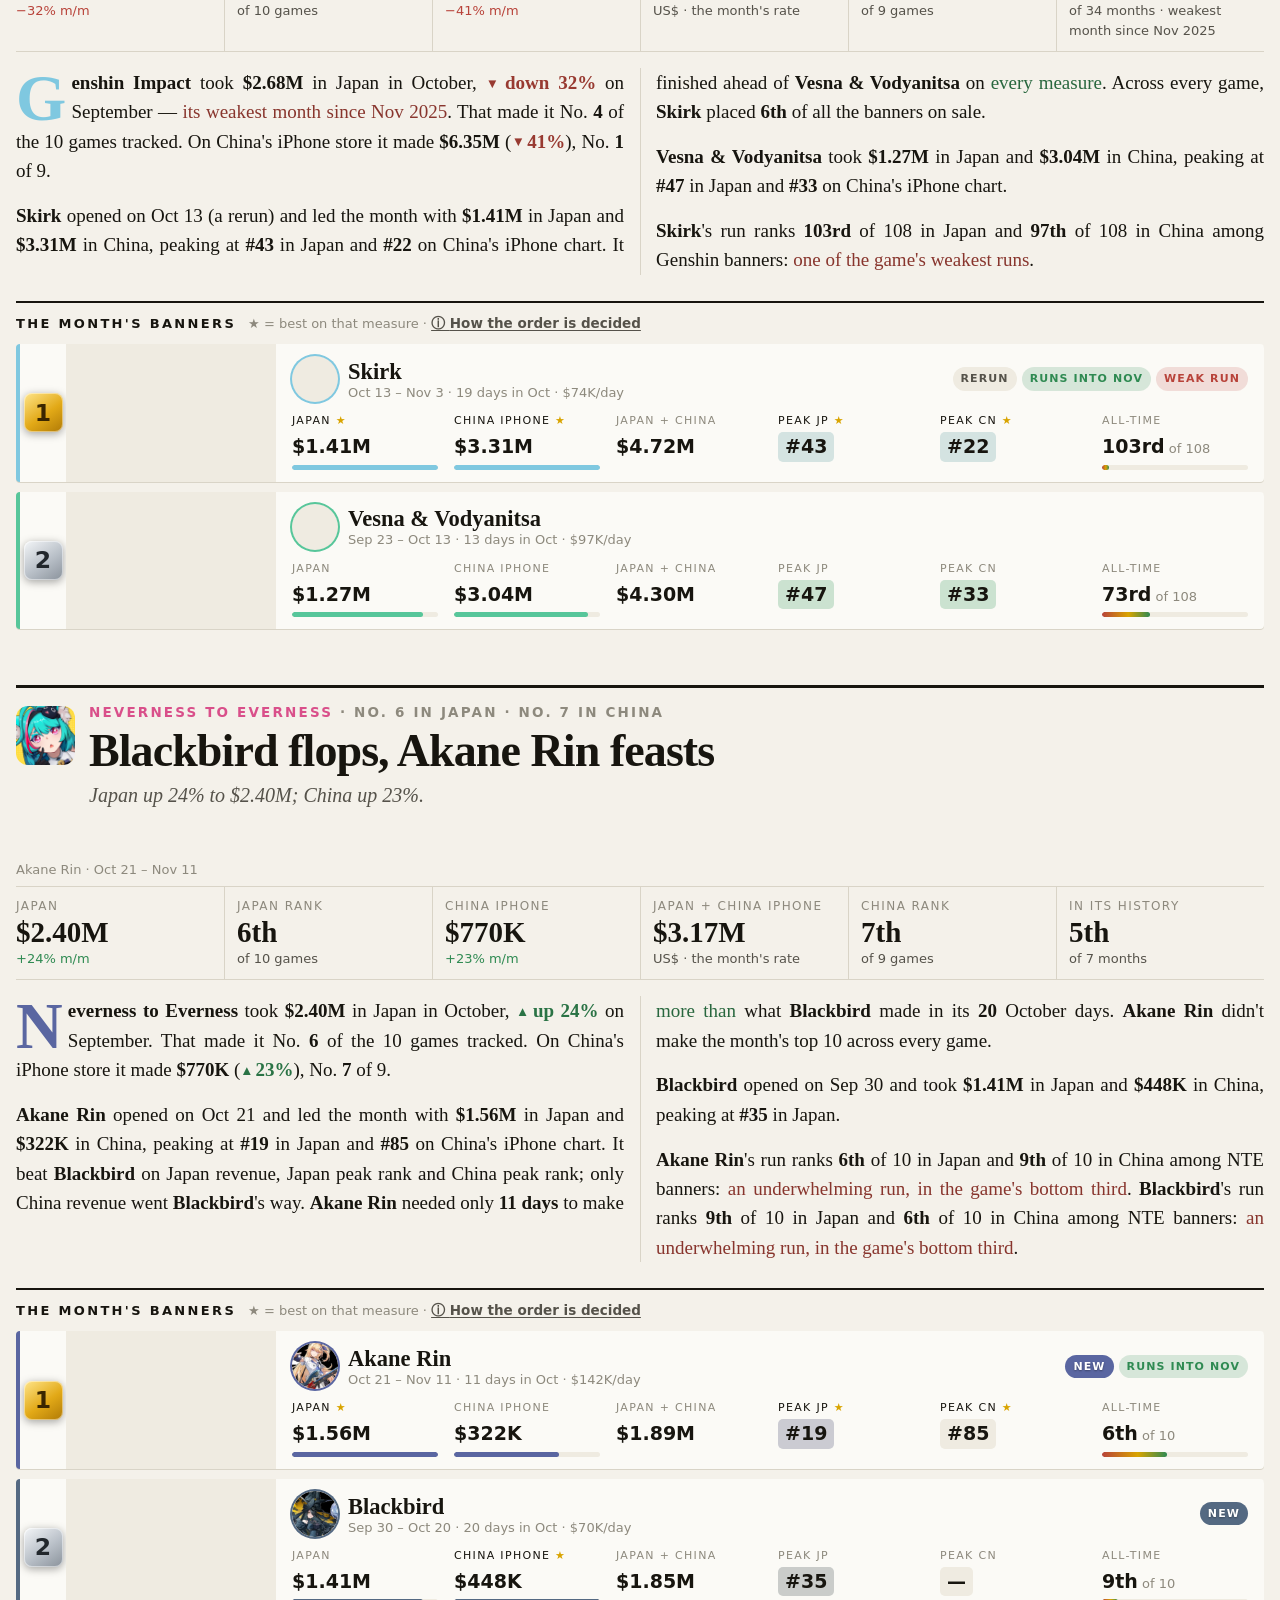
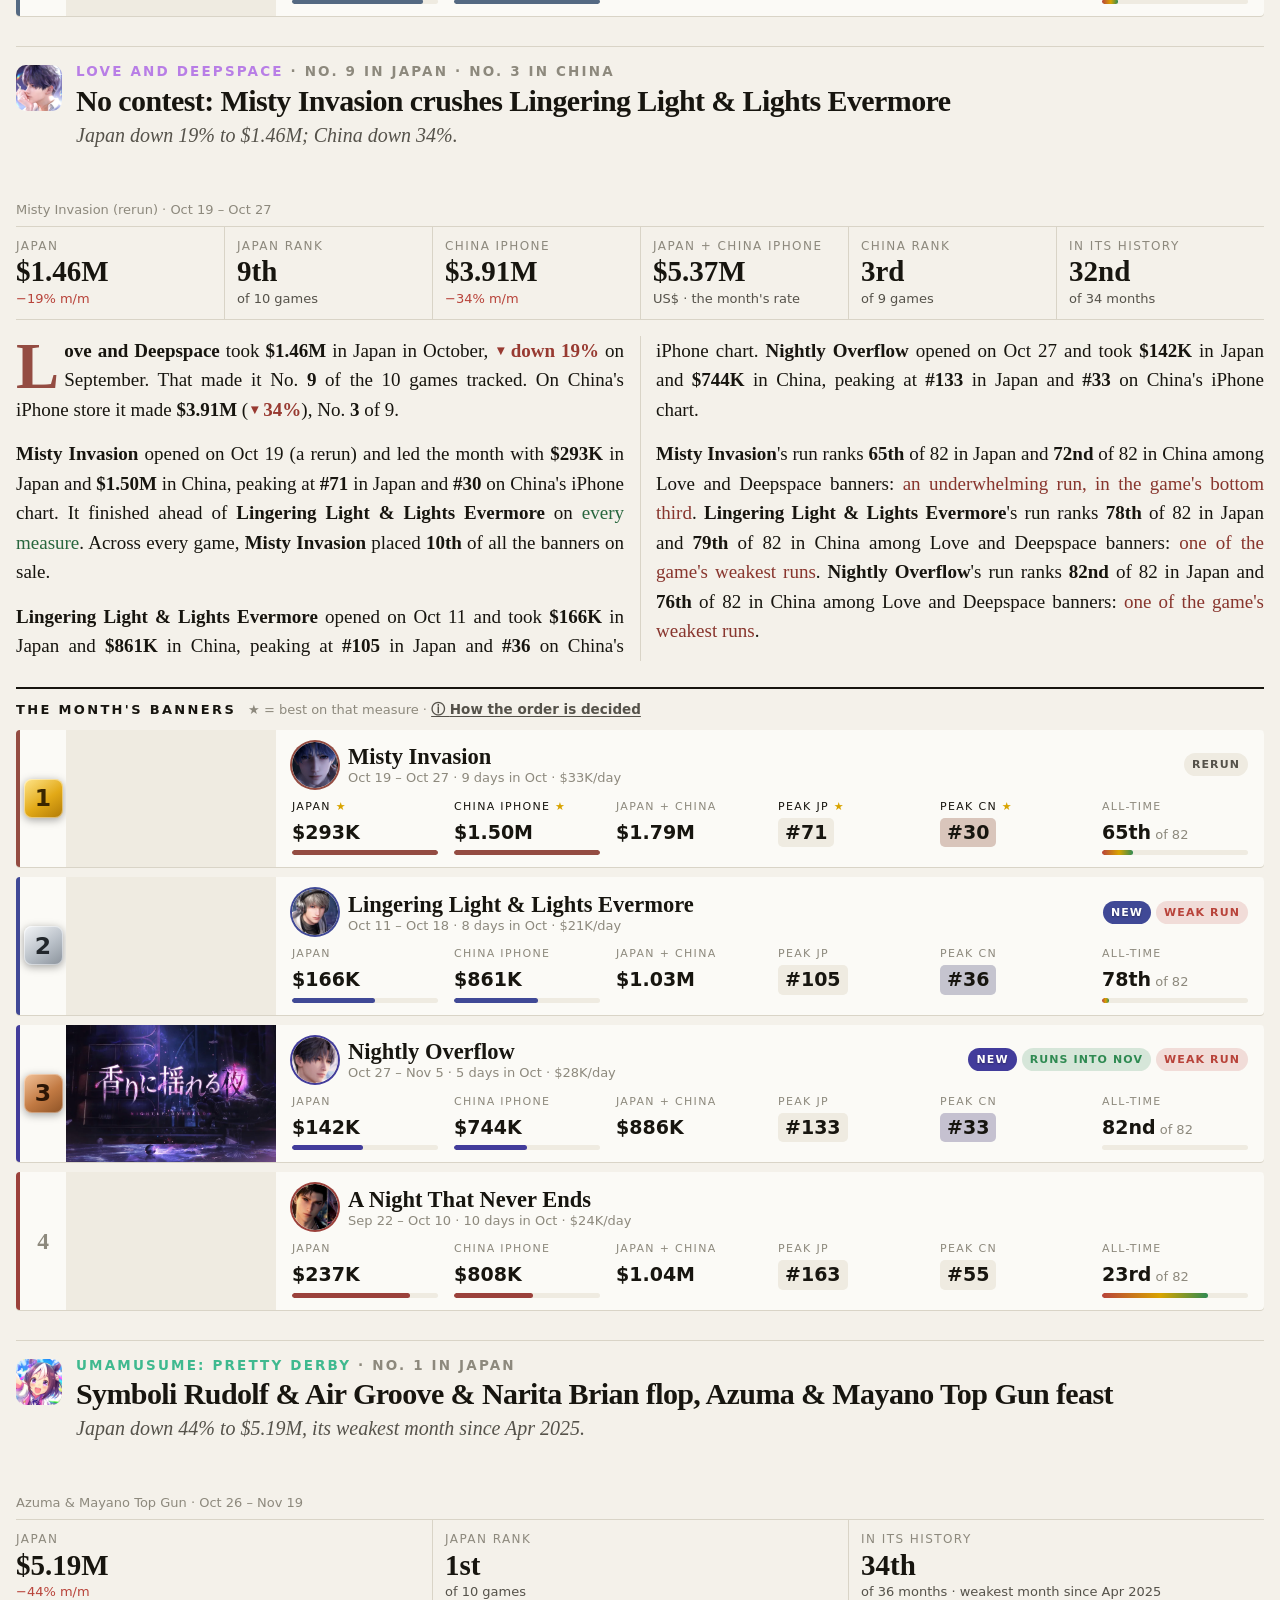
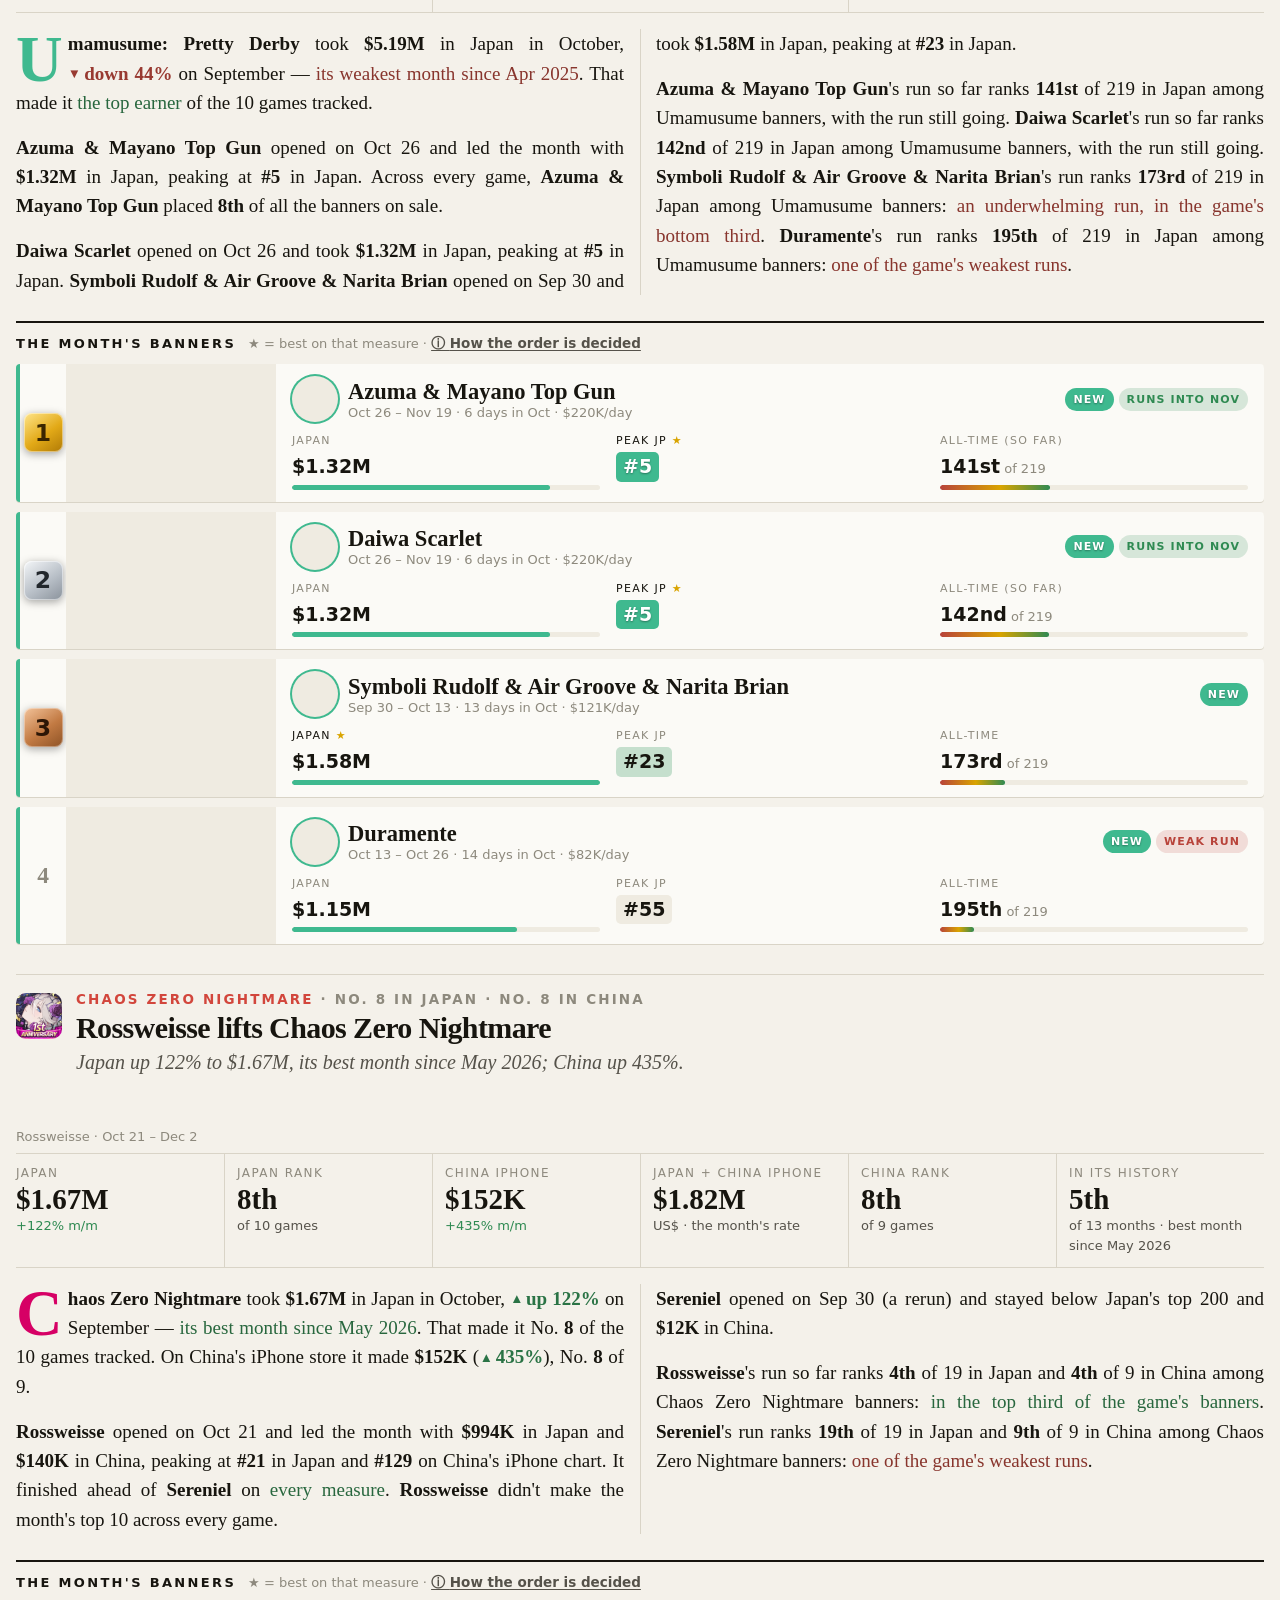
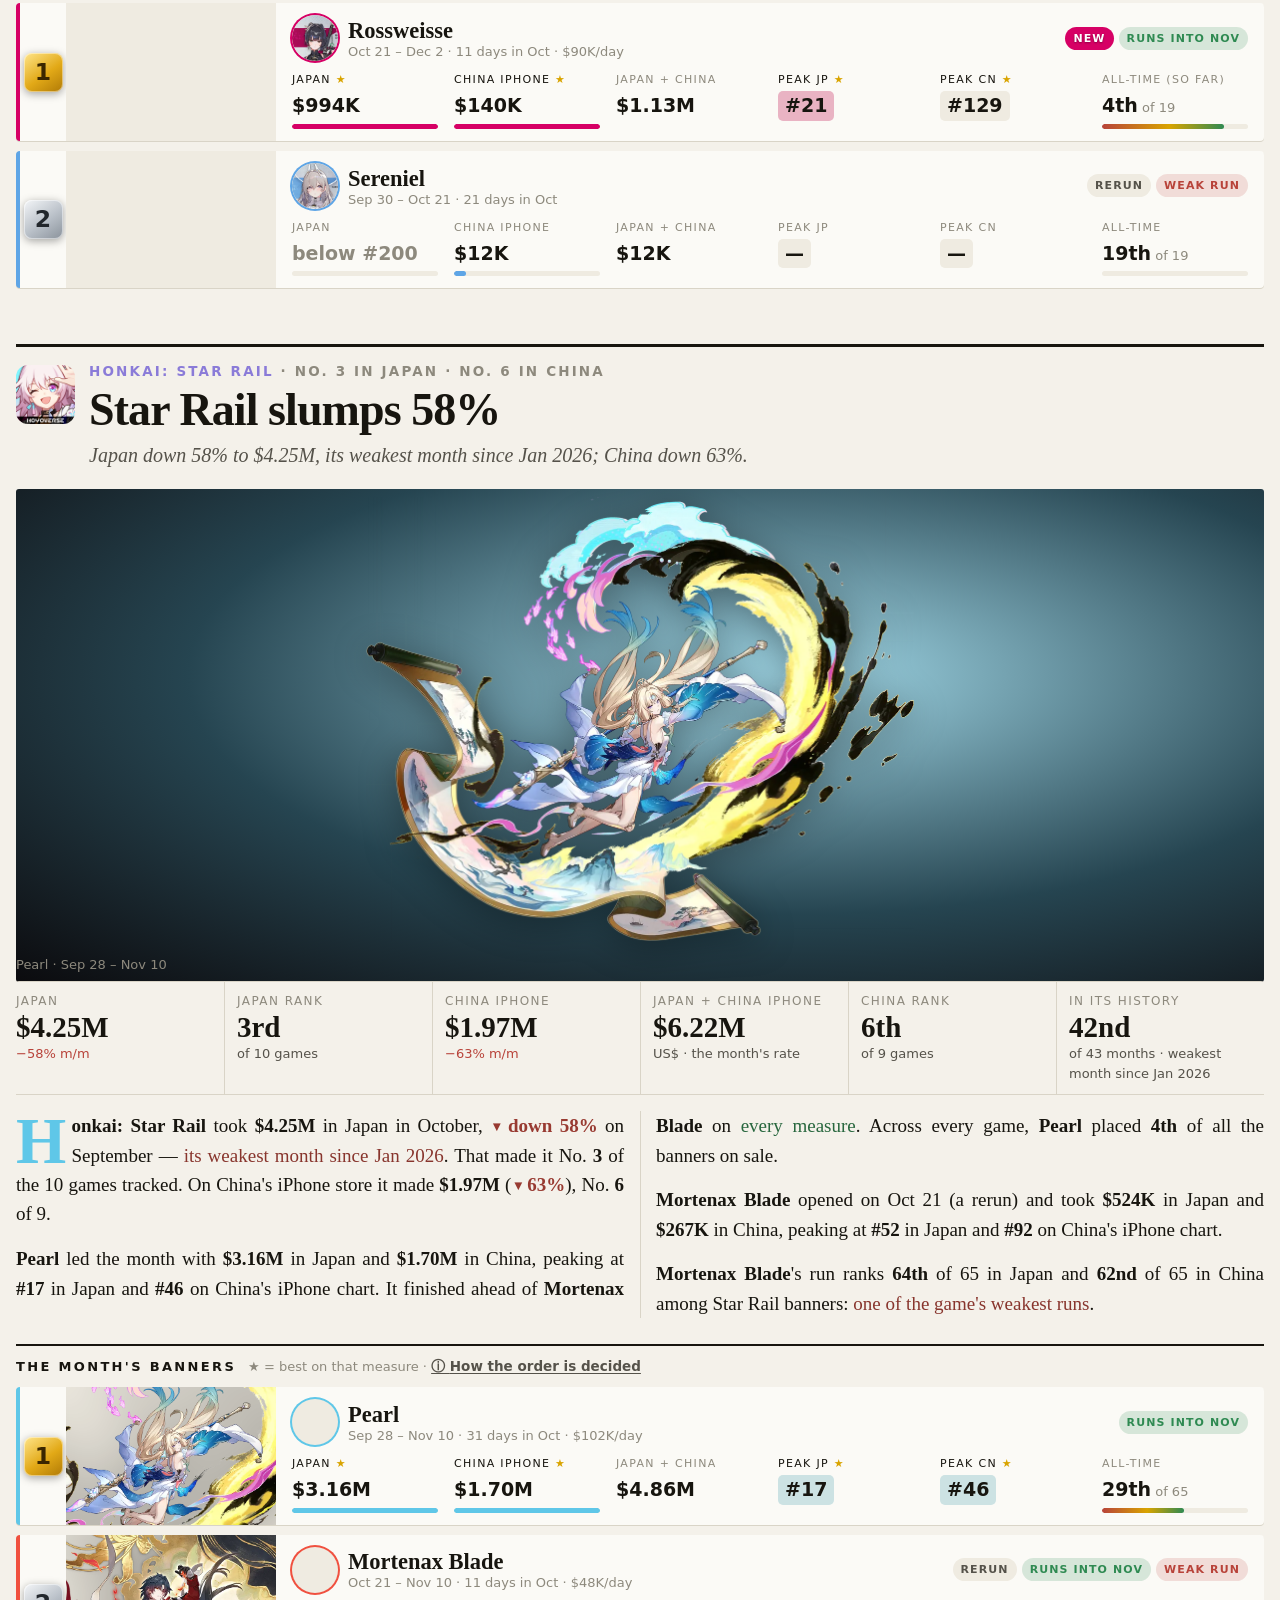
==== commit f87c6e36: "Journal: Global (mid-month) edition with a big edition switch Every issue and the archive get a two-" ====
--- a/journal.html
+++ b/journal.html
@@ -9,7 +9,7 @@
 <title>Gacha Tracker Monthly</title>
 <meta name="description" content="A monthly journal of gacha revenue: every tracked game's month, its banners, their peak chart ranks and the characters behind them.">
 <link rel="icon" href="data:image/svg+xml,<svg xmlns='http://www.w3.org/2000/svg' viewBox='0 0 16 16'><text y='14' font-size='14'>%F0%9F%93%B0</text></svg>">
-<link rel="stylesheet" href="journal.css?v=34">
+<link rel="stylesheet" href="journal.css?v=35">
 </head>
 <body>
 <header class="mast">
@@ -24,6 +24,7 @@
   </div>
   <div class="mast-line" id="mastLine"></div>
 </header>
+<div id="edBar" class="edwrap"></div>
 <main id="issue" class="issue"><p class="loading">Loading the issue…</p></main>
 <section id="archive" class="archive" hidden></section>
 <dialog id="howDlg" class="how" aria-labelledby="howTitle">
@@ -35,8 +36,10 @@
   <b>China</b> figures are Qimai's model estimates for China's iPhone App Store (US$). Both are third-party estimates, not official figures,
   and they measure different stores, so they are never added together. A banner's month figure is its share of that month; peak ranks are the best
   daily top-grossing position it reached in that month. Months before a game's game-i monthly series use the sum of its banner figures.
+  <b>Global</b> figures, in the mid-month edition, are 天天背锅崩坏娘's monthly worldwide all-platform chart (mobile, PC, console; CN¥), out a few weeks after
+  each month closes; a banner's Global figure is its share of its game's month, split by its Japan and China iPhone revenue.
   Full methods on the <a href="./">tracker</a>.</p>
 </footer>
-<script src="journal.js?v=44"></script>
+<script src="journal.js?v=45"></script>
 </body>
 </html>
--- a/journal.css
+++ b/journal.css
@@ -307,6 +307,57 @@
 .issnav a{text-decoration:none; color:var(--ink2)} .issnav a:hover{color:var(--ink)}
 .issnav .arch{font-weight:700}
 
+/* ---- the two editions: start of month (Japan + China iPhone) / mid-month Global ----
+   Global's colour is the tracker's own for that layer (.cn-chip crimson). */
+:root{--gl:#b0384a; --glbg:#b0384a}
+@media (prefers-color-scheme:dark){ :root:not([data-theme=light]){--gl:#f08a99} }
+:root[data-theme=dark]{--gl:#f08a99}
+.edwrap{max-width:1440px; margin:0 auto; padding:16px 16px 0}
+.edbar{display:grid; grid-template-columns:1fr 1fr; border:2px solid var(--rule2); border-radius:6px; overflow:hidden; background:var(--paper)}
+.ed{appearance:none; border:0; margin:0; font:inherit; text-align:left; cursor:pointer; background:none; color:var(--ink);
+  padding:14px 18px 13px; display:flex; flex-direction:column; gap:3px; font-family:var(--sans); transition:background .15s}
+.ed + .ed{border-left:2px solid var(--rule2)}
+.ed:hover{background:var(--paper2)}
+.ed:focus-visible{outline:3px solid var(--gl); outline-offset:-5px}
+.ed-k{font-size:12px; letter-spacing:.16em; text-transform:uppercase; font-weight:700; color:var(--muted); display:flex; align-items:center; gap:8px; flex-wrap:wrap}
+.ed b{font-family:var(--serif); font-size:clamp(21px,2.8vw,30px); line-height:1.1; display:flex; align-items:center; gap:8px}
+.ed small{font-size:13px; color:var(--muted)}
+.ed.on{background:var(--ink); color:var(--paper); cursor:default}
+.ed.on .ed-k,.ed.on small{color:color-mix(in srgb, var(--paper) 72%, transparent)}
+.ed-global.on{background:var(--glbg); color:#fff}
+.ed-global.on .ed-k,.ed-global.on small{color:rgba(255,255,255,.8)}
+.ed-st{font-size:10.5px; letter-spacing:.1em; padding:2px 8px; border-radius:999px; display:inline-flex; align-items:center; gap:5px}
+.ed-st.out{background:color-mix(in srgb, var(--up) 18%, transparent); color:var(--up)}
+.ed-st.pend{background:color-mix(in srgb, #d9a400 20%, transparent); color:#b88a00}
+.ed-st.pend i{width:6px; height:6px; border-radius:50%; background:#d9a400; animation:lateBlink 1.4s ease-in-out infinite}
+.ed-st.none{background:var(--paper2); color:var(--muted)}
+.ed.on .ed-st{background:rgba(255,255,255,.2); color:#fff}
+.ednote{font-family:var(--sans); font-size:14px; color:var(--ink2); margin:10px 2px 0; padding-left:12px; border-left:3px solid var(--gl)}
+.ednote.warn{border-left-color:#d9a400}
+.ednote a{color:inherit}
+svg.globe{width:.9em; height:.9em; flex:none; fill:none; stroke:currentColor; stroke-width:1.6; vertical-align:-.1em}
+.ed b svg.globe{width:.8em; height:.8em}
+.mast-line .ml-gl{color:var(--gl); font-weight:700}
+.mt-tile.gl{border-top:4px solid var(--gl)} .mt-tile.gl .mt-k{color:var(--gl)}
+.mt-tile.gl b{font-size:clamp(30px,4vw,44px)}
+.chartcols.gl1{grid-template-columns:minmax(0,1fr)}
+@media (min-width:761px){ .glcol .val{min-width:9.5em} }   /* ranges: keep the bars aligned */
+.dgl{border-bottom:0; margin:7px 0 -4px} .dgl span{display:flex; align-items:center; gap:5px; color:var(--gl); font-weight:700}
+.stats .glcell span{display:flex; align-items:center; gap:5px; color:var(--gl); font-weight:700}
+.bc-m .k svg.globe{color:var(--gl)}
+.arch-gl{font-family:var(--sans); font-size:.36em; letter-spacing:.14em; text-transform:uppercase; color:var(--gl); vertical-align:.5em; margin-left:6px}
+.agl{font-family:var(--sans); font-style:normal; font-size:13px; font-weight:700; display:flex; align-items:center; gap:5px; color:#ffb3bf; margin-top:3px}
+.agl.none{color:rgba(255,255,255,.7); font-weight:600}
+.acard.nogl{opacity:.45; filter:grayscale(.6)} .acard.nogl:hover{opacity:.8}
+/* Global headlines run longer: a deeper shade so the issue line above them stays readable */
+.is-gl .acard::after{background:linear-gradient(0deg,rgba(0,0,0,.92),rgba(0,0,0,.6) 50%,rgba(0,0,0,0) 80%)}
+.is-gl .atx span{opacity:.9; text-shadow:0 1px 6px rgba(0,0,0,.7)}
+@media (max-width:760px){
+  .edwrap{padding:12px 12px 0}
+  .ed{padding:10px 11px} .ed small{display:none} .ed-k{font-size:10.5px; letter-spacing:.1em; gap:5px}
+  .ed b{font-size:18px}
+}
+
 /* ---- archive ---- */
 .arch-h{font-size:clamp(30px,5vw,48px); margin:28px 0 0; letter-spacing:-.02em}
 .arch-y{font-family:var(--sans); font-size:13.5px; letter-spacing:.2em; color:var(--muted); border-top:3px solid var(--rule2); padding-top:8px; margin:30px 0 12px}
@@ -326,6 +377,7 @@
   .mast-in{grid-template-columns:auto 1fr auto; gap:8px; padding:10px 12px 6px} .mast-title{font-size:19px}
   .mast-back{font-size:0} .mast-back::before{content:"←"; font-size:18px}
   .mast-btn{padding:4px 9px; font-size:12px}
+  .mast-in{gap:5px} .mast-side{gap:4px}
   .mast-line{gap:12px; font-size:10px}
   .cover{min-height:540px}
   .cover::after{background:linear-gradient(0deg, rgba(0,0,0,.88) 0%, rgba(0,0,0,.55) 50%, rgba(0,0,0,.1) 100%)}
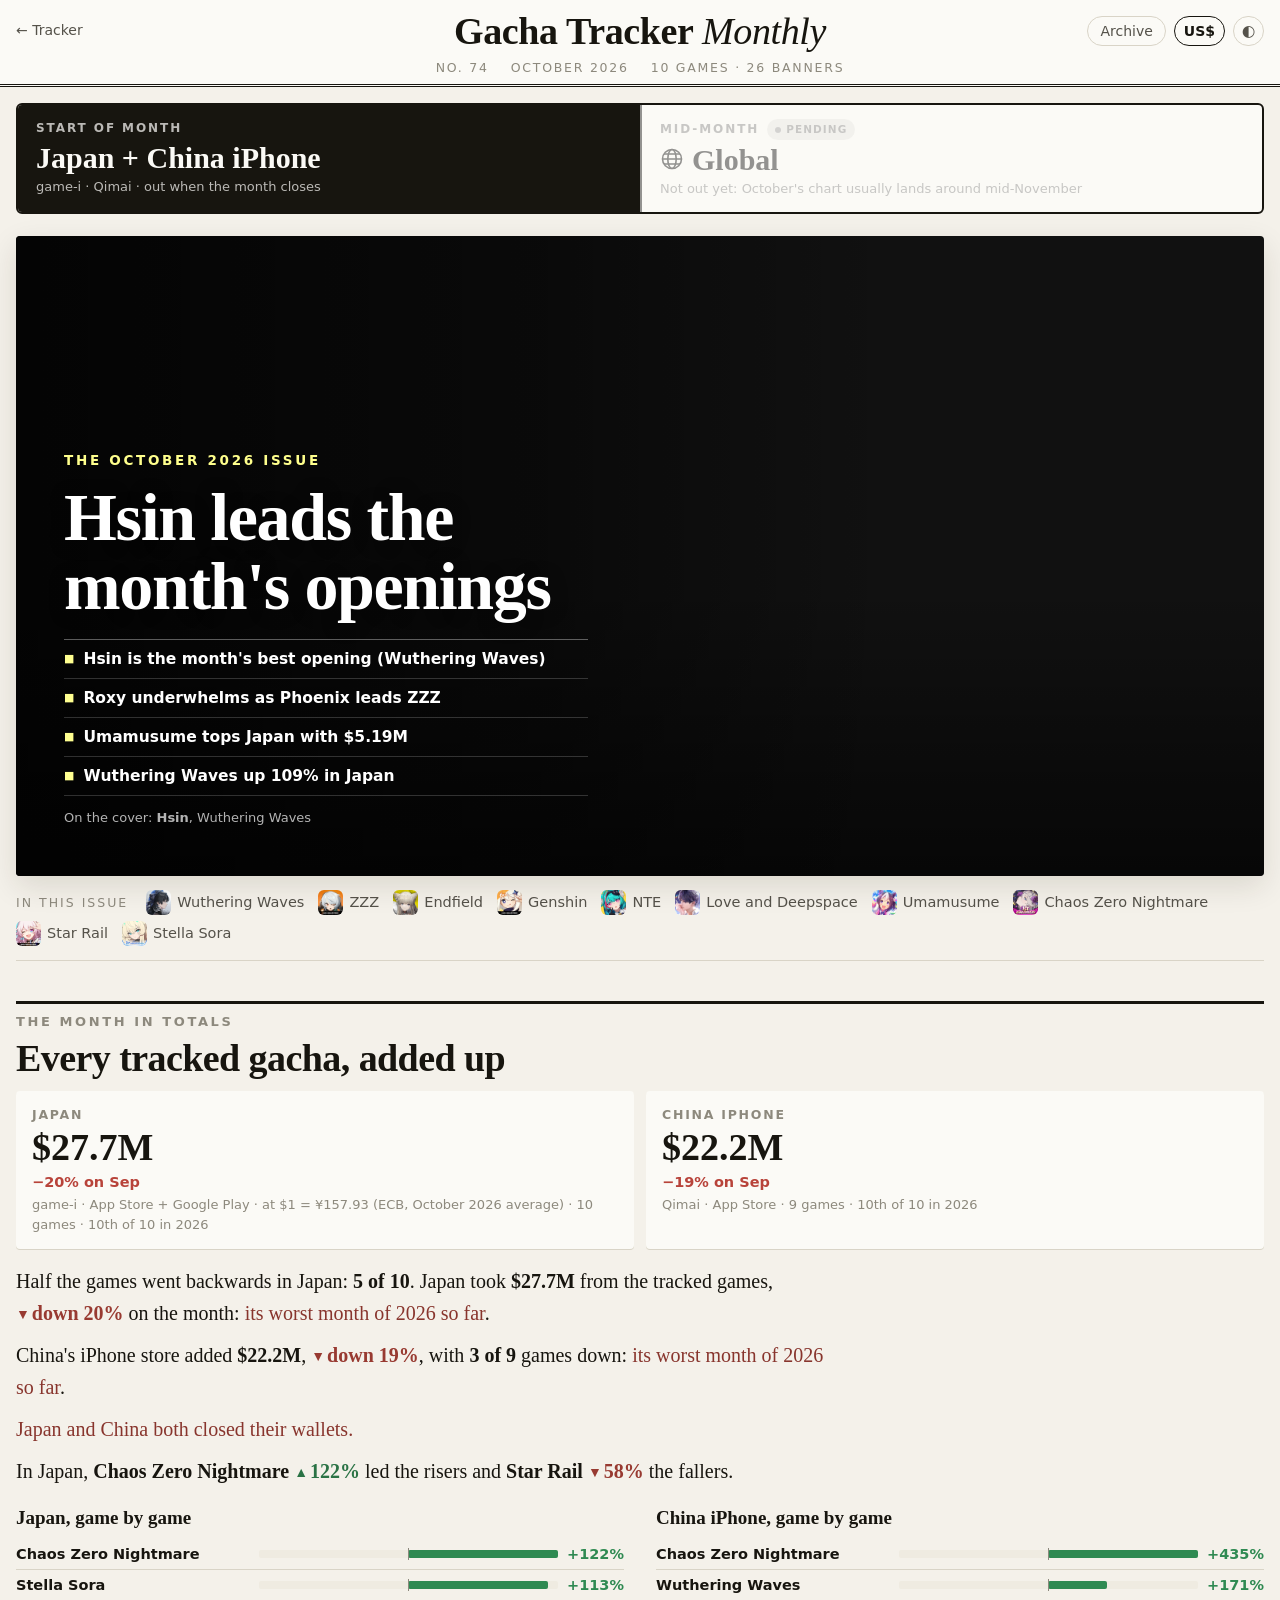
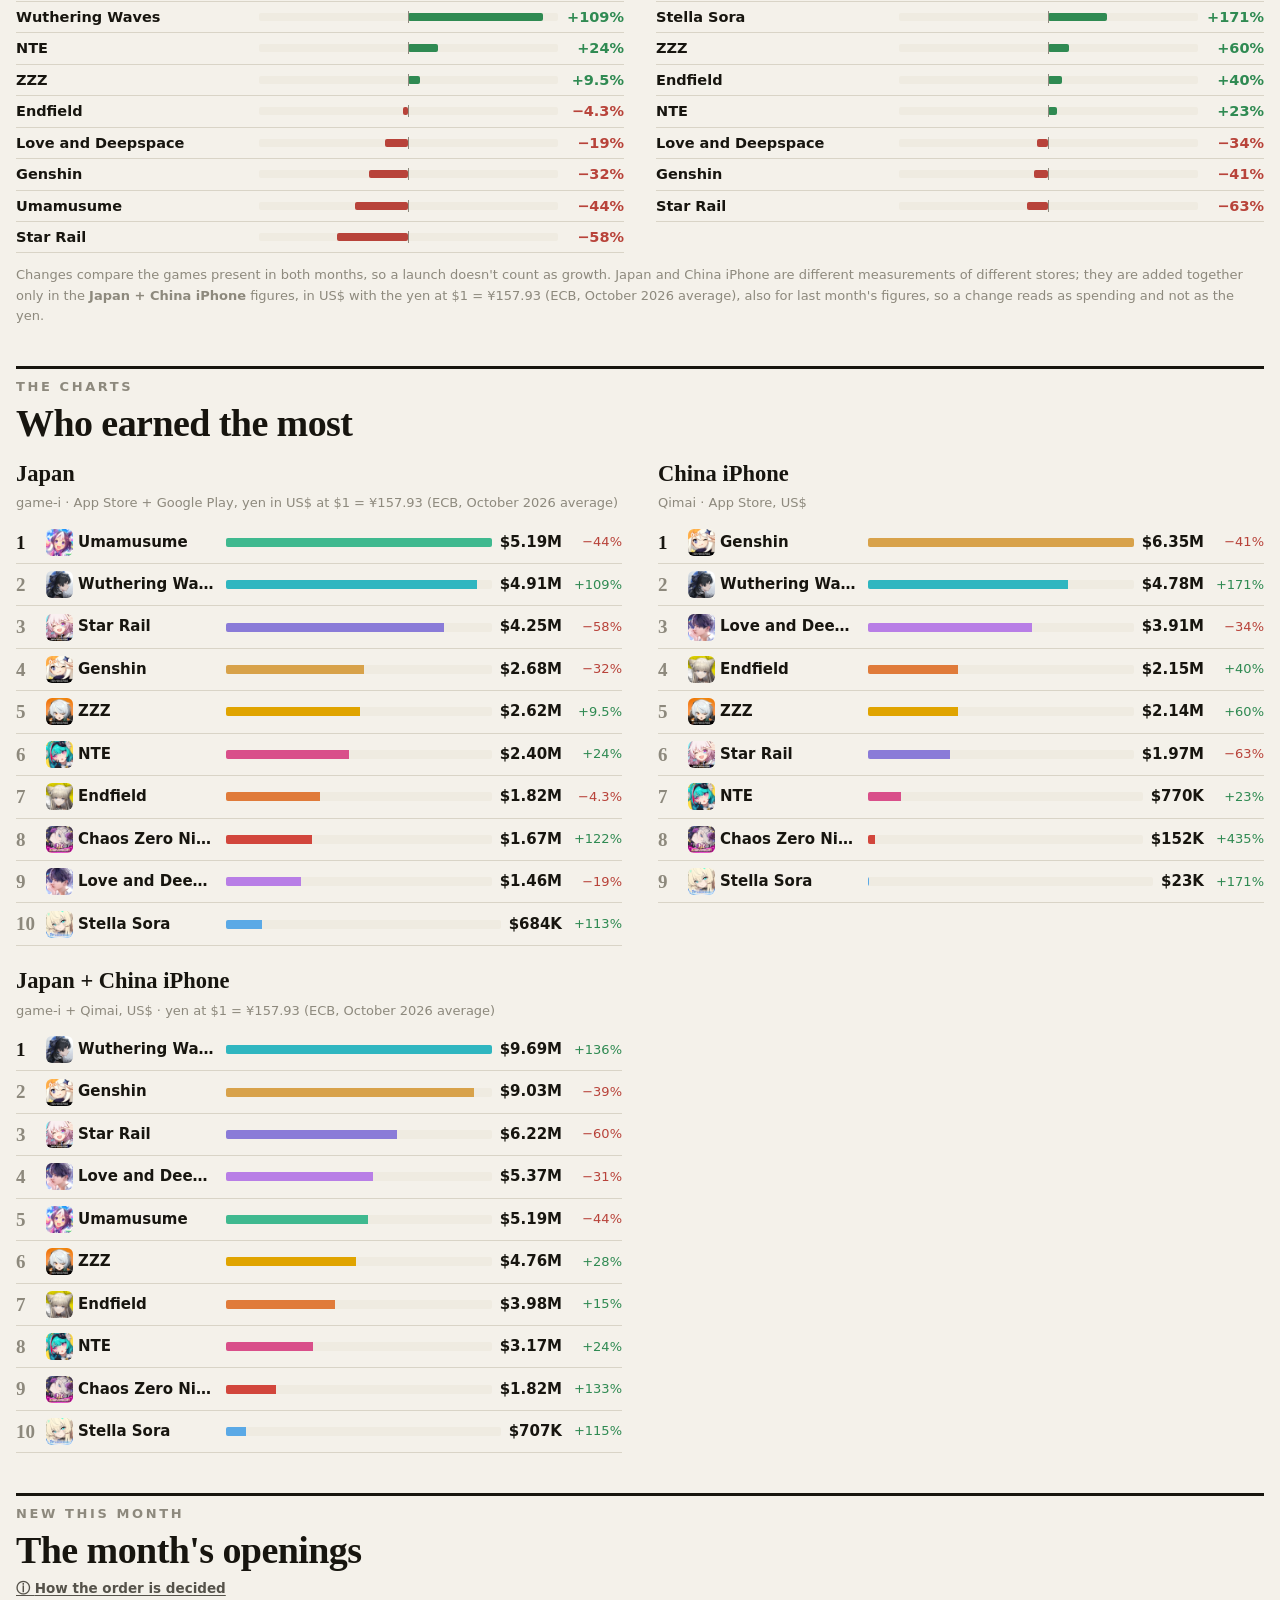
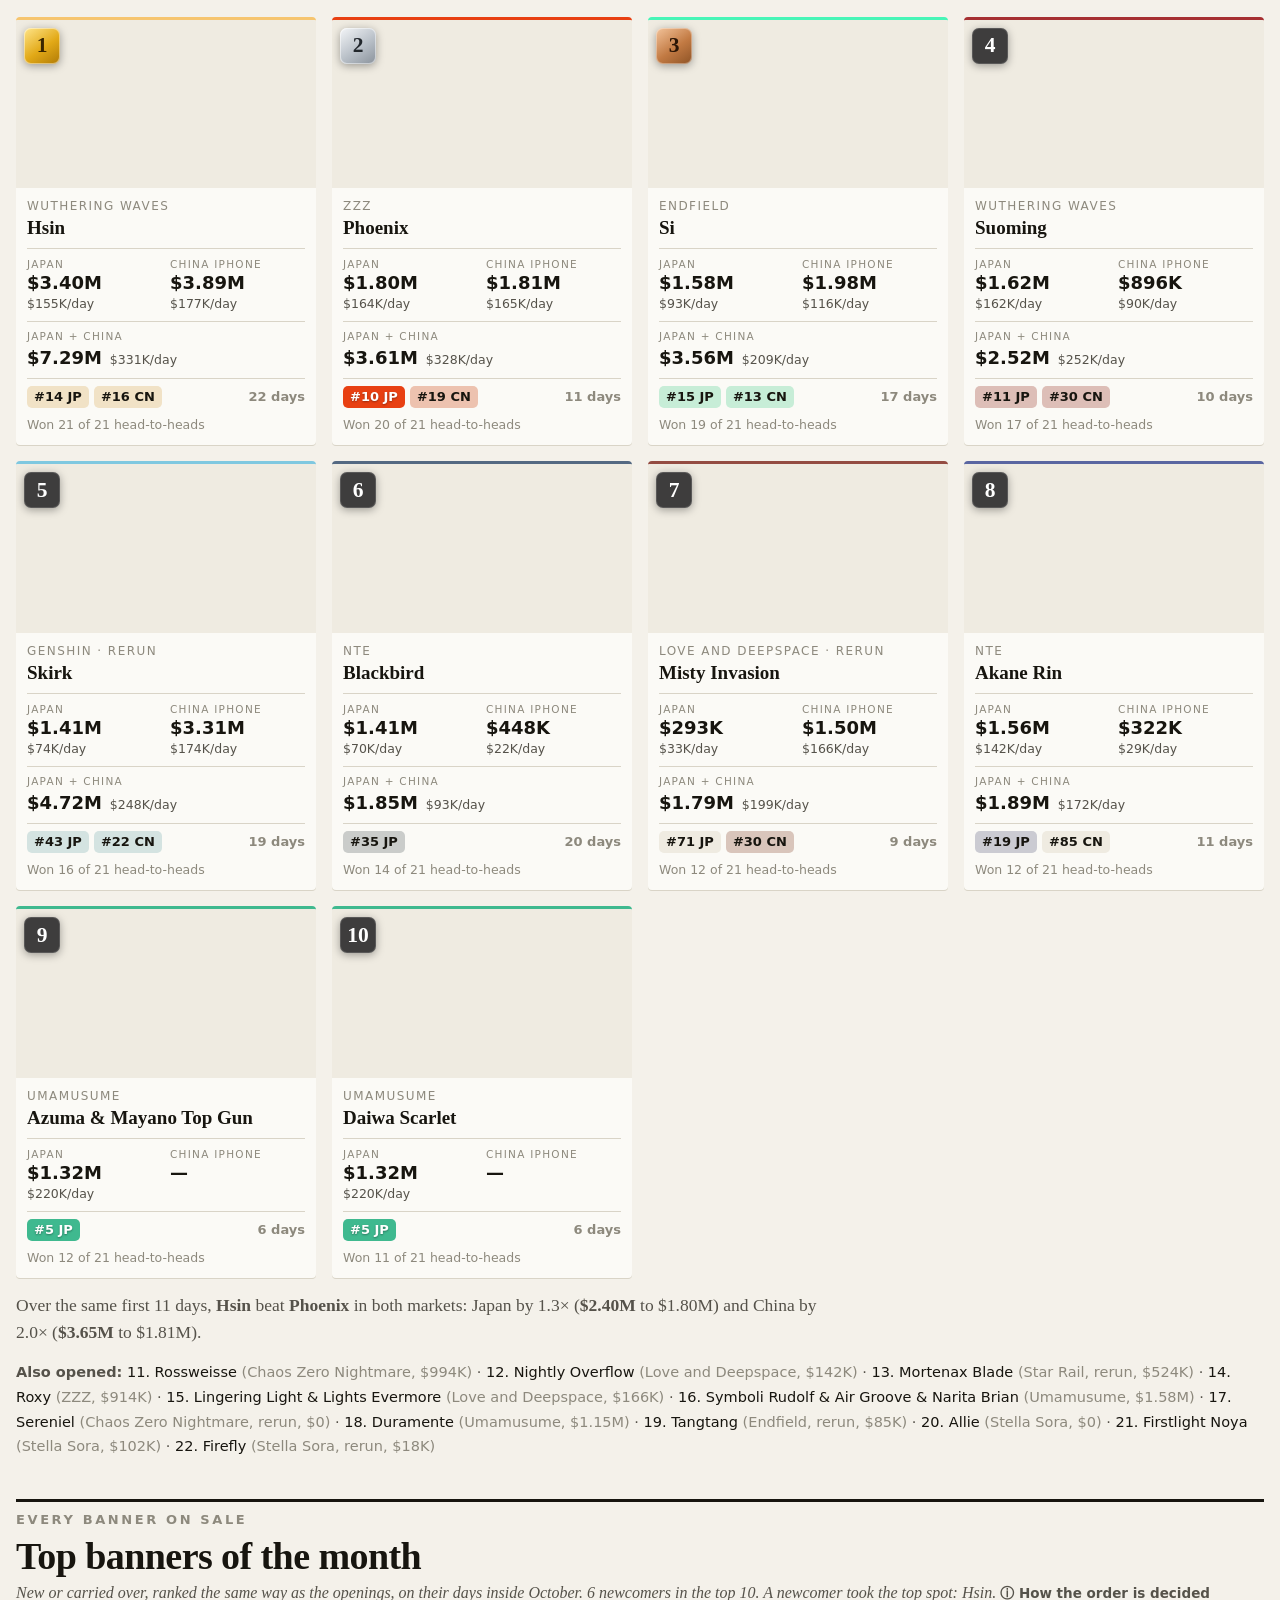
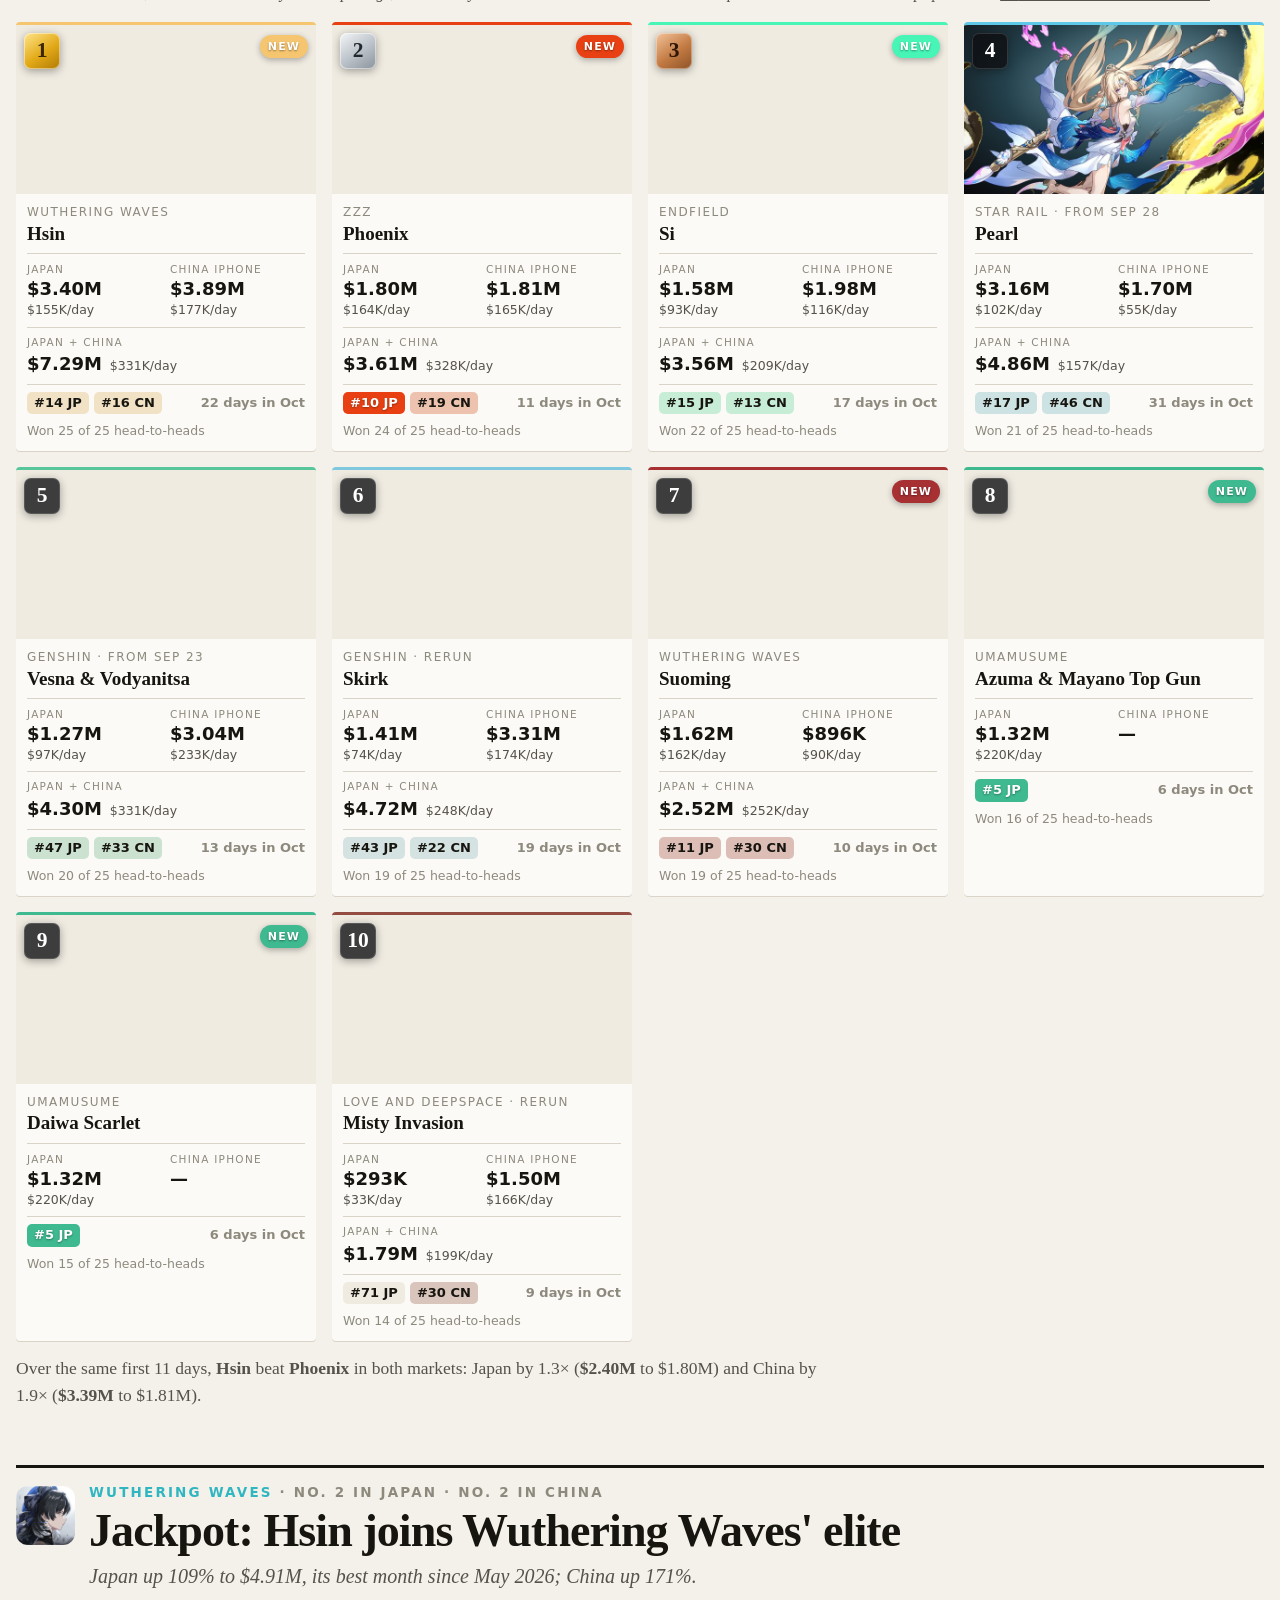
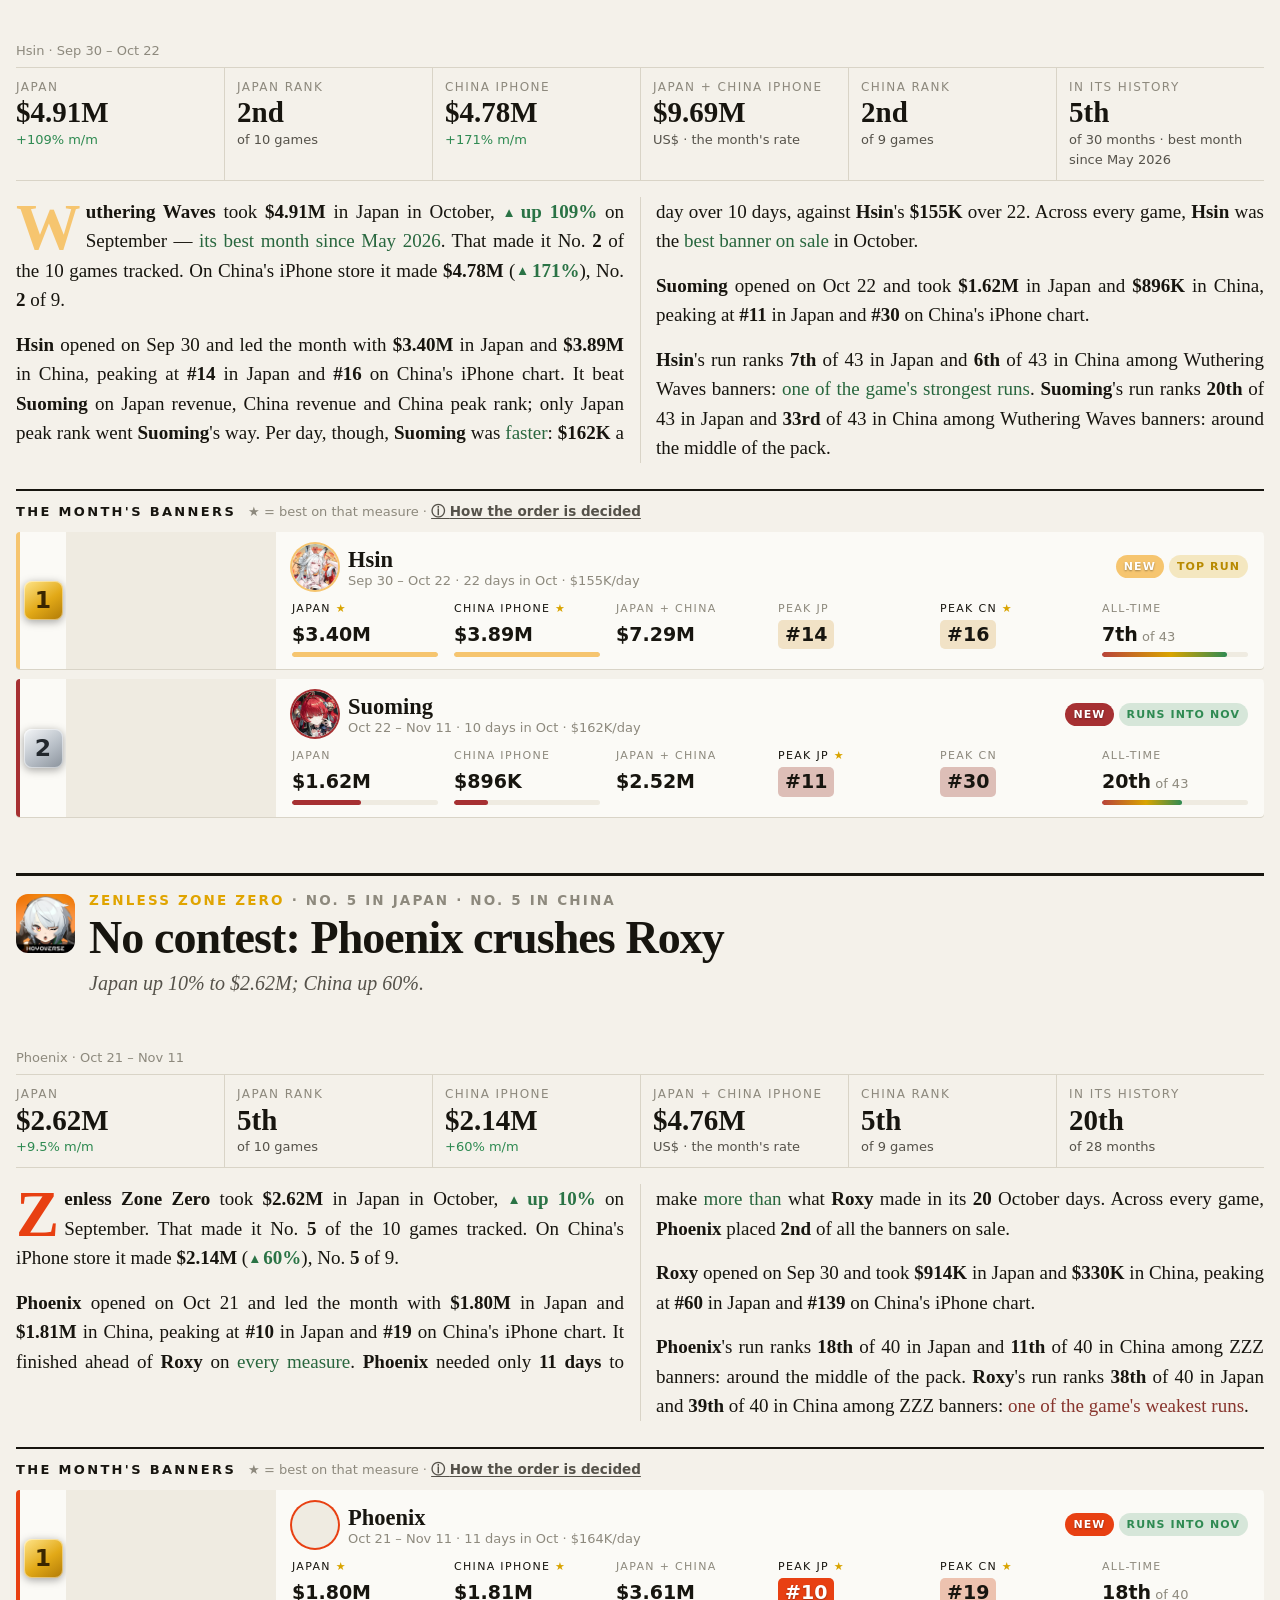
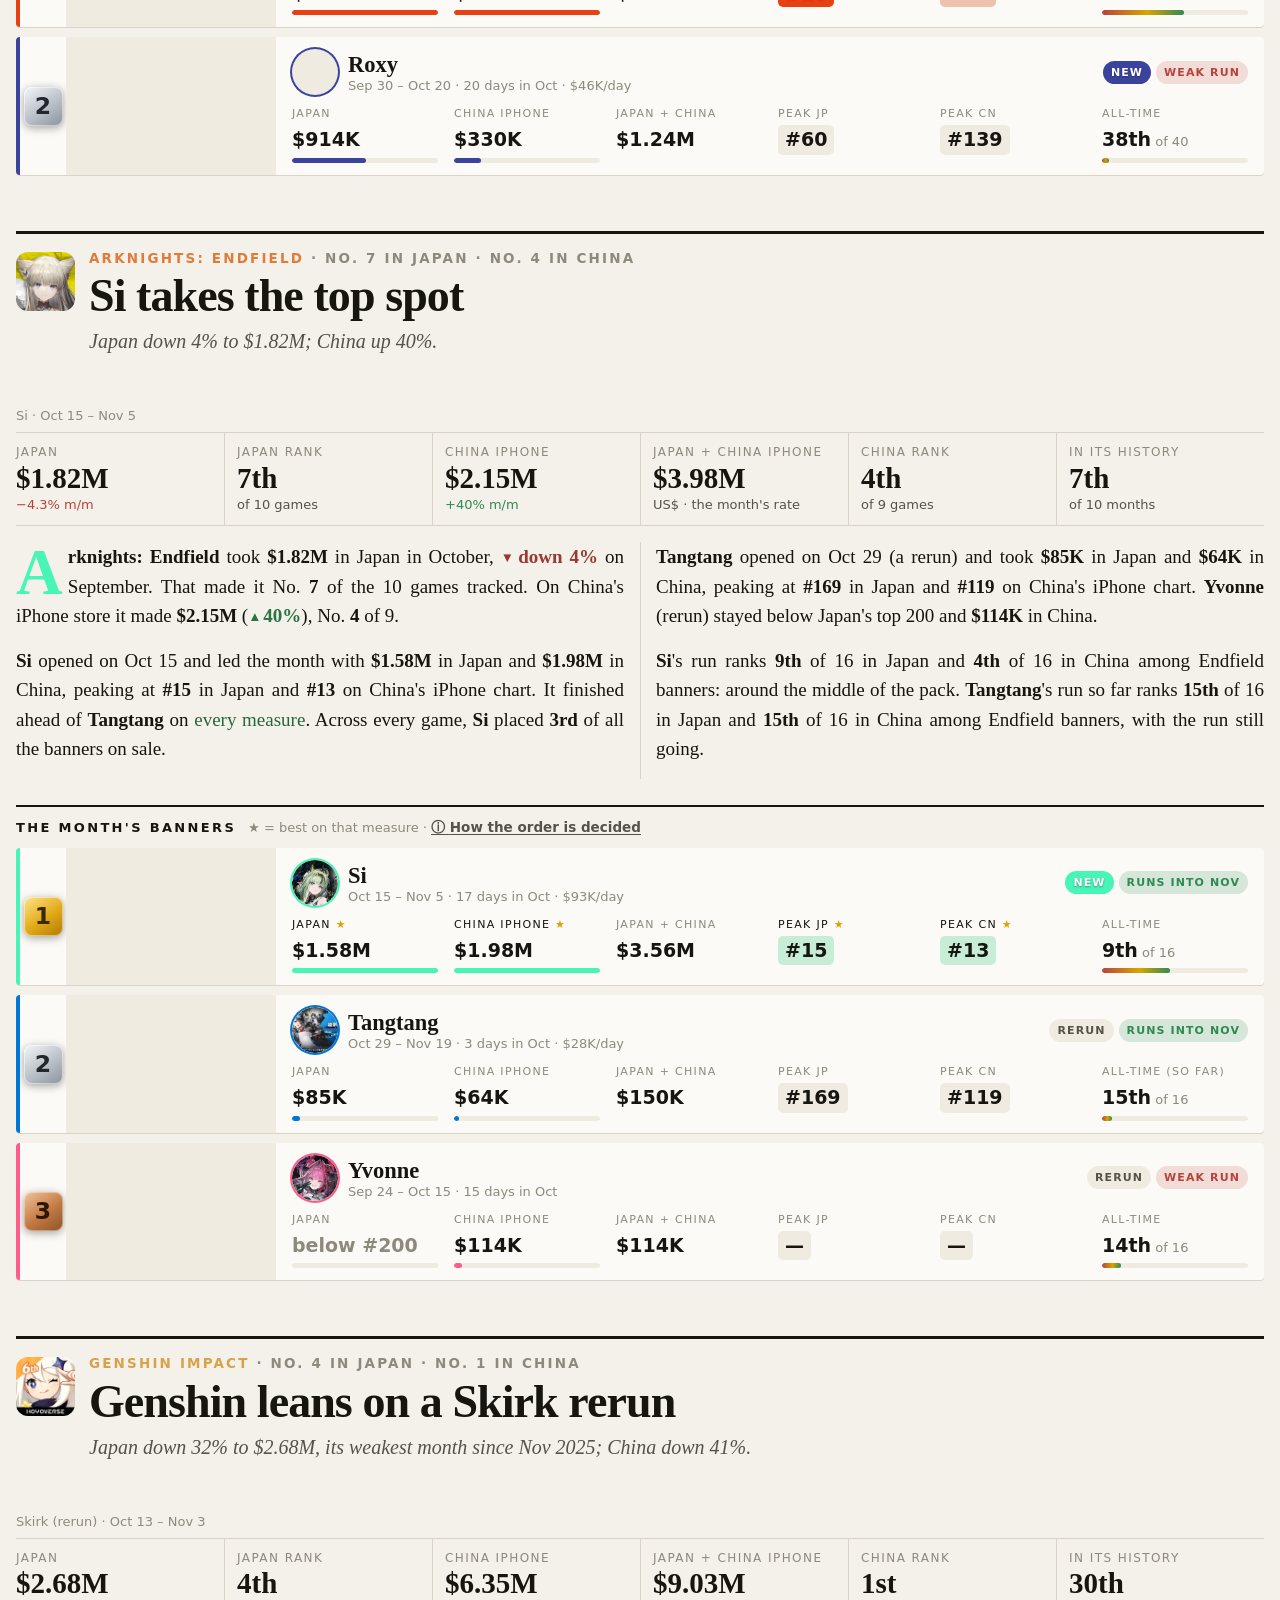
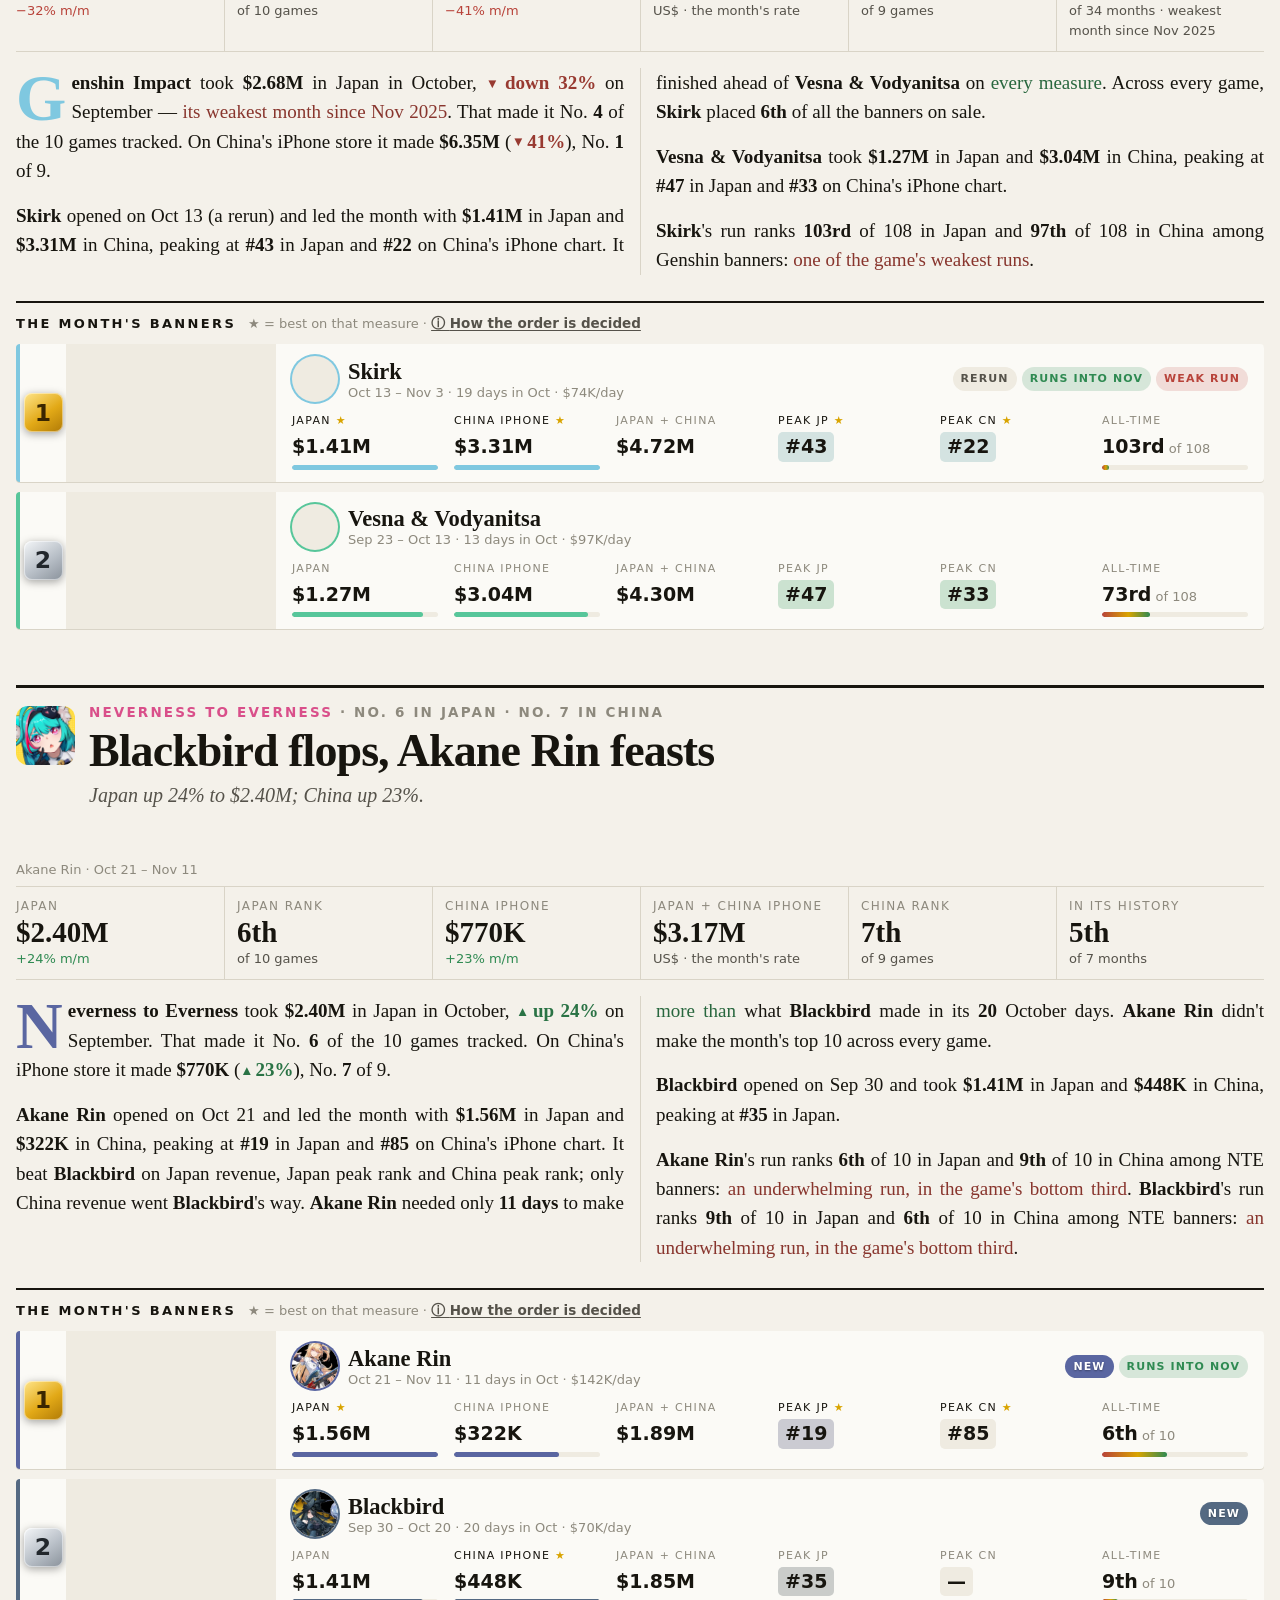
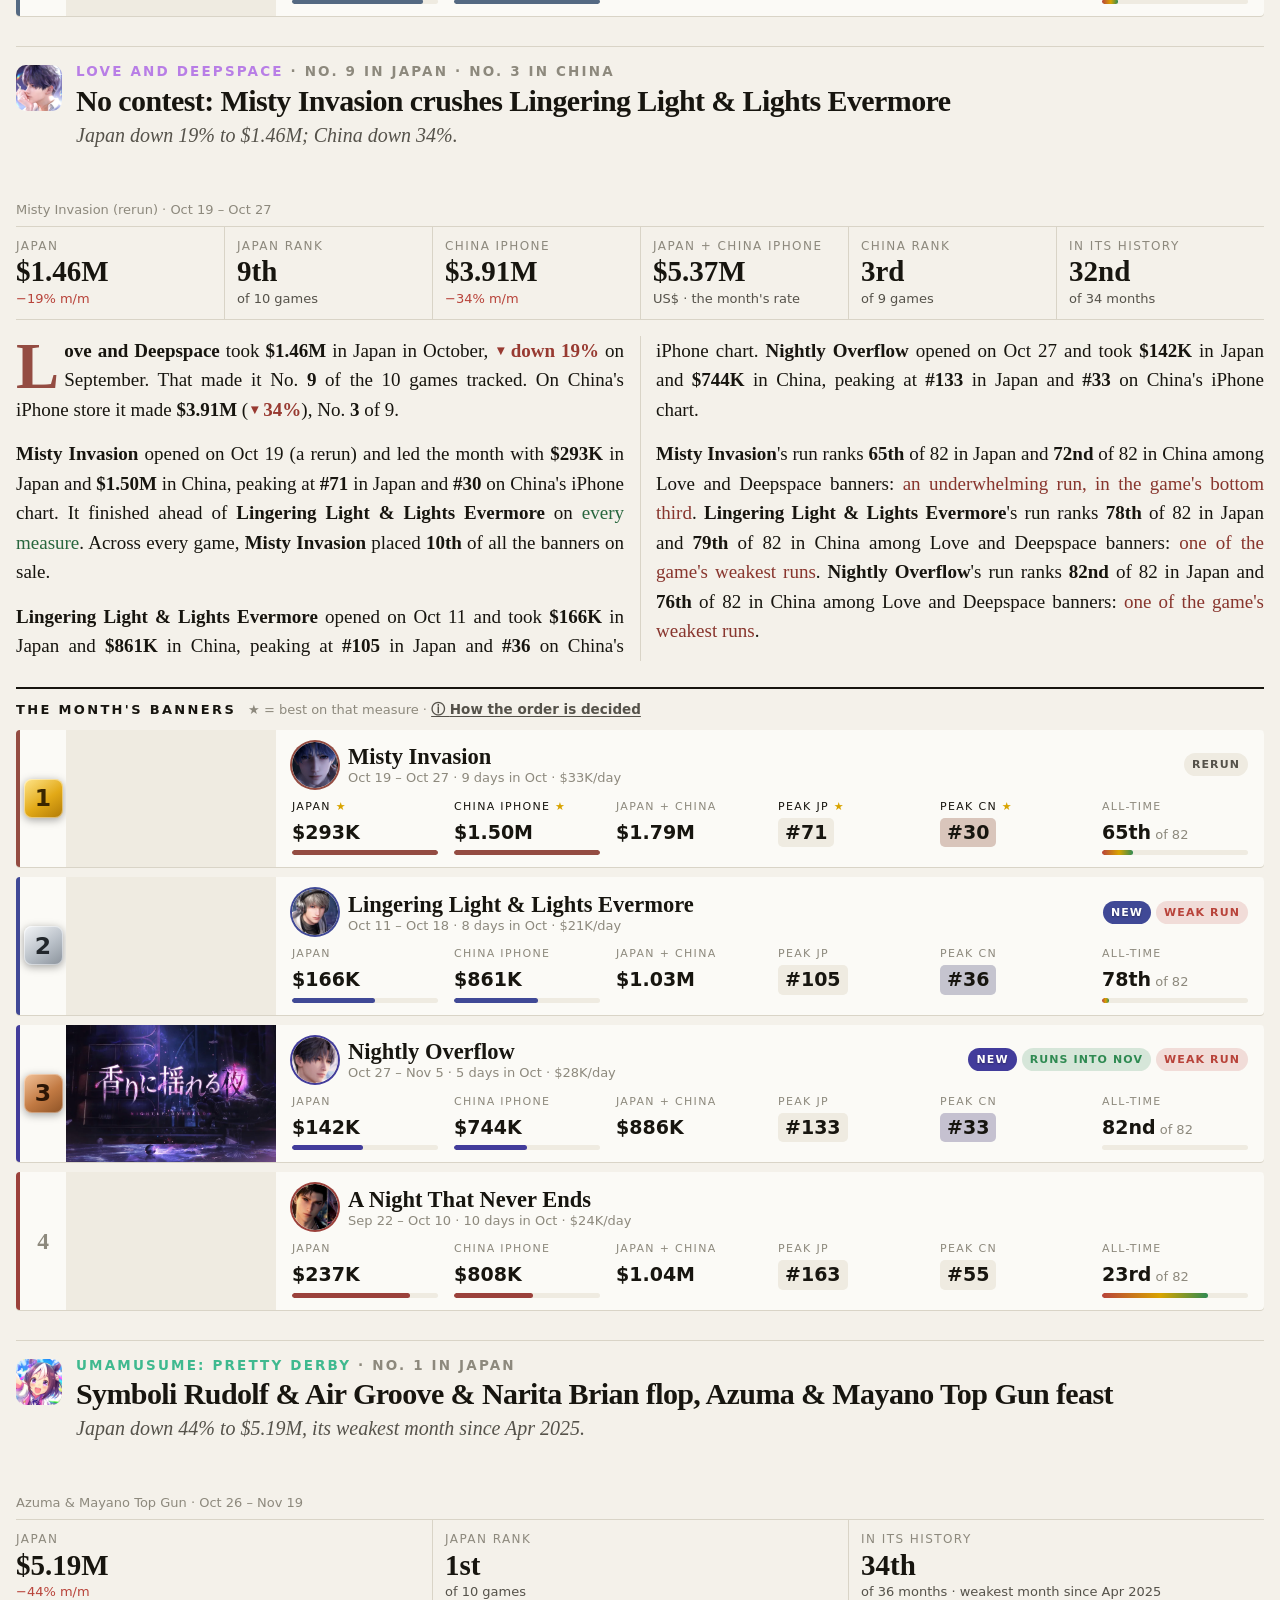
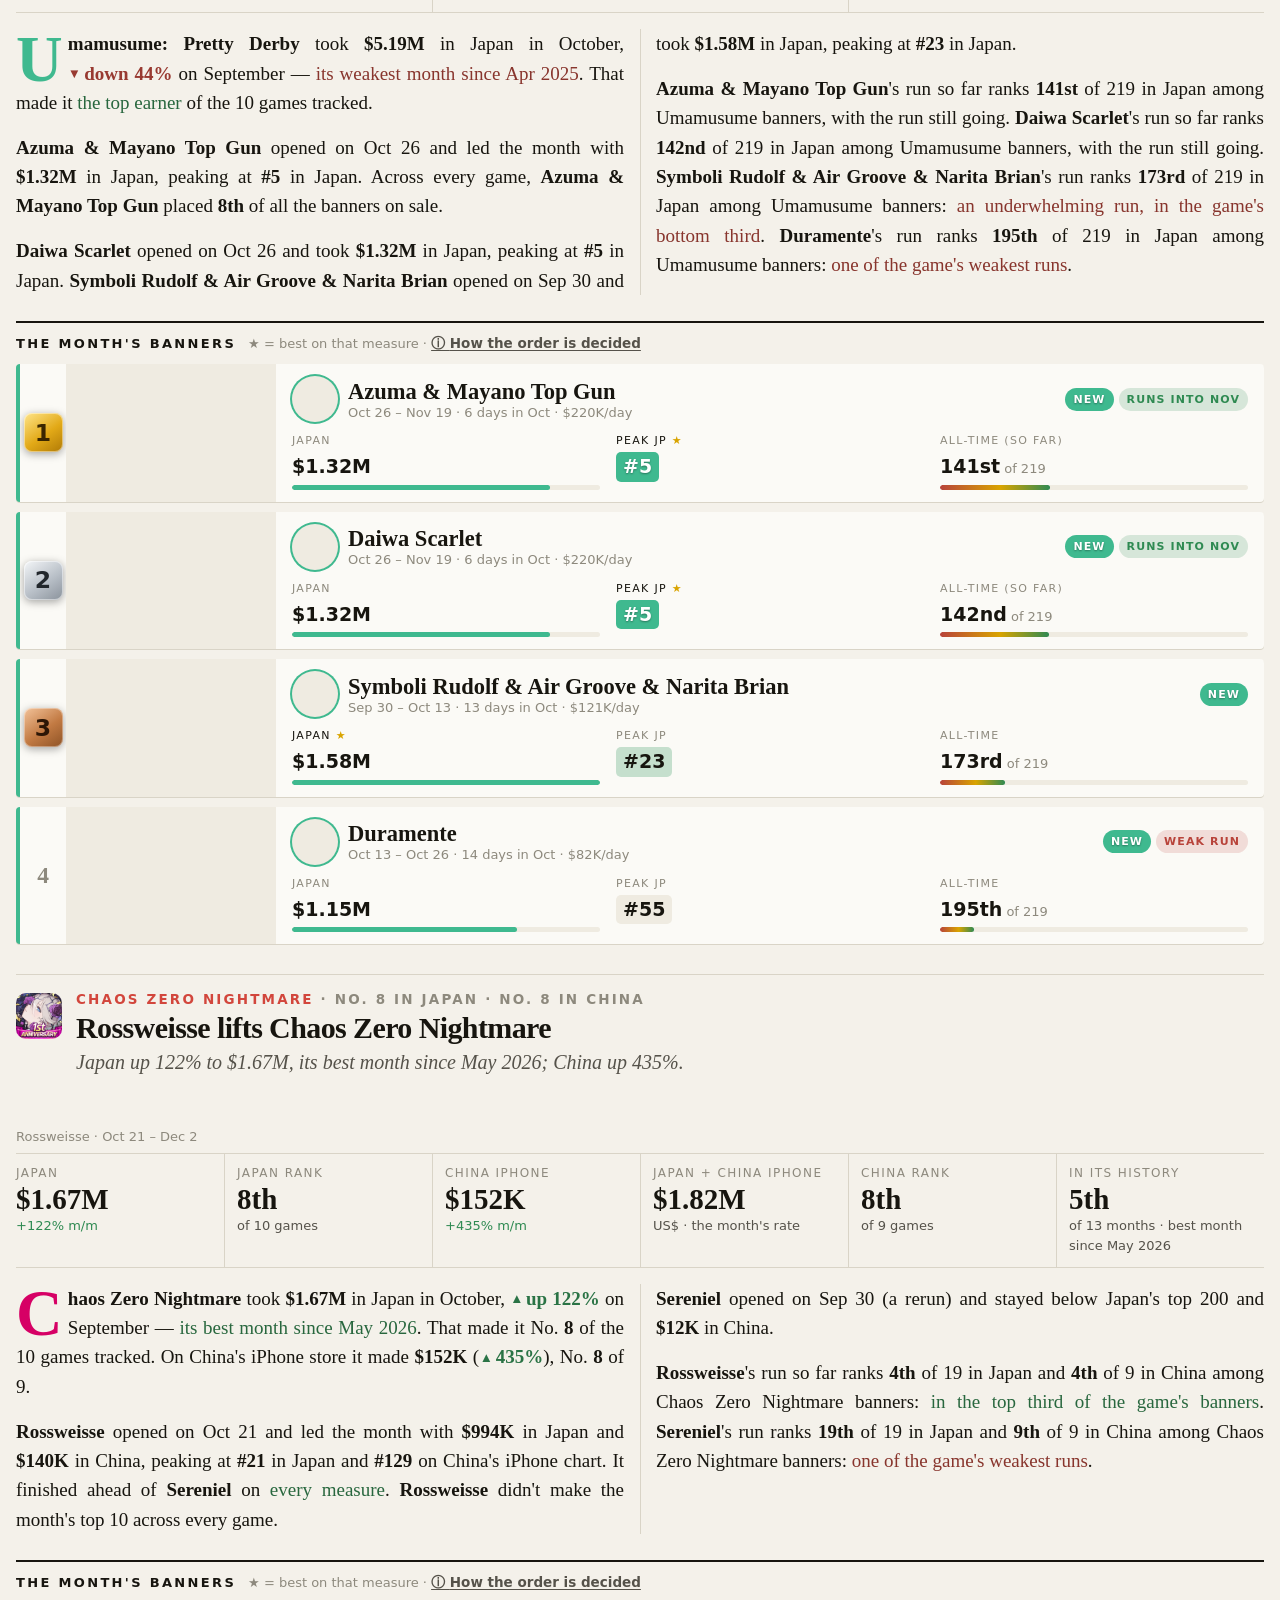
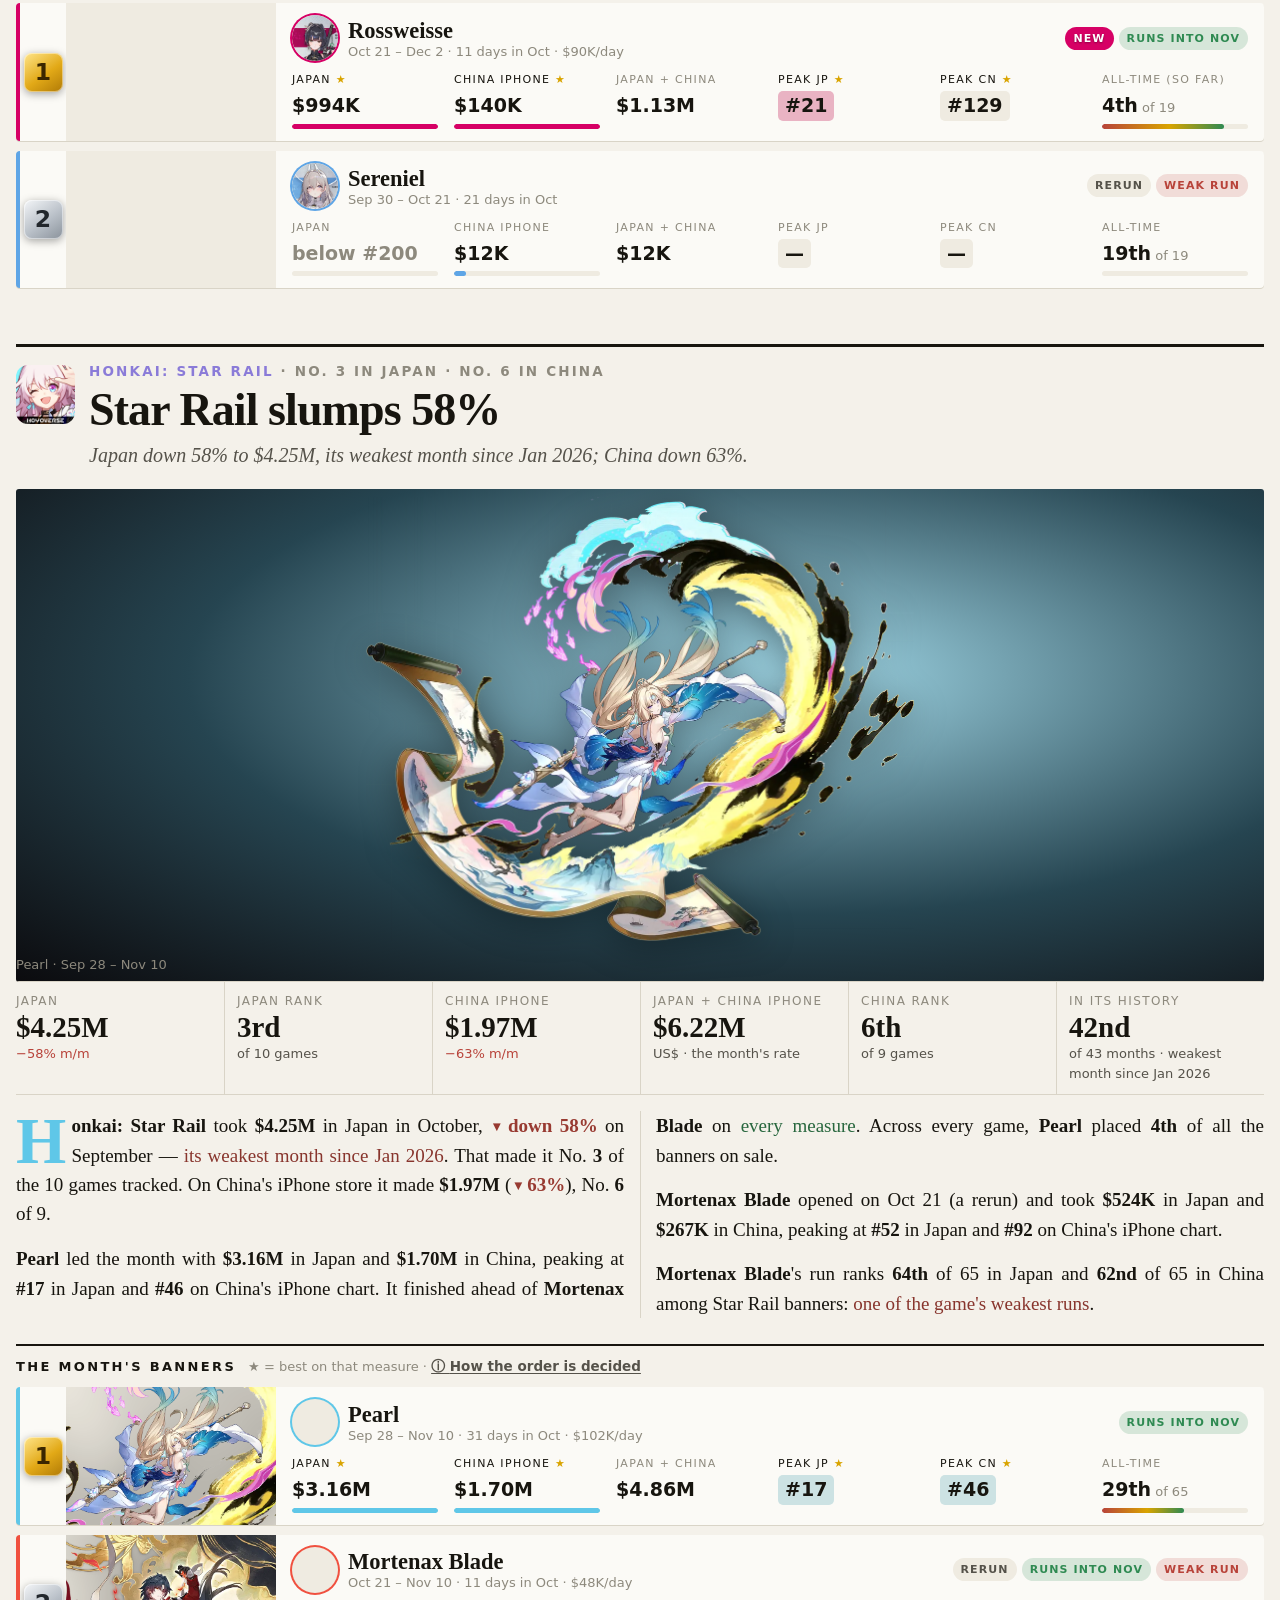
==== commit 4e13c5ff: "Journal: grey out the Global edition button on issues that don't have one The saved choice is kept, " ====
--- a/journal.html
+++ b/journal.html
@@ -9,7 +9,7 @@
 <title>Gacha Tracker Monthly</title>
 <meta name="description" content="A monthly journal of gacha revenue: every tracked game's month, its banners, their peak chart ranks and the characters behind them.">
 <link rel="icon" href="data:image/svg+xml,<svg xmlns='http://www.w3.org/2000/svg' viewBox='0 0 16 16'><text y='14' font-size='14'>%F0%9F%93%B0</text></svg>">
-<link rel="stylesheet" href="journal.css?v=35">
+<link rel="stylesheet" href="journal.css?v=37">
 </head>
 <body>
 <header class="mast">
@@ -40,6 +40,6 @@
   each month closes; a banner's Global figure is its share of its game's month, split by its Japan and China iPhone revenue.
   Full methods on the <a href="./">tracker</a>.</p>
 </footer>
-<script src="journal.js?v=45"></script>
+<script src="journal.js?v=50"></script>
 </body>
 </html>
--- a/journal.css
+++ b/journal.css
@@ -318,6 +318,7 @@
   padding:14px 18px 13px; display:flex; flex-direction:column; gap:3px; font-family:var(--sans); transition:background .15s}
 .ed + .ed{border-left:2px solid var(--rule2)}
 .ed:hover{background:var(--paper2)}
+.ed.off{cursor:not-allowed; opacity:.45; filter:grayscale(1)} .ed.off:hover{background:none}   /* no Global edition for this issue */
 .ed:focus-visible{outline:3px solid var(--gl); outline-offset:-5px}
 .ed-k{font-size:12px; letter-spacing:.16em; text-transform:uppercase; font-weight:700; color:var(--muted); display:flex; align-items:center; gap:8px; flex-wrap:wrap}
 .ed b{font-family:var(--serif); font-size:clamp(21px,2.8vw,30px); line-height:1.1; display:flex; align-items:center; gap:8px}
@@ -342,7 +343,9 @@
 .mt-tile.gl b{font-size:clamp(30px,4vw,44px)}
 .chartcols.gl1{grid-template-columns:minmax(0,1fr)}
 @media (min-width:761px){ .glcol .val{min-width:9.5em} }   /* ranges: keep the bars aligned */
-.dgl{border-bottom:0; margin:7px 0 -4px} .dgl span{display:flex; align-items:center; gap:5px; color:var(--gl); font-weight:700}
+.dgl{border-top:1px solid var(--rule); margin:7px 0 6px; padding:7px 0 6px} .dgl strong{font-size:20px}
+.dgl span{display:flex; align-items:center; gap:5px; color:var(--gl); font-weight:700}
+.mtiles.gl1{grid-template-columns:minmax(0,520px)}
 .stats .glcell span{display:flex; align-items:center; gap:5px; color:var(--gl); font-weight:700}
 .bc-m .k svg.globe{color:var(--gl)}
 .arch-gl{font-family:var(--sans); font-size:.36em; letter-spacing:.14em; text-transform:uppercase; color:var(--gl); vertical-align:.5em; margin-left:6px}
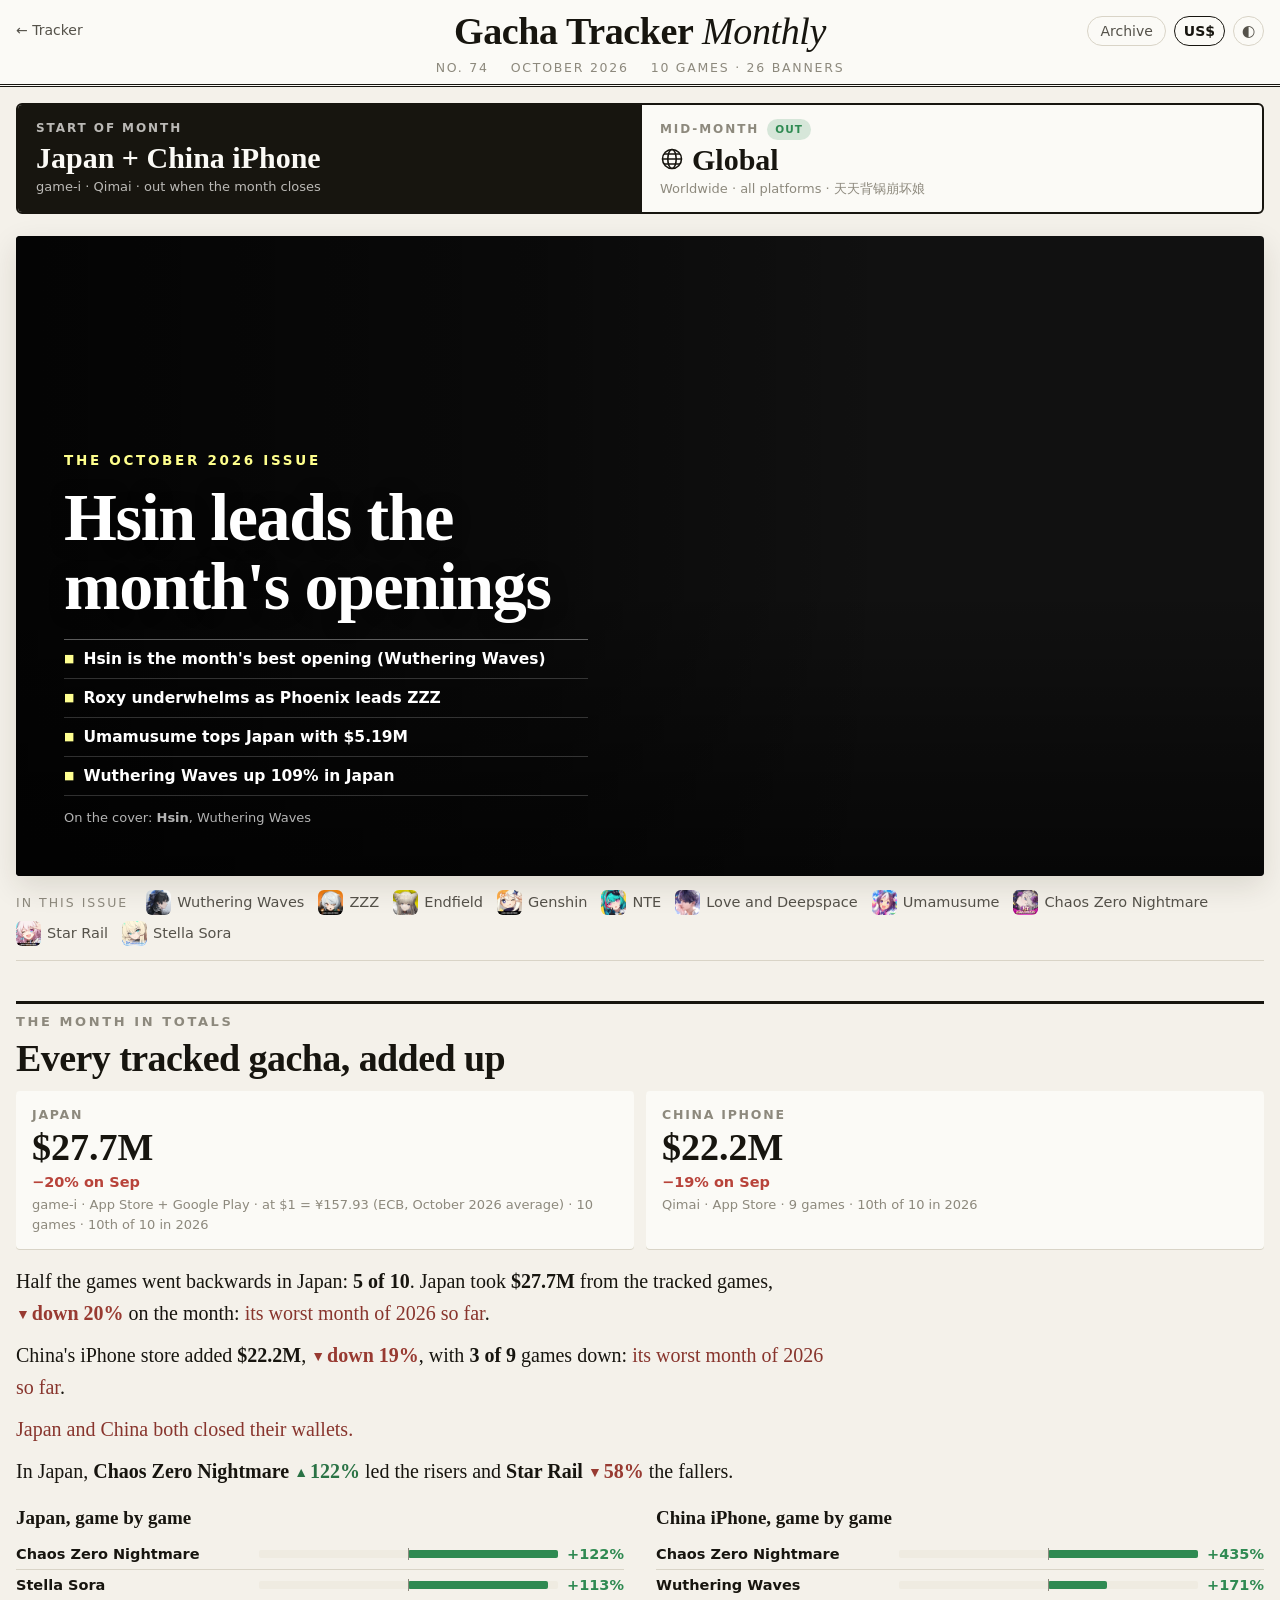
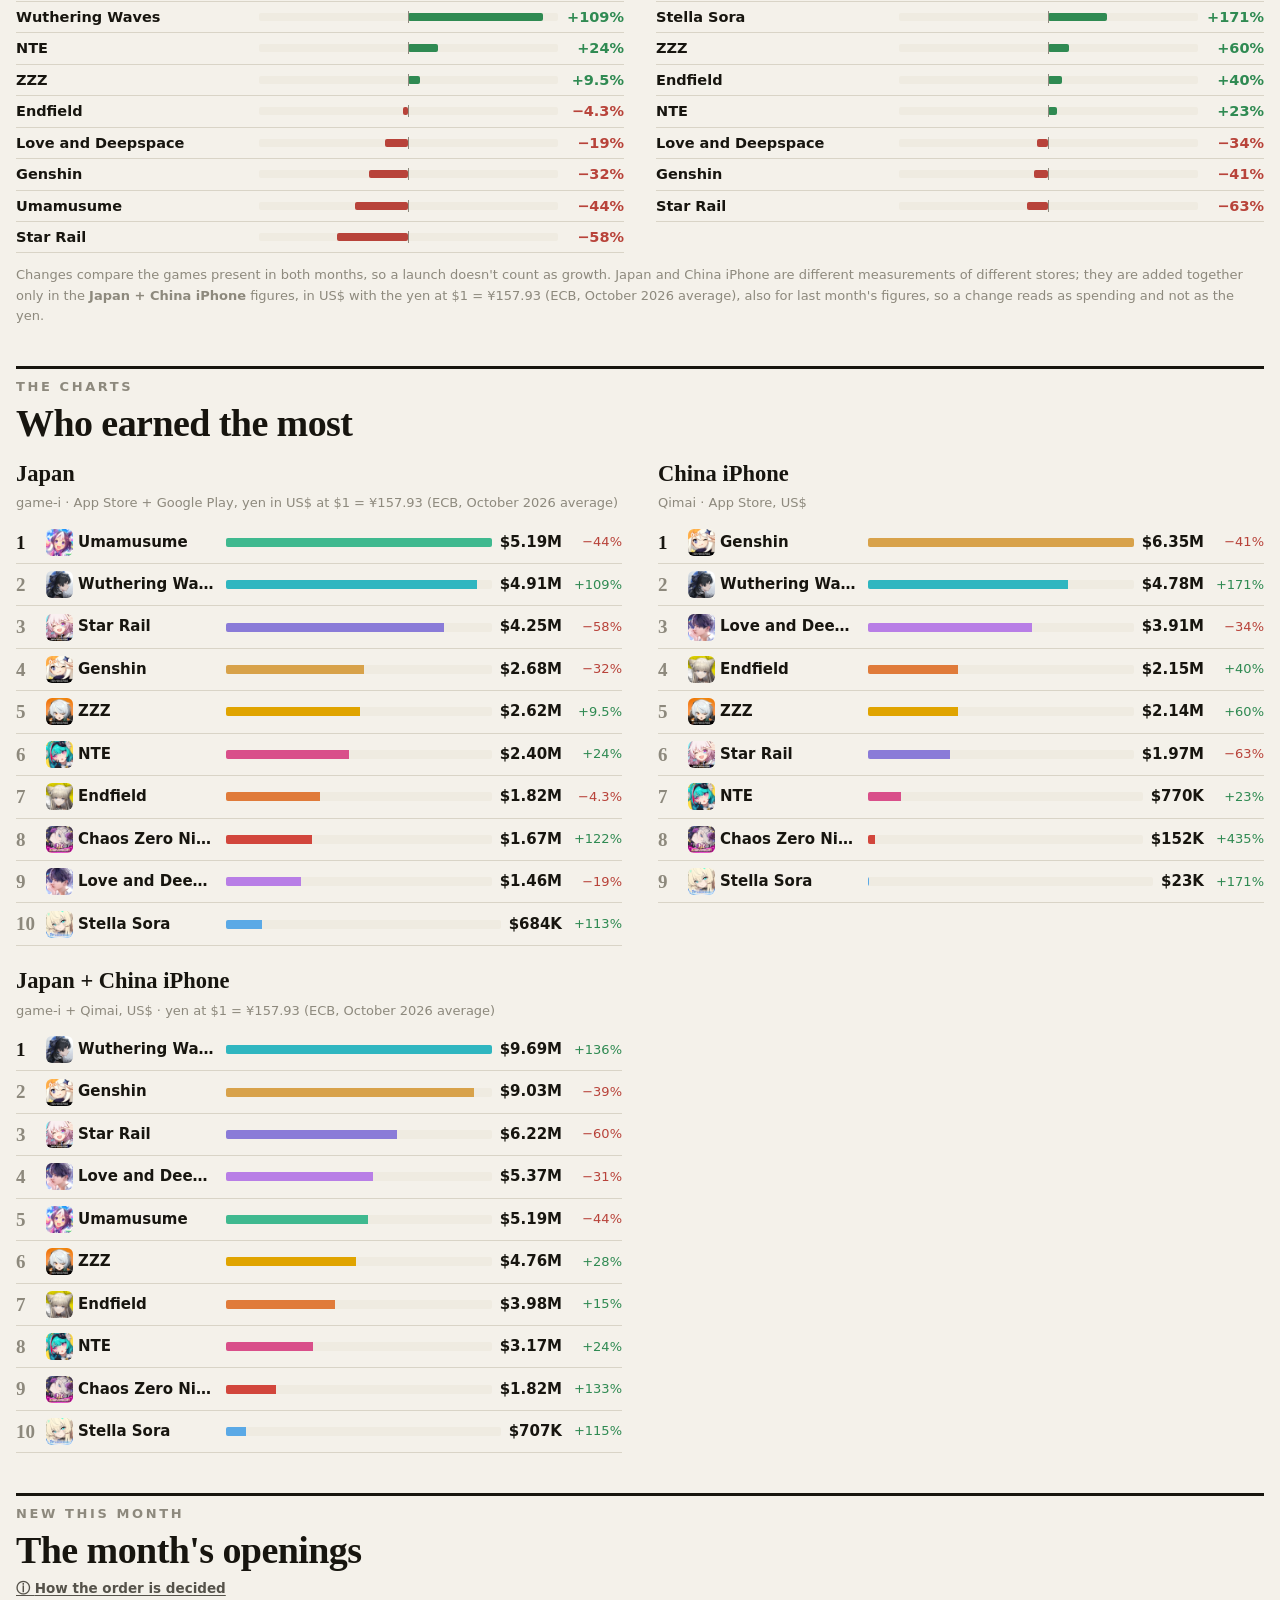
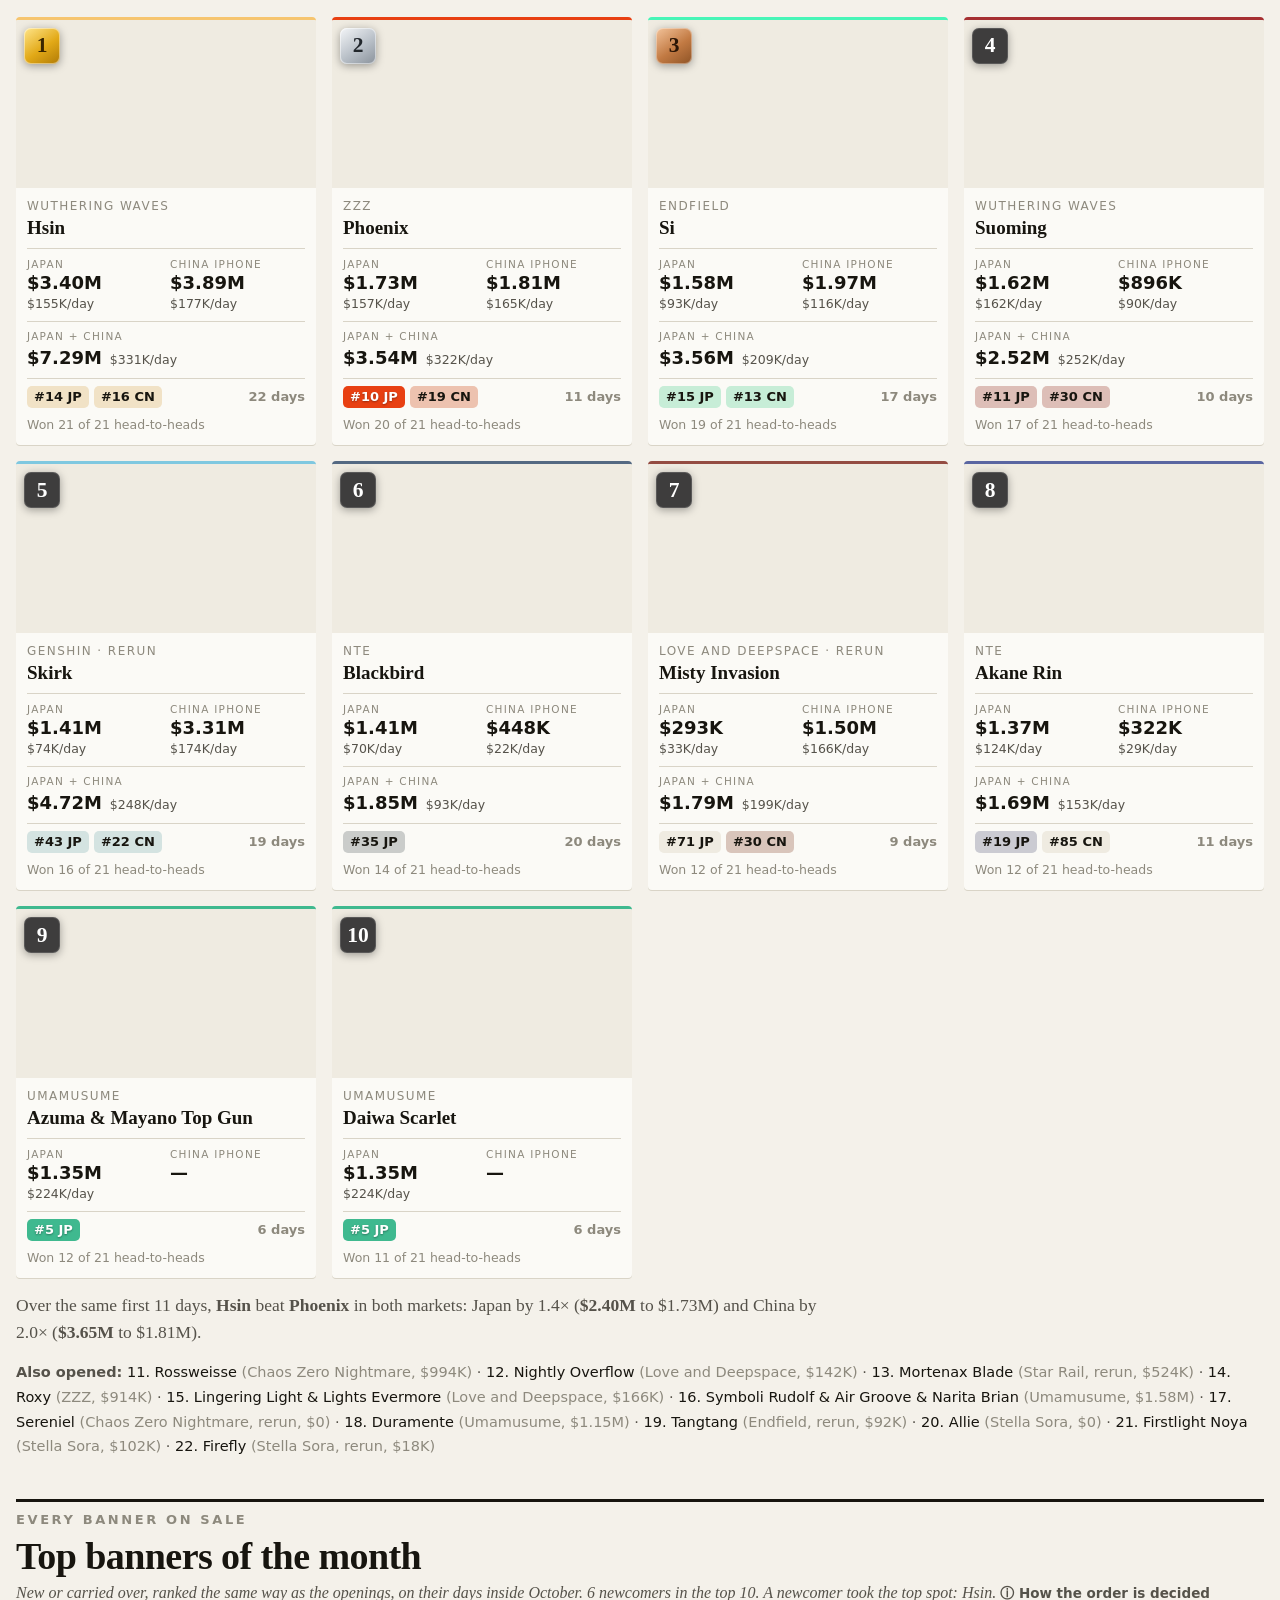
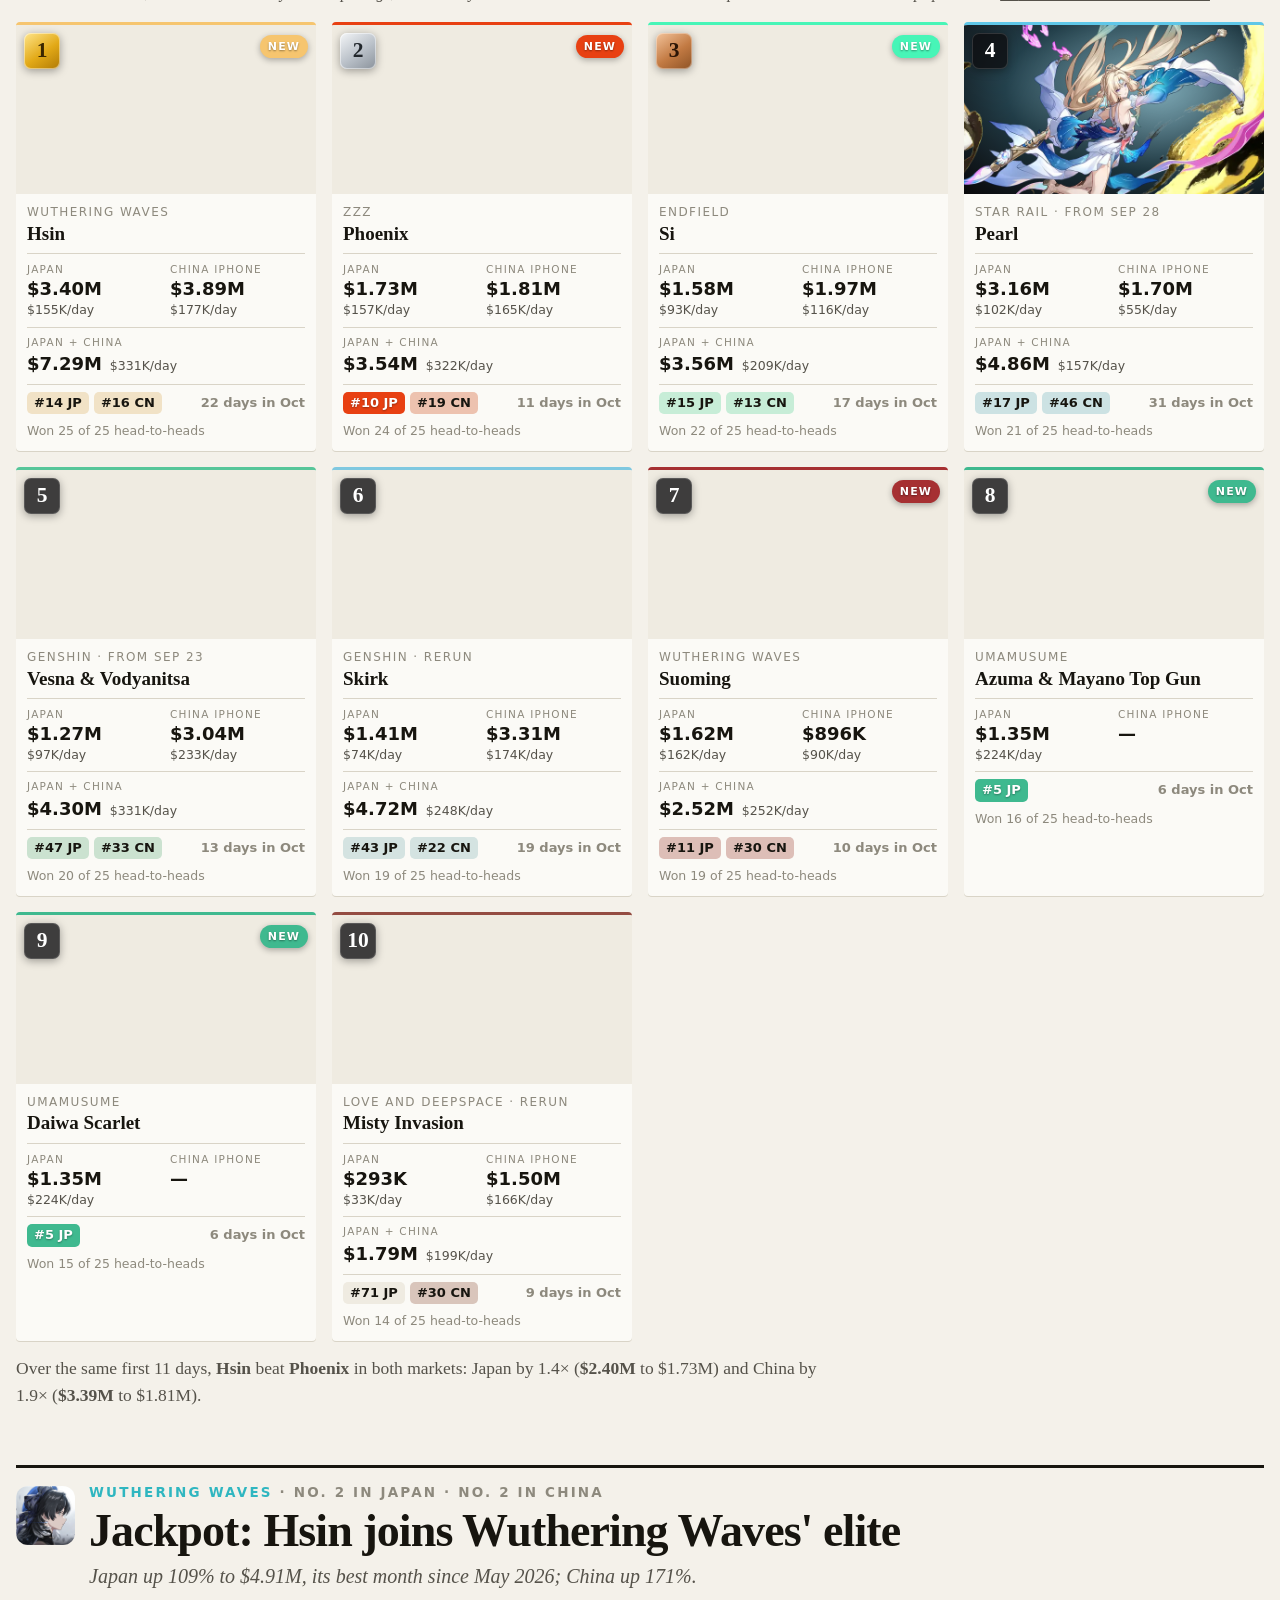
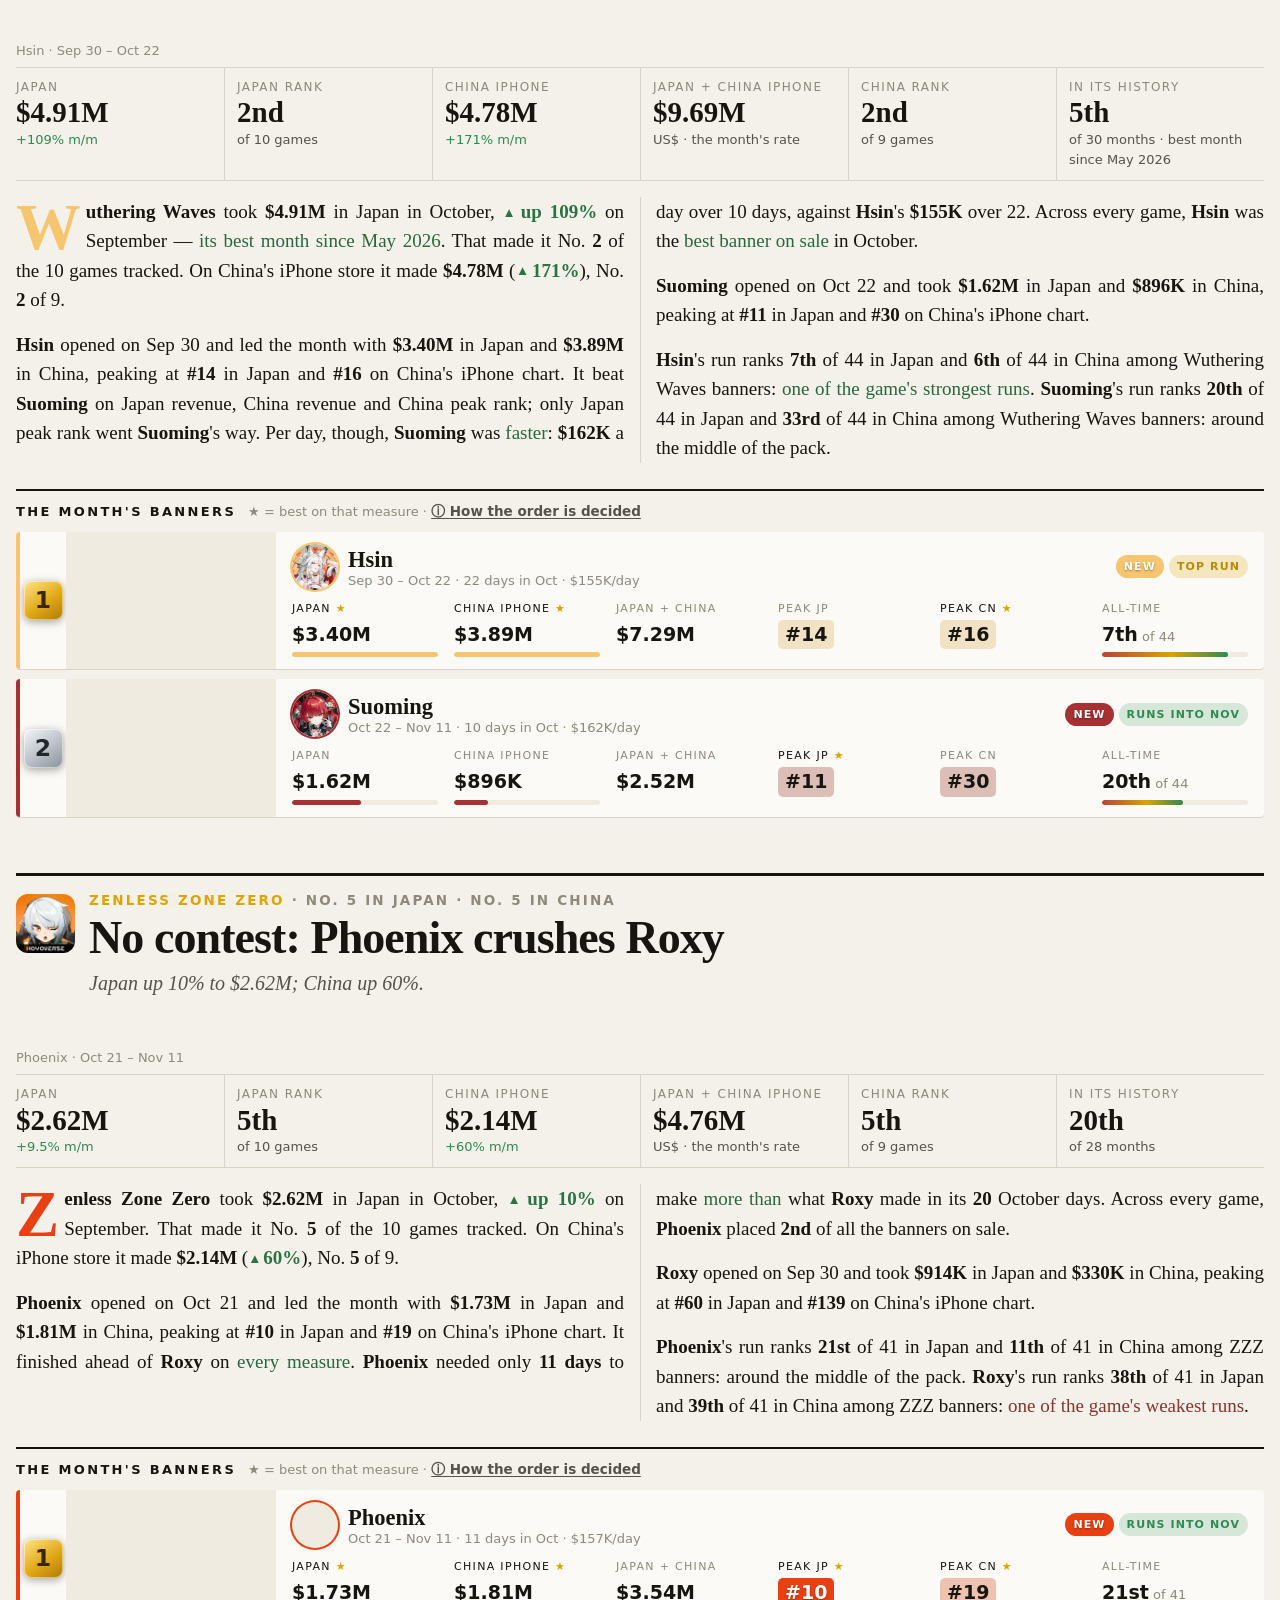
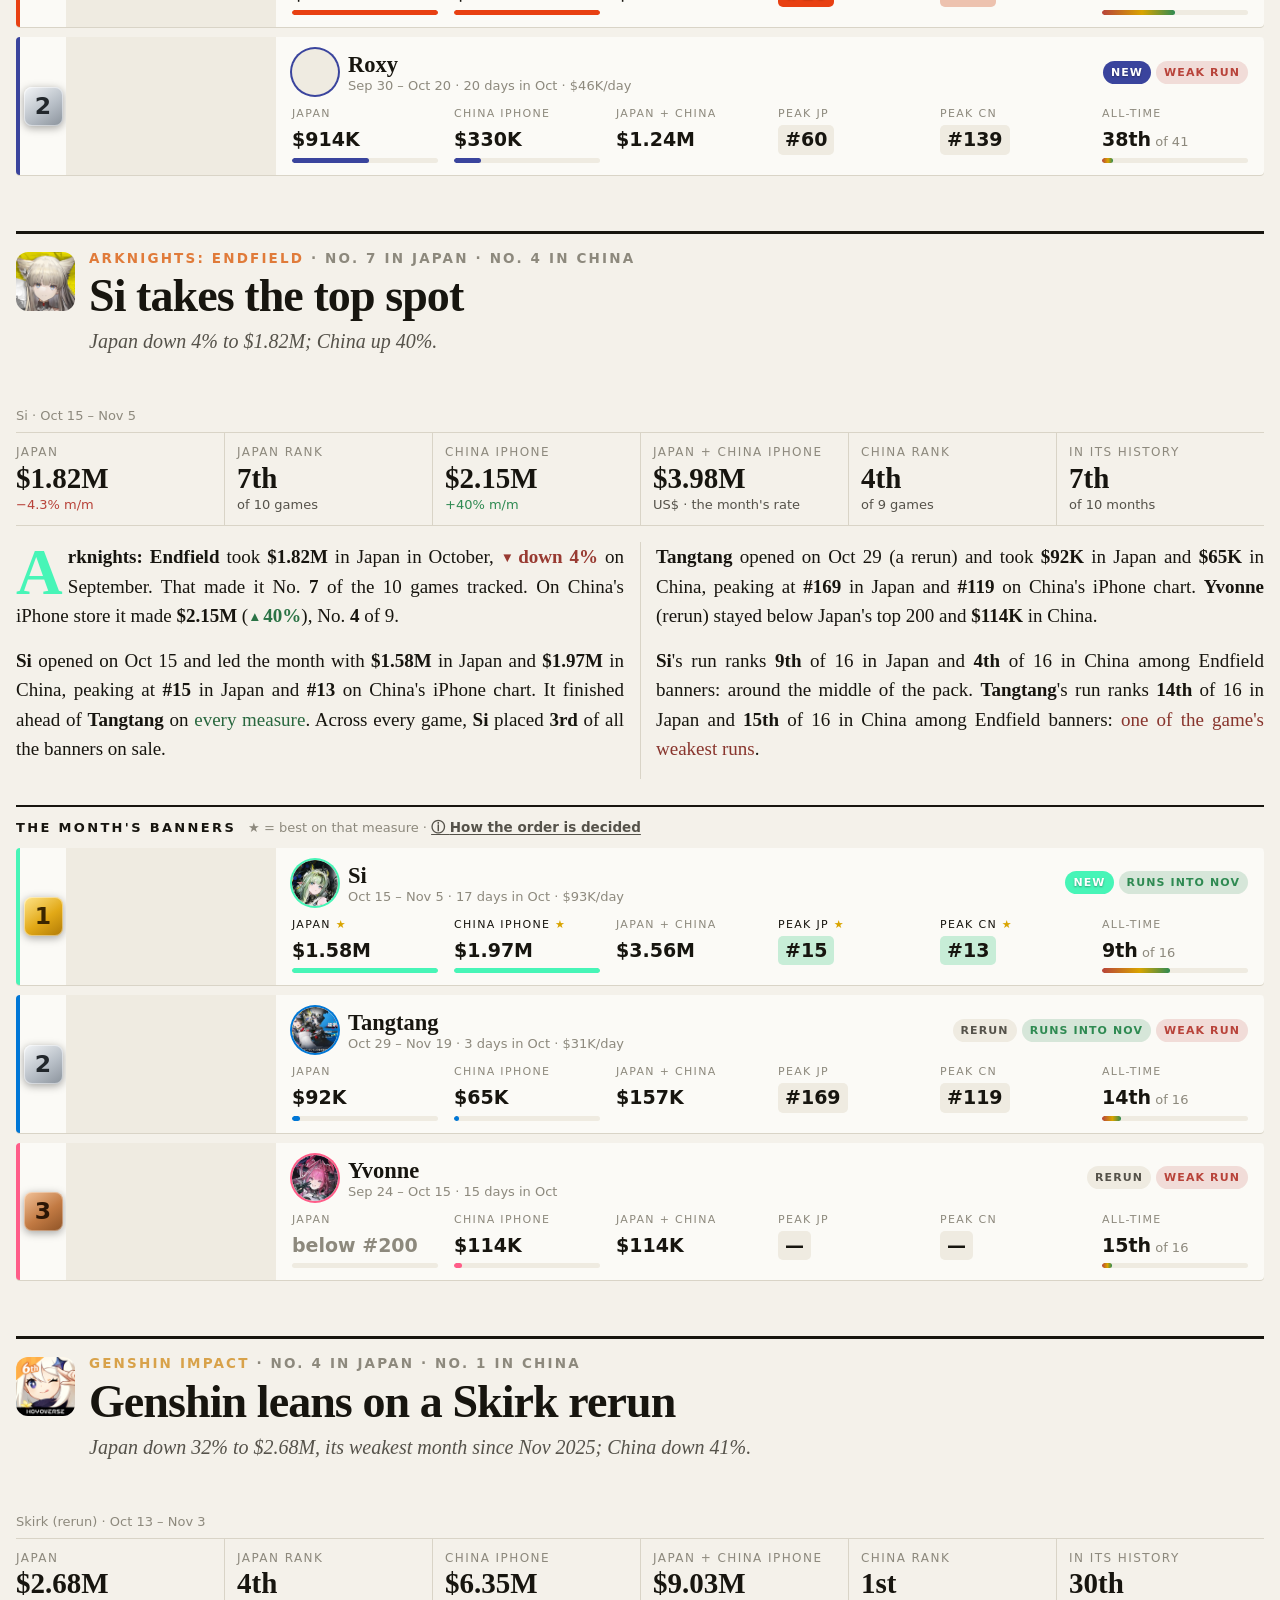
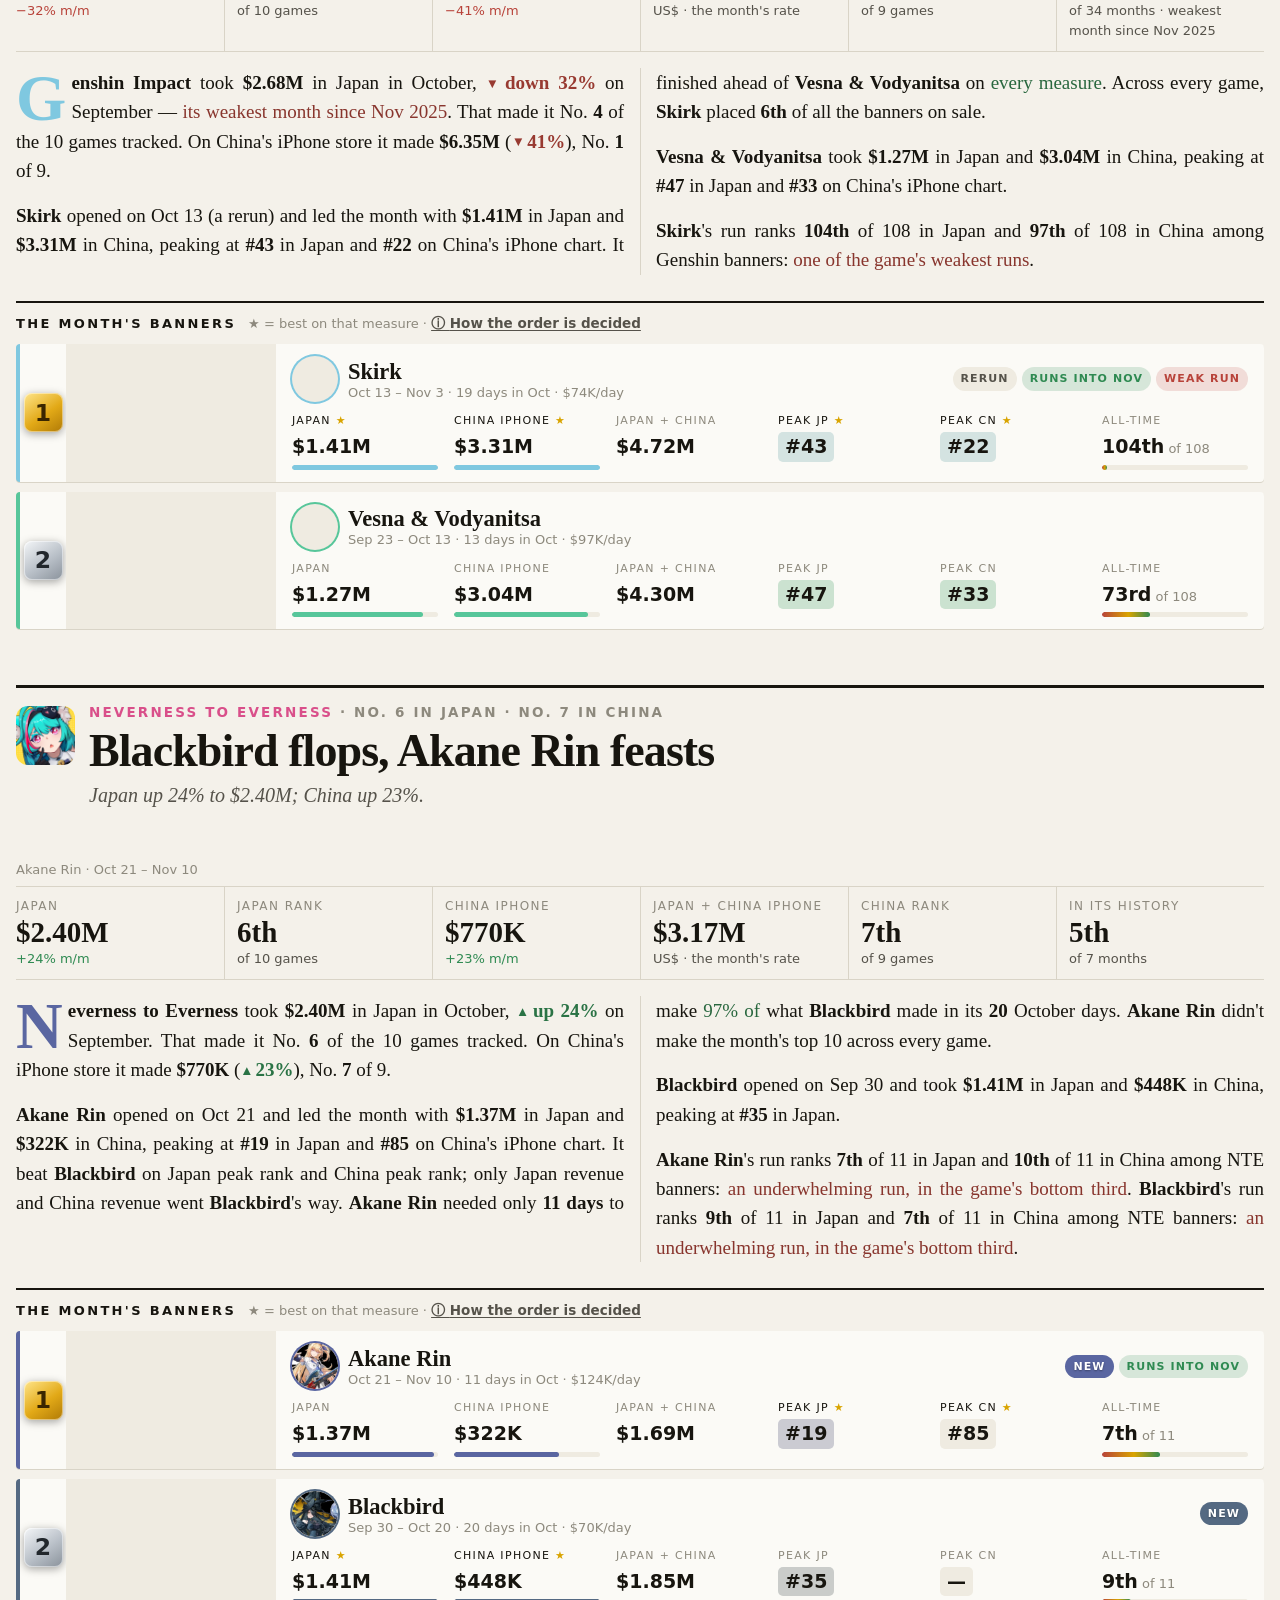
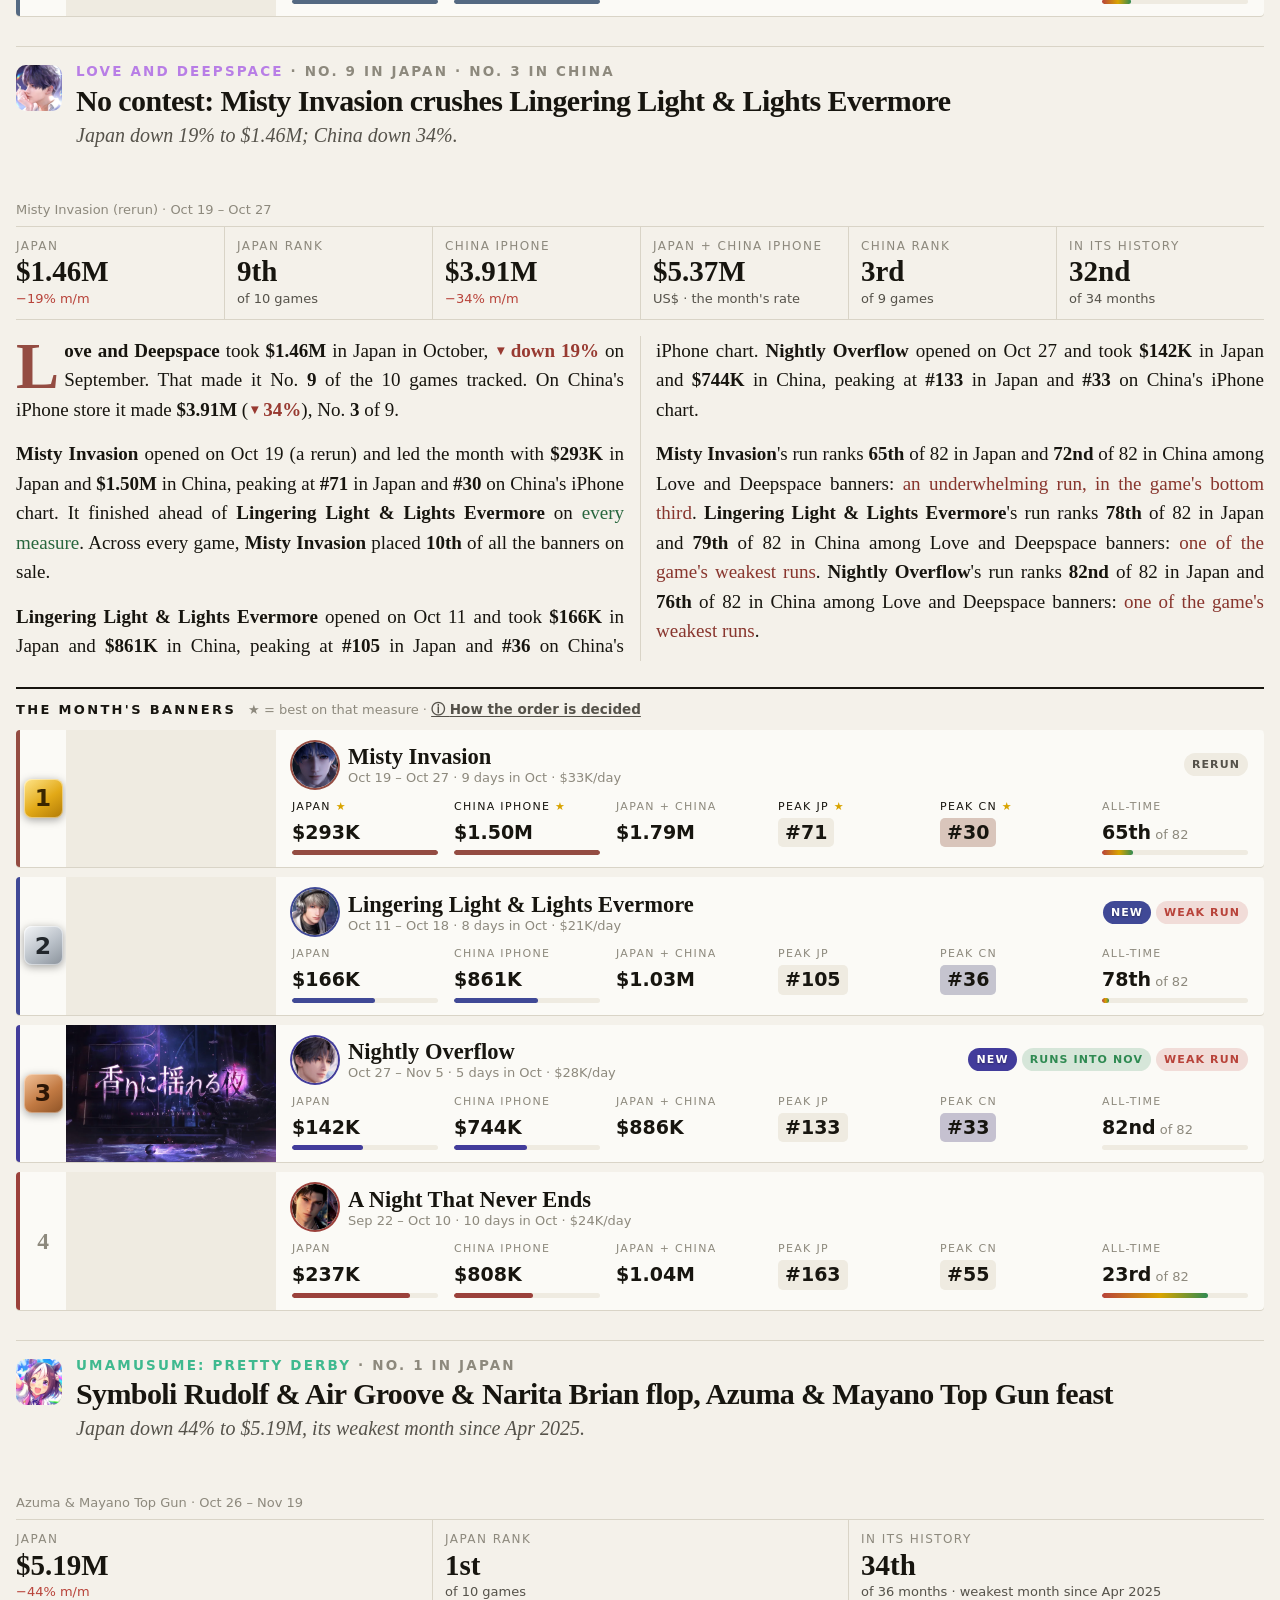
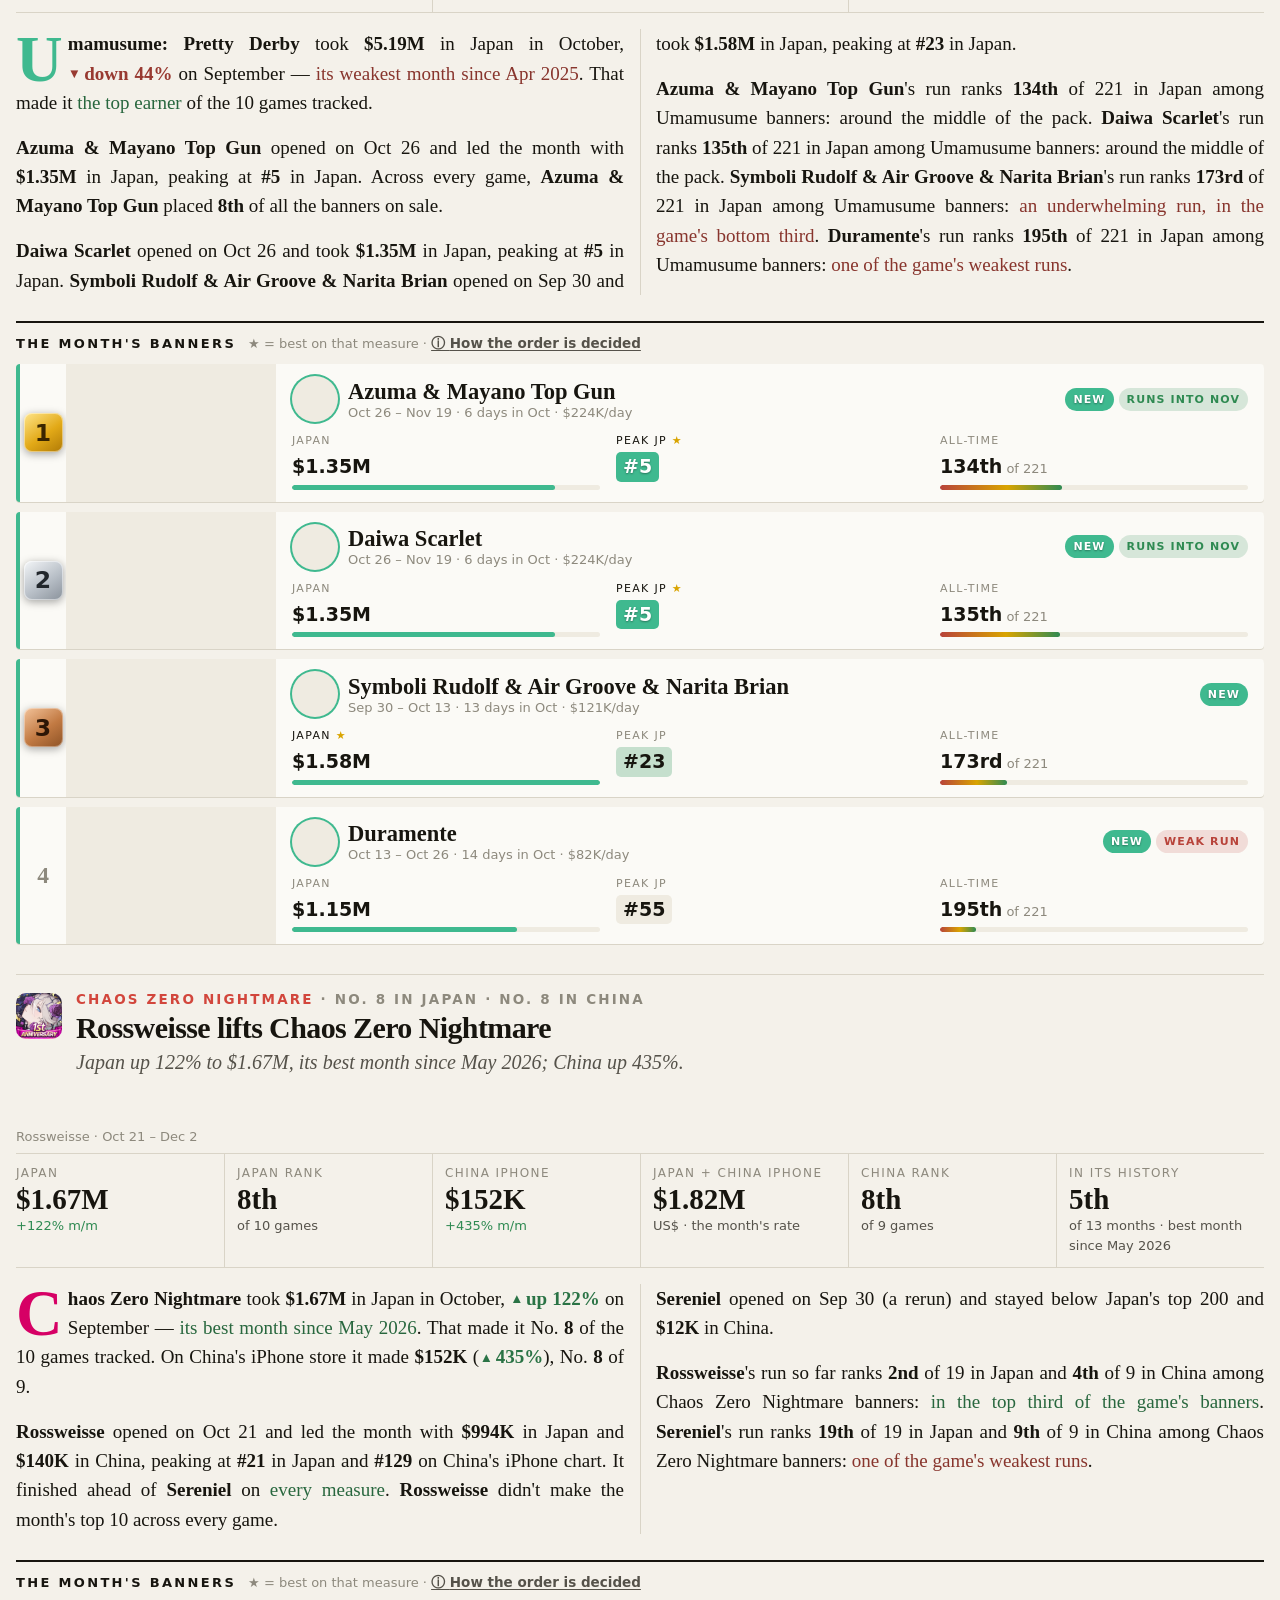
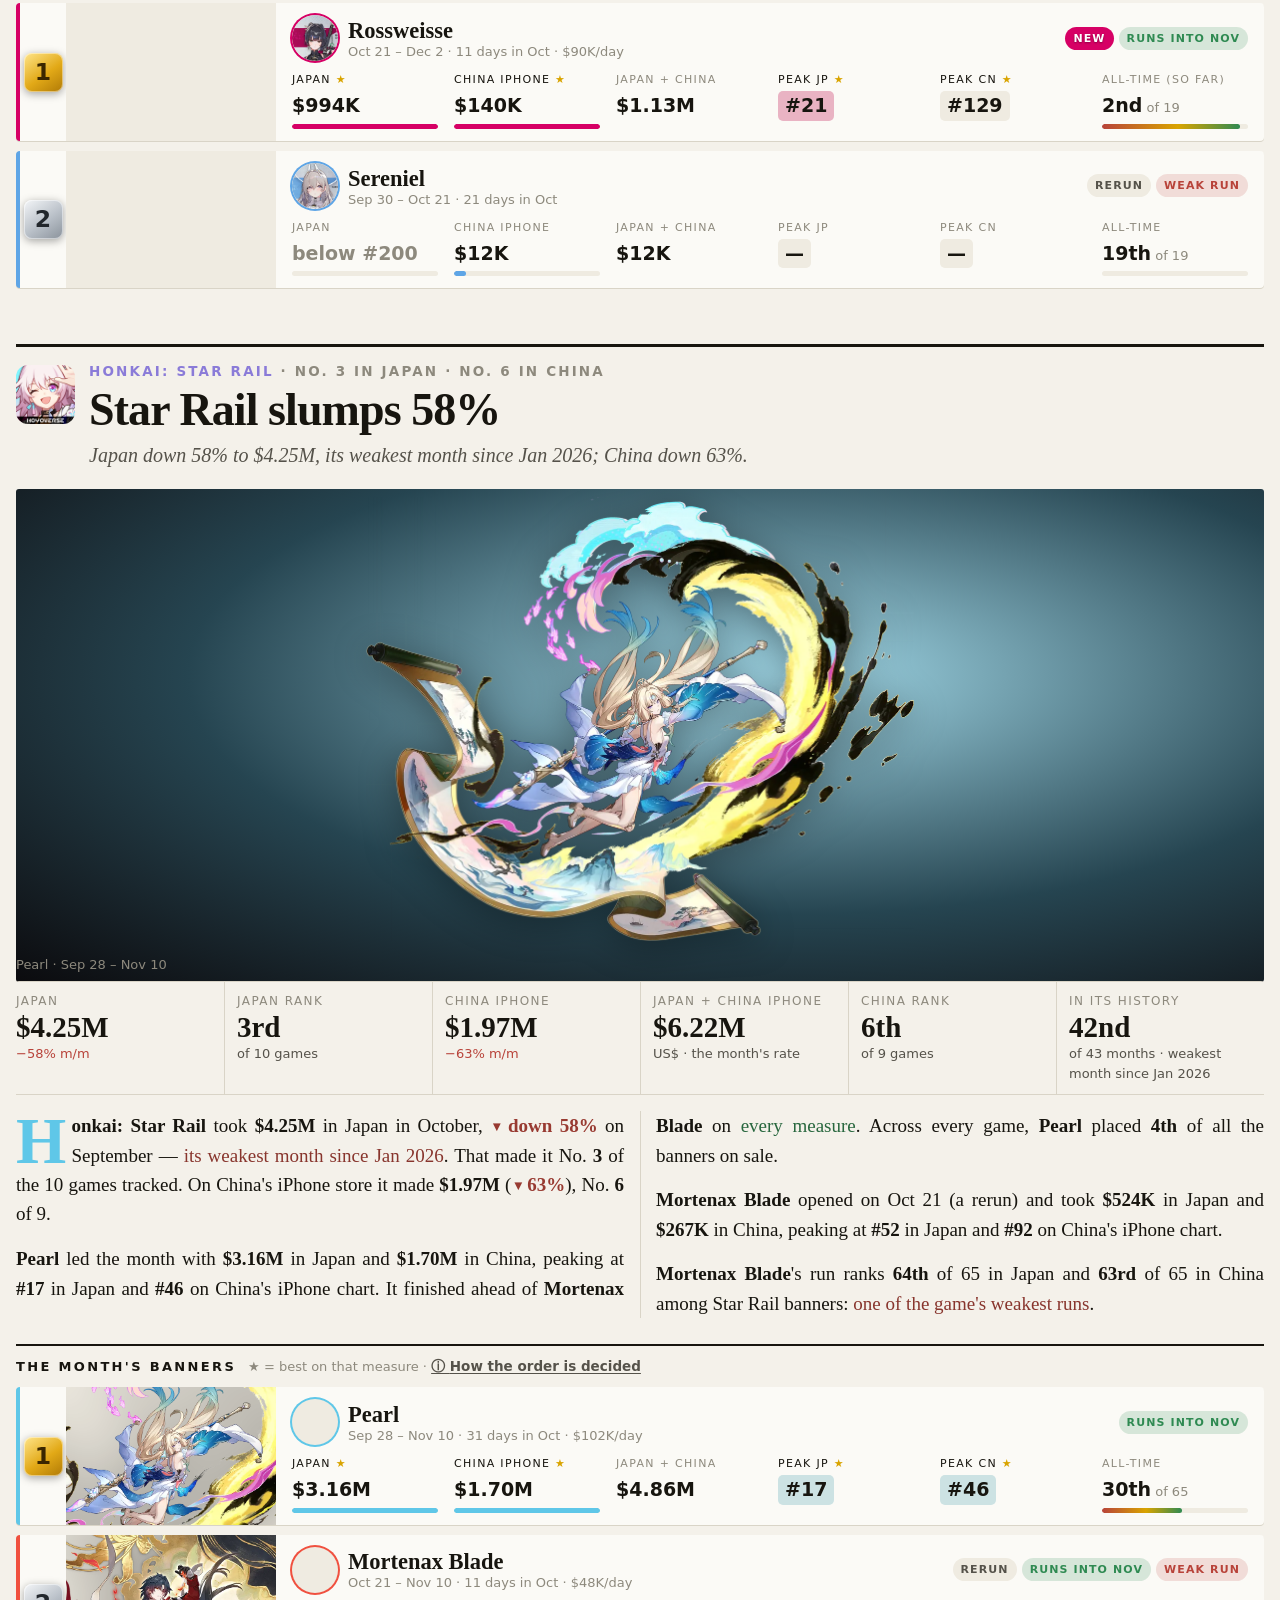
==== commit 03767ac7: "fix(journal): Global edition explains its real head-to-head rule The "How the order is decided" dial" ====
--- a/journal.html
+++ b/journal.html
@@ -40,6 +40,6 @@
   each month closes; a banner's Global figure is its share of its game's month, split by its Japan and China iPhone revenue.
   Full methods on the <a href="./">tracker</a>.</p>
 </footer>
-<script src="journal.js?v=50"></script>
+<script src="journal.js?v=51"></script>
 </body>
 </html>
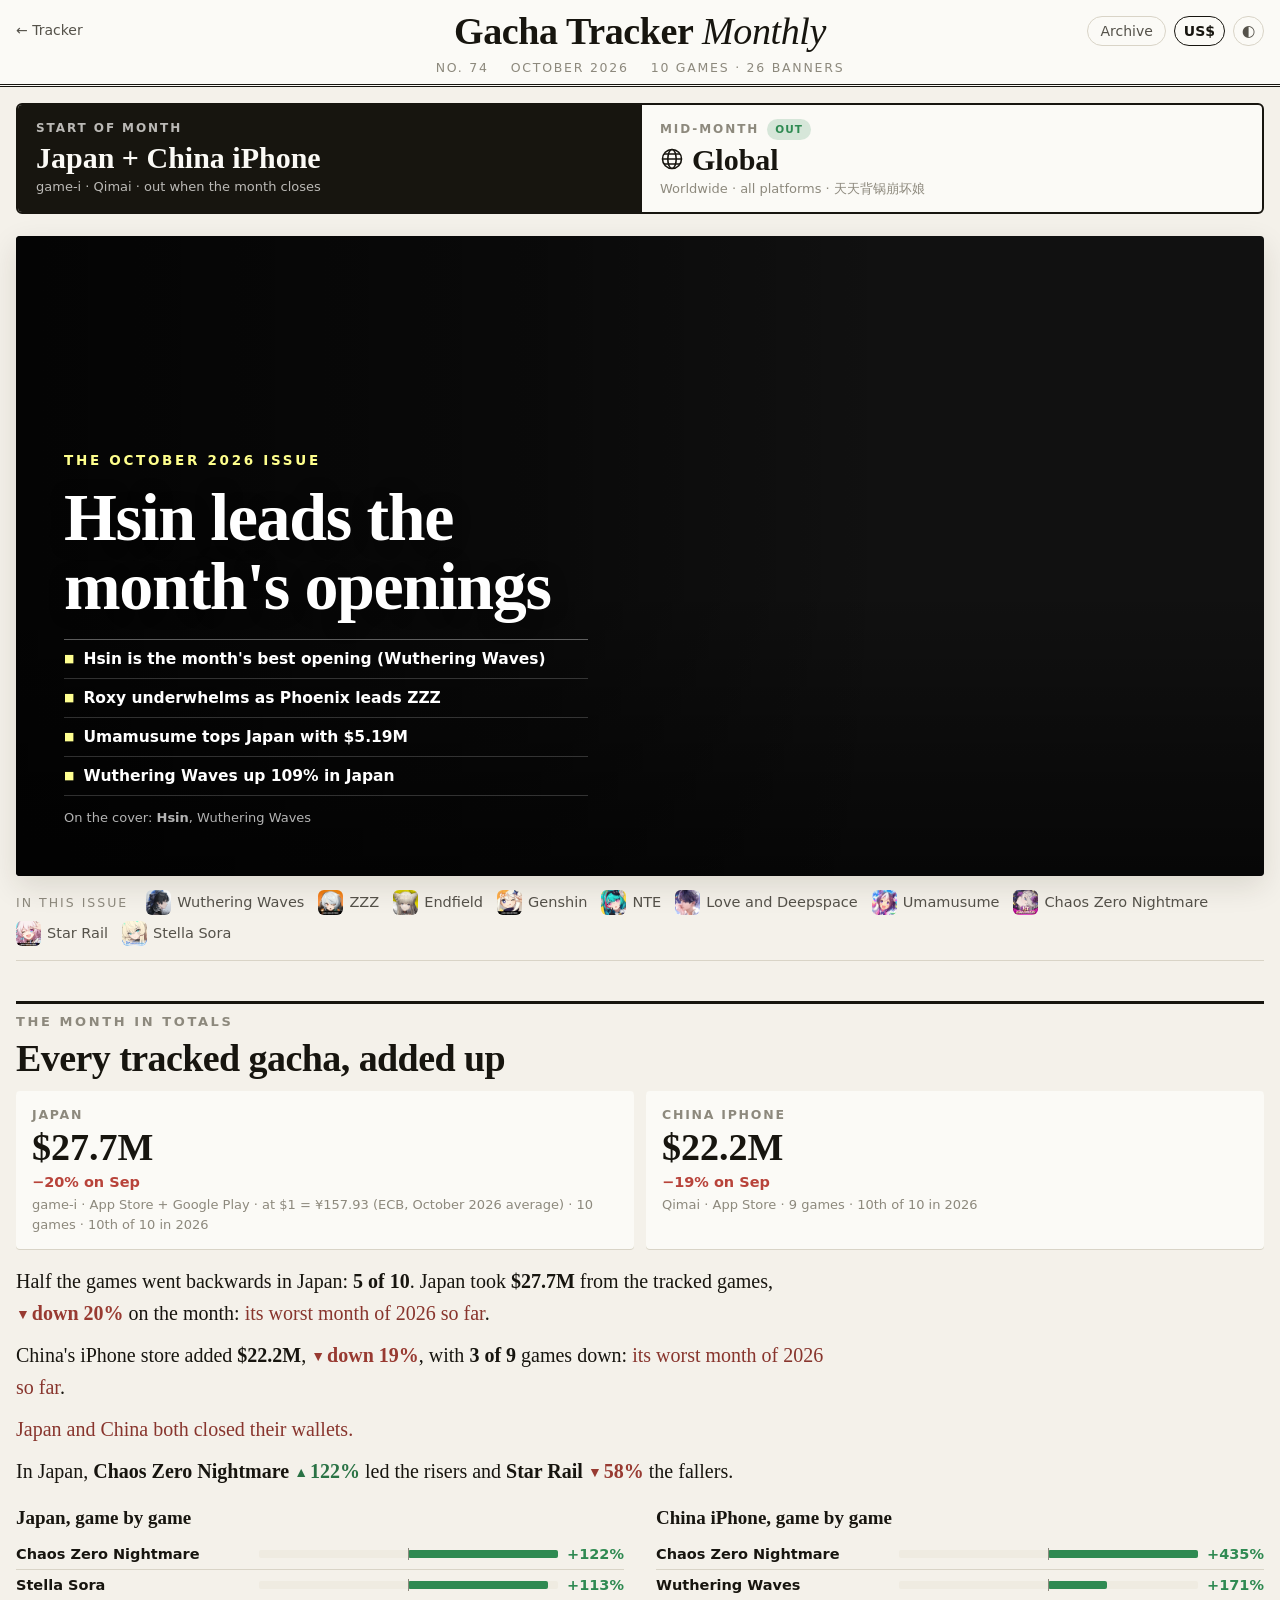
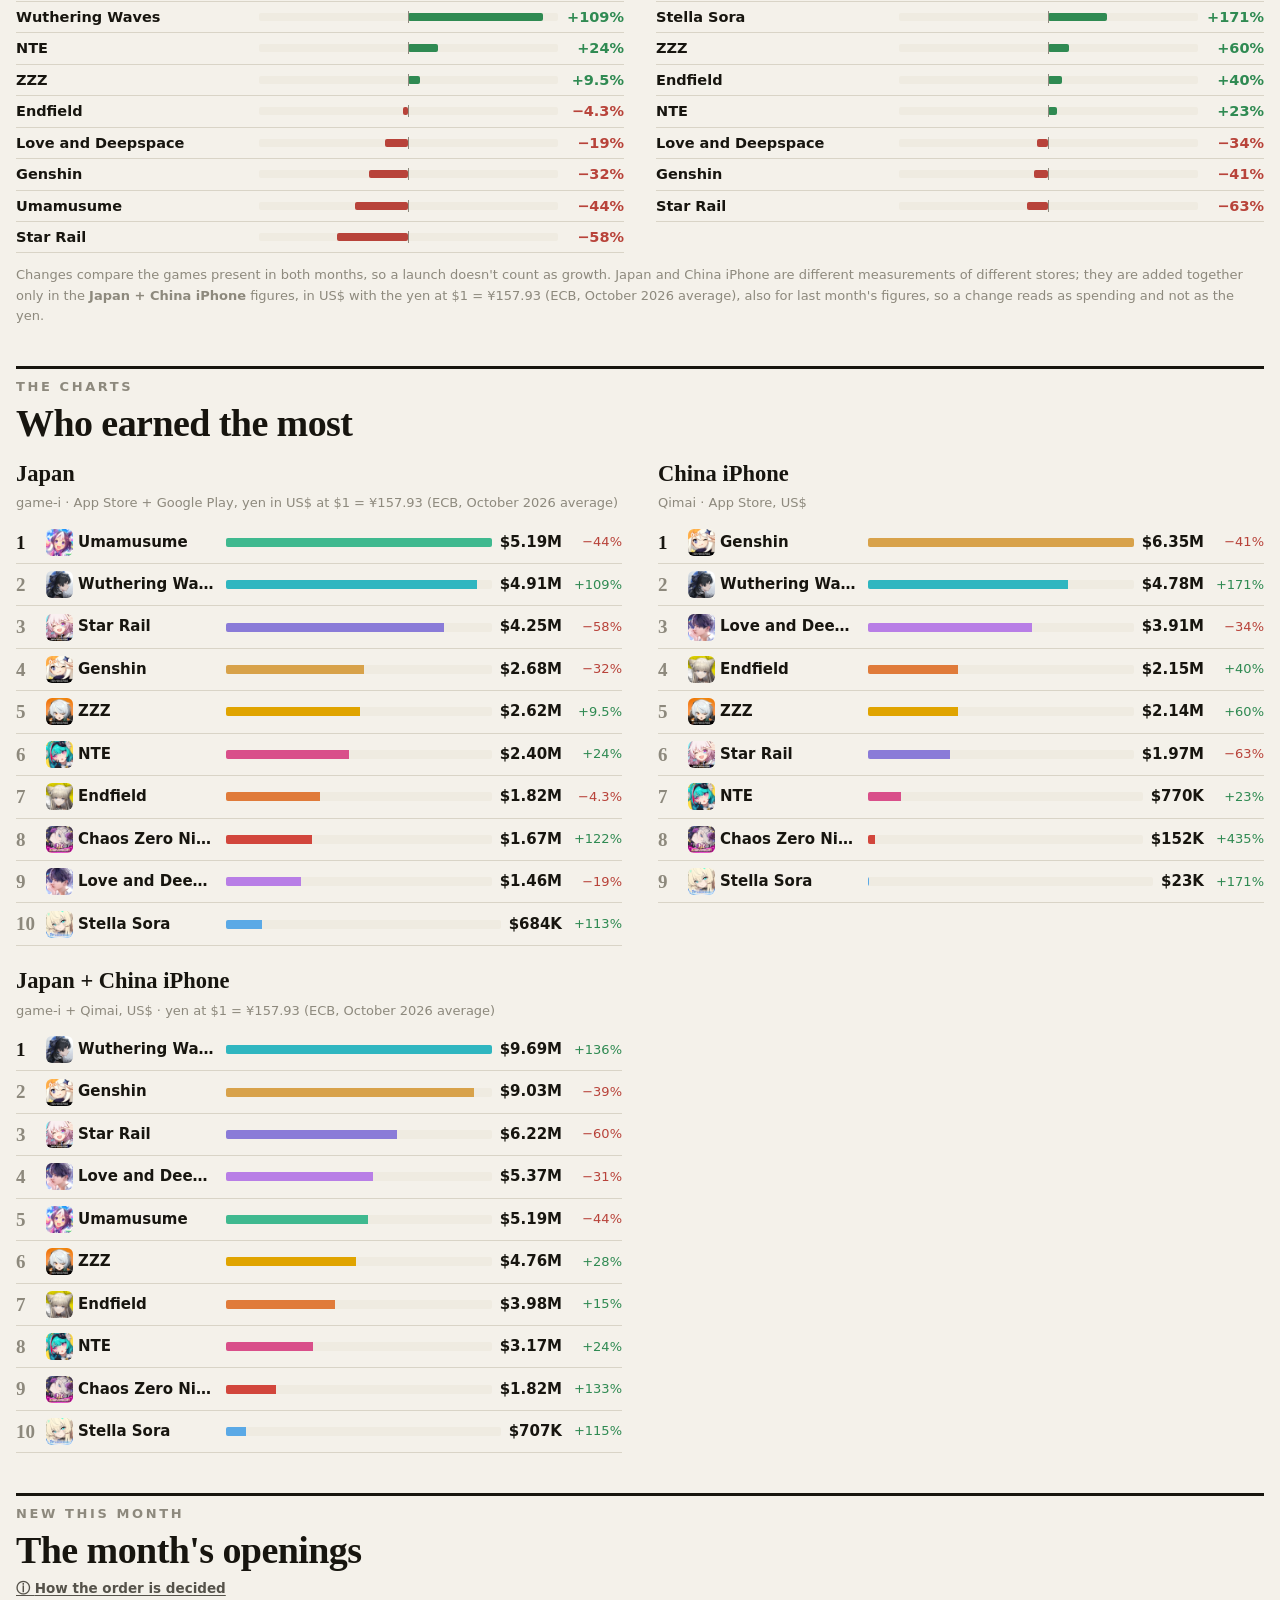
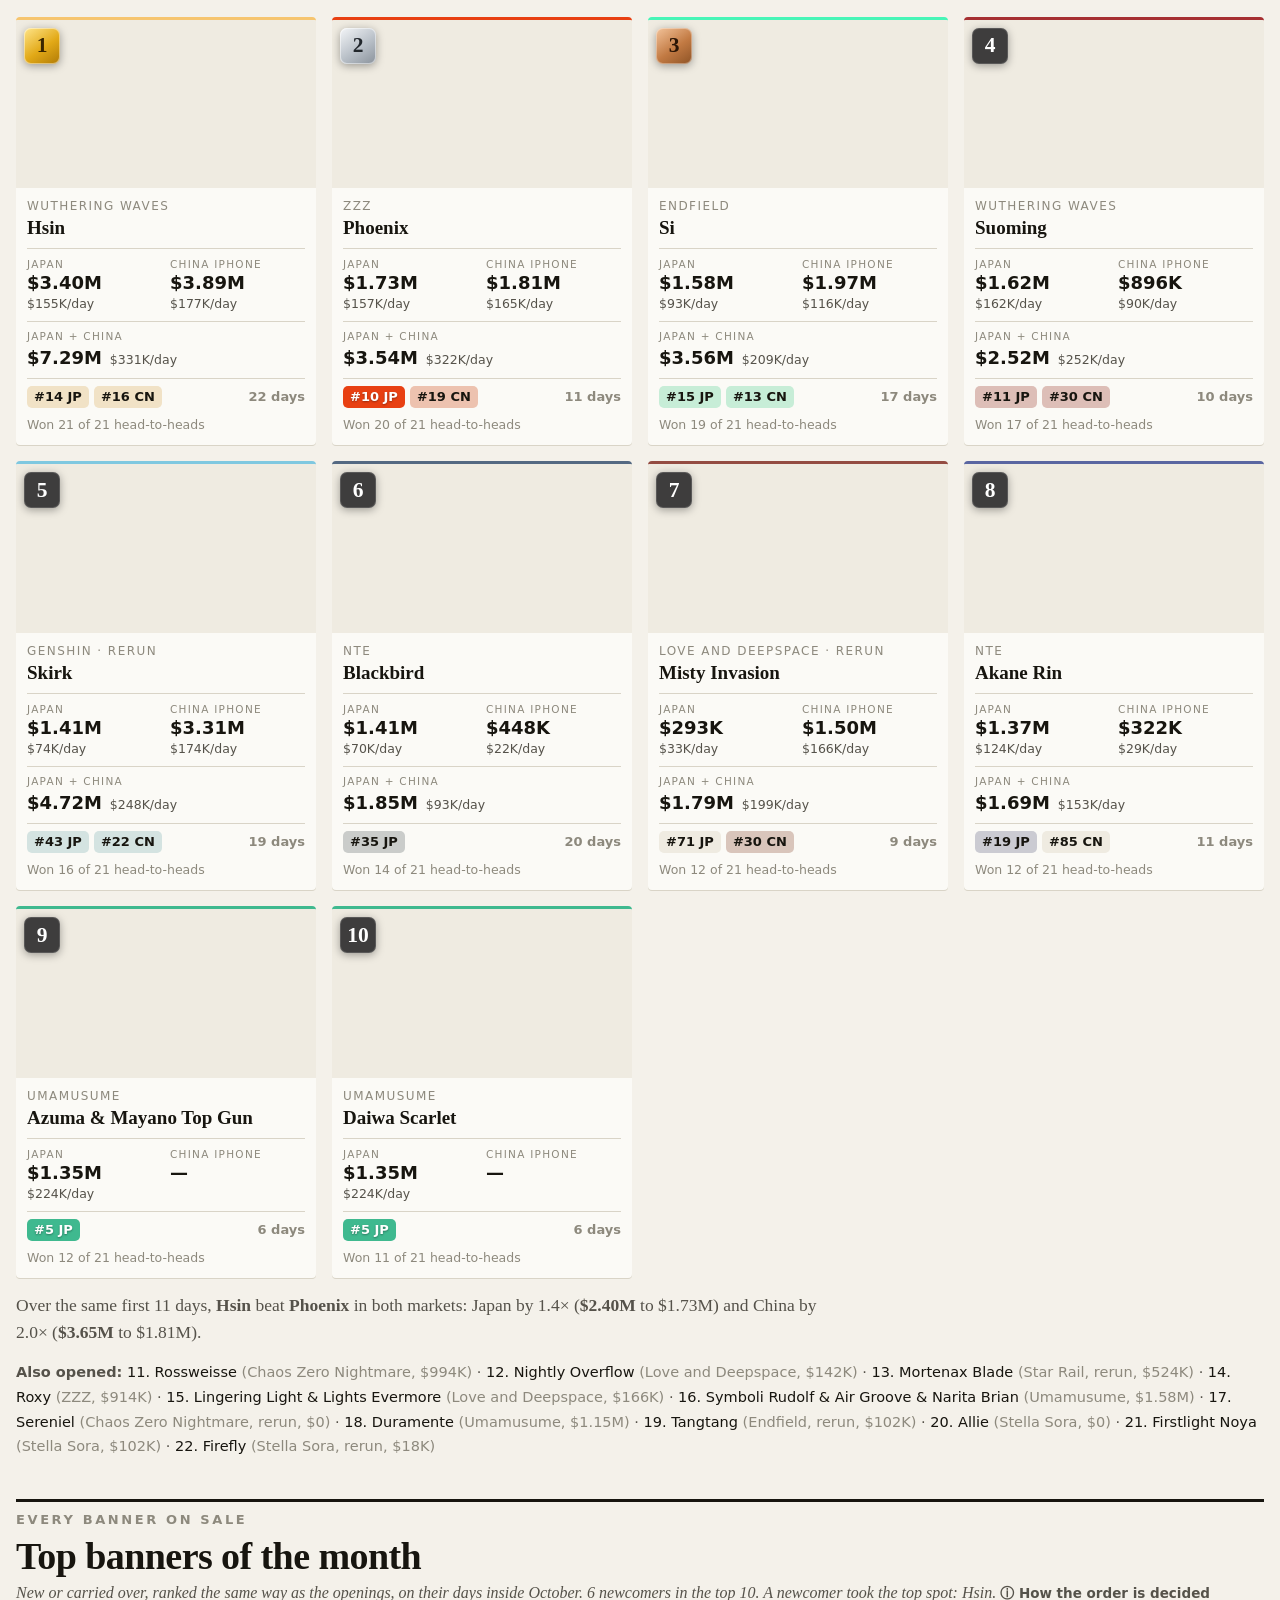
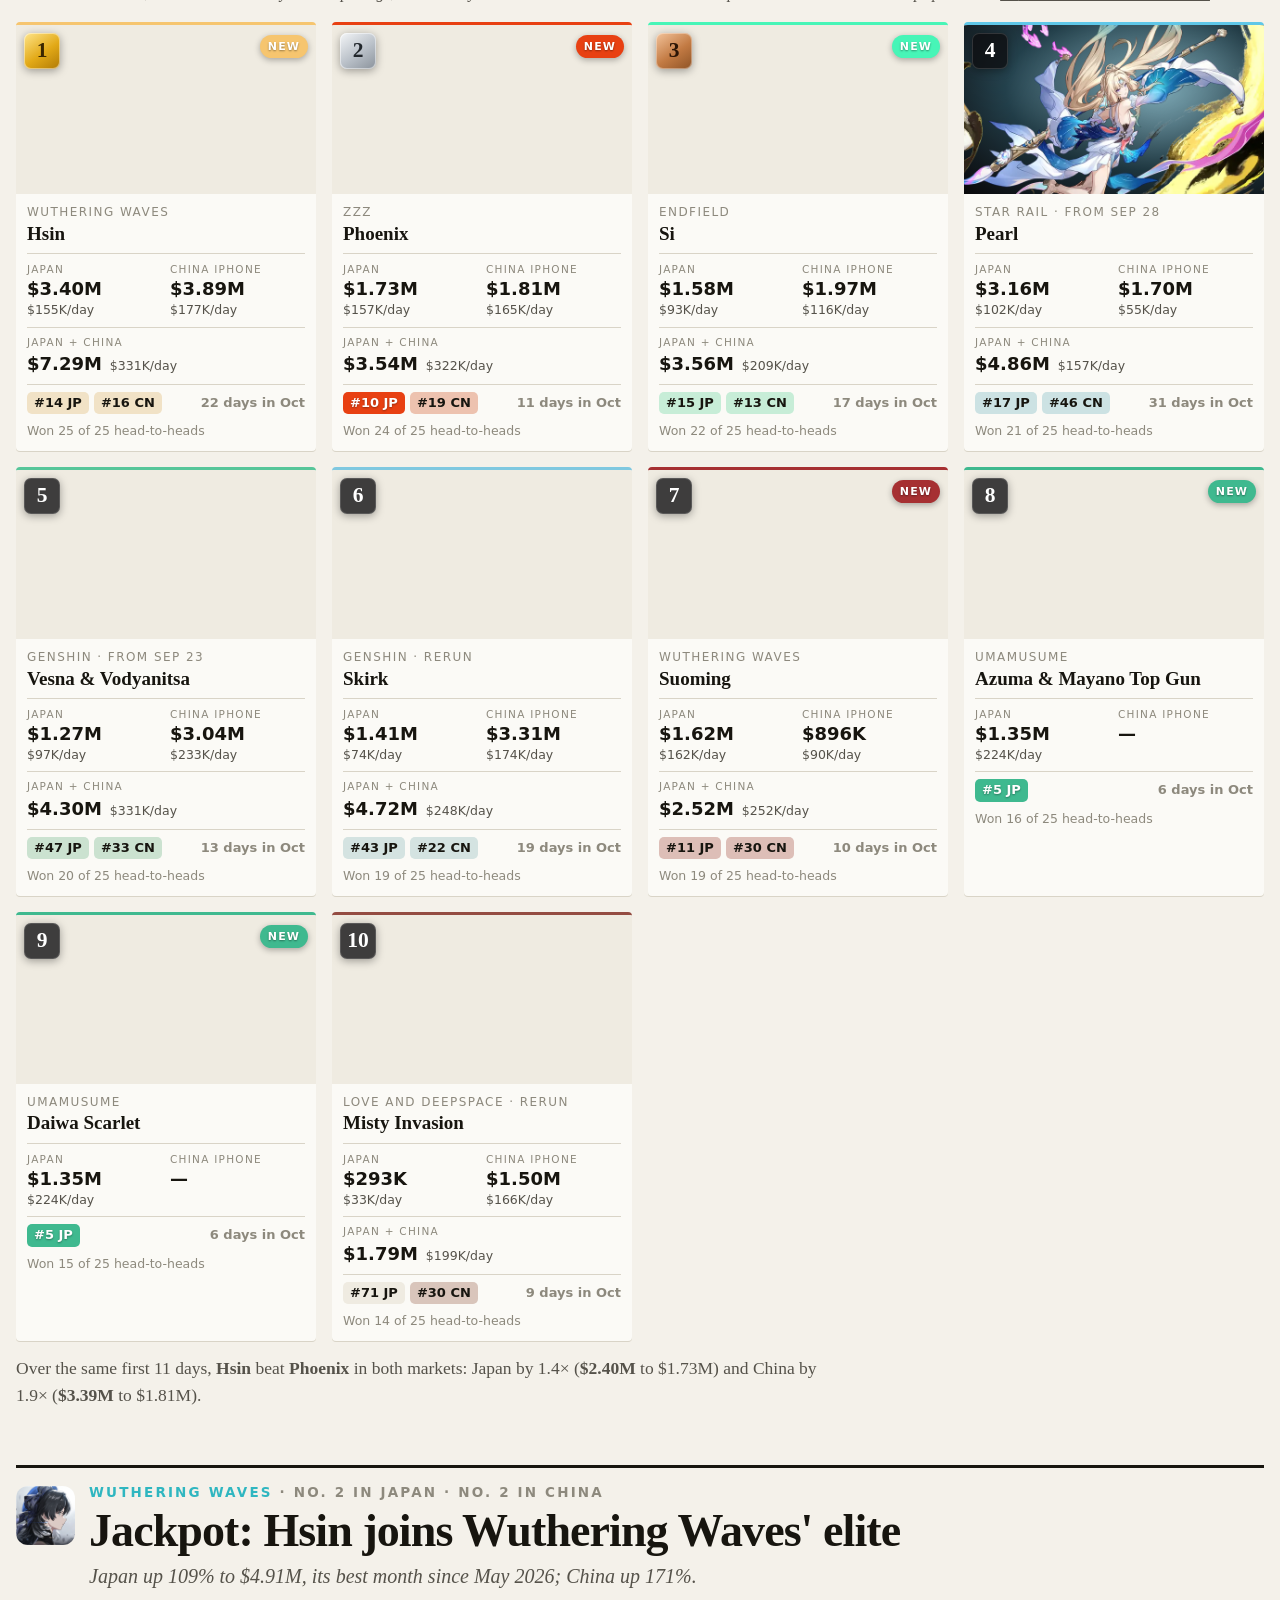
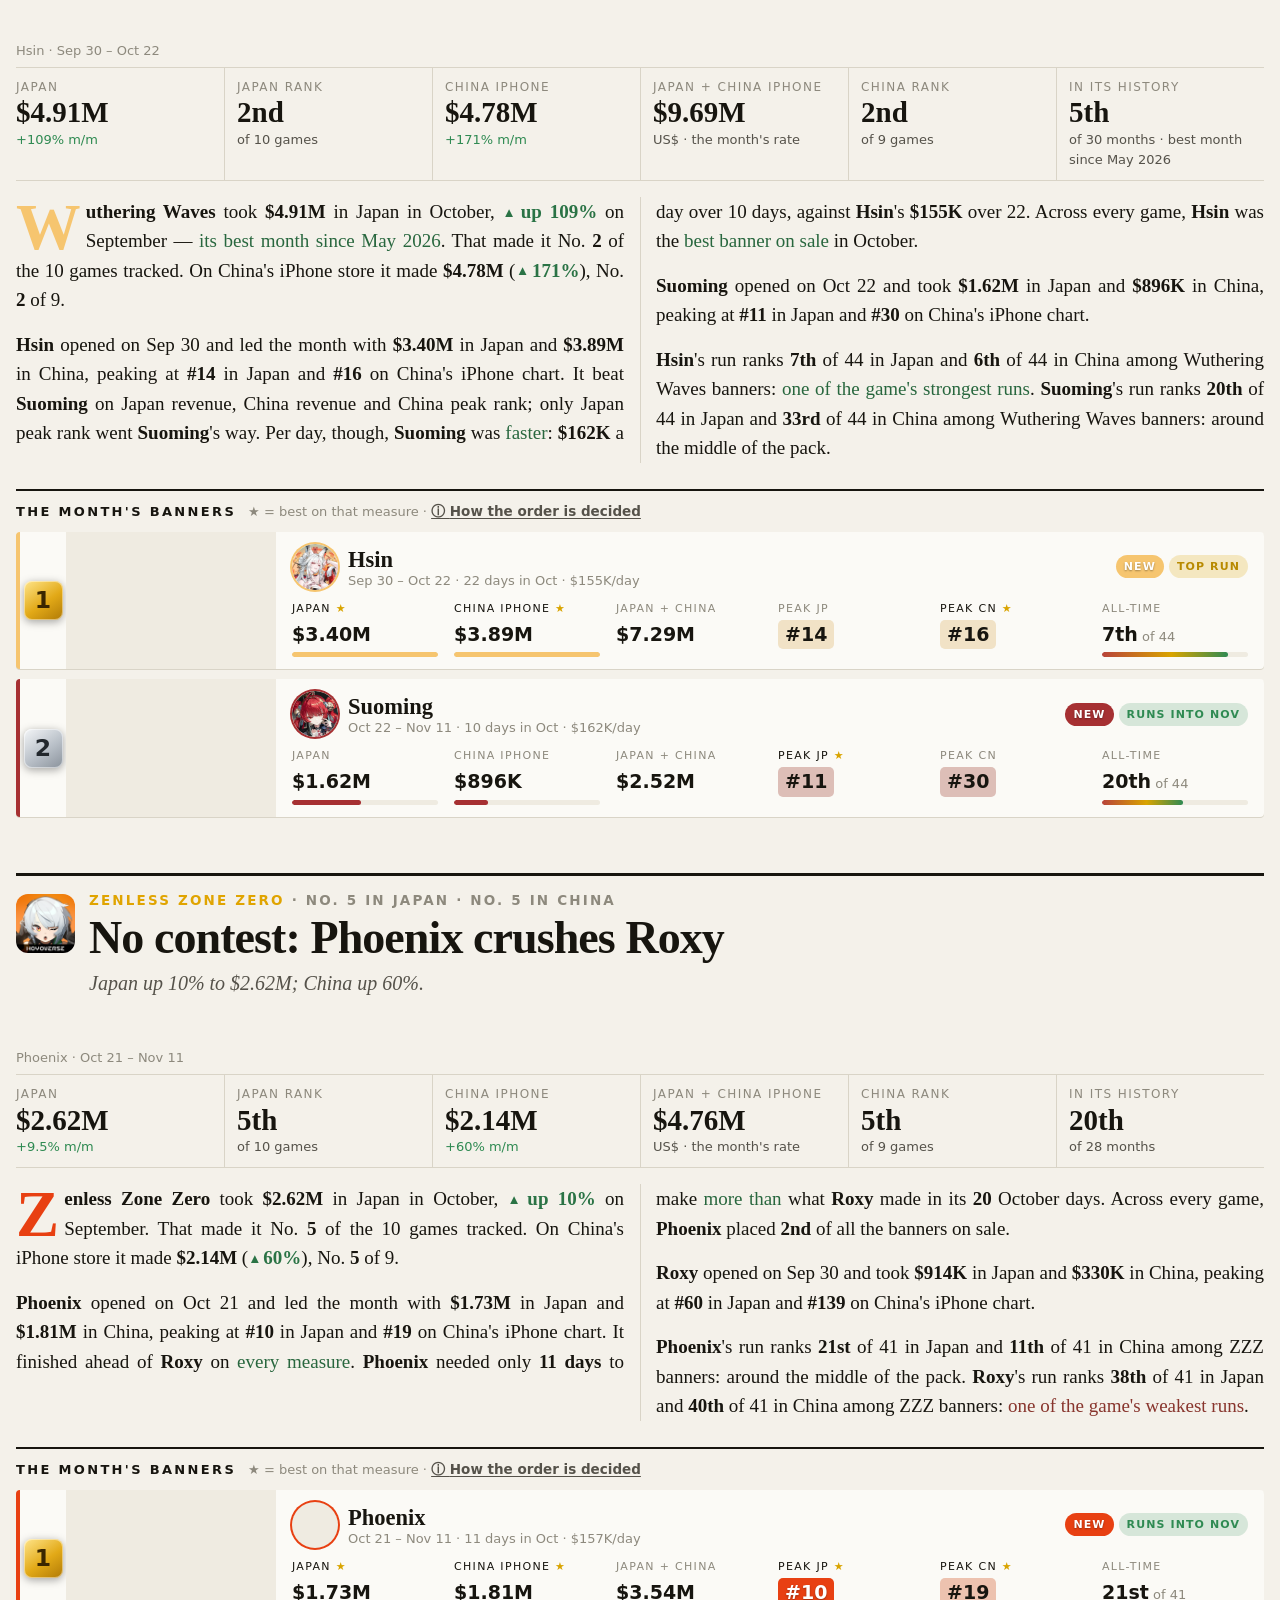
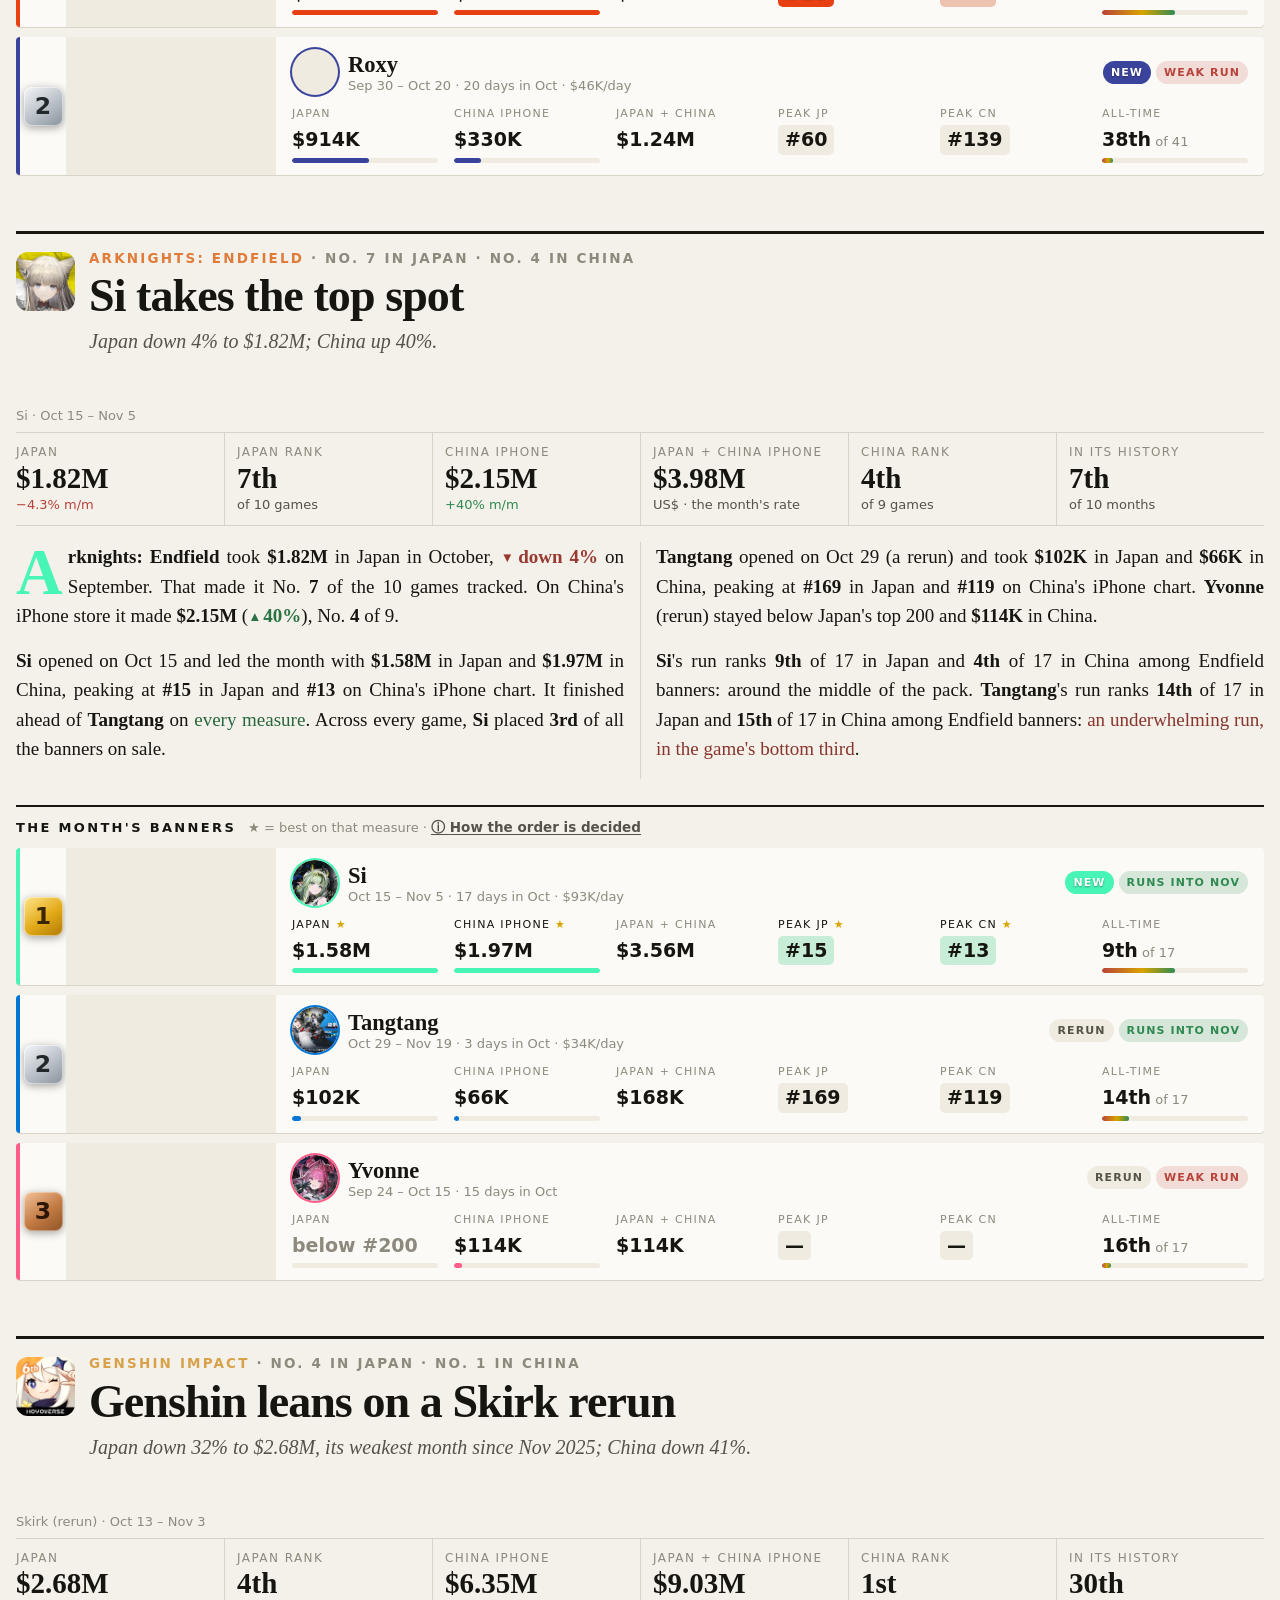
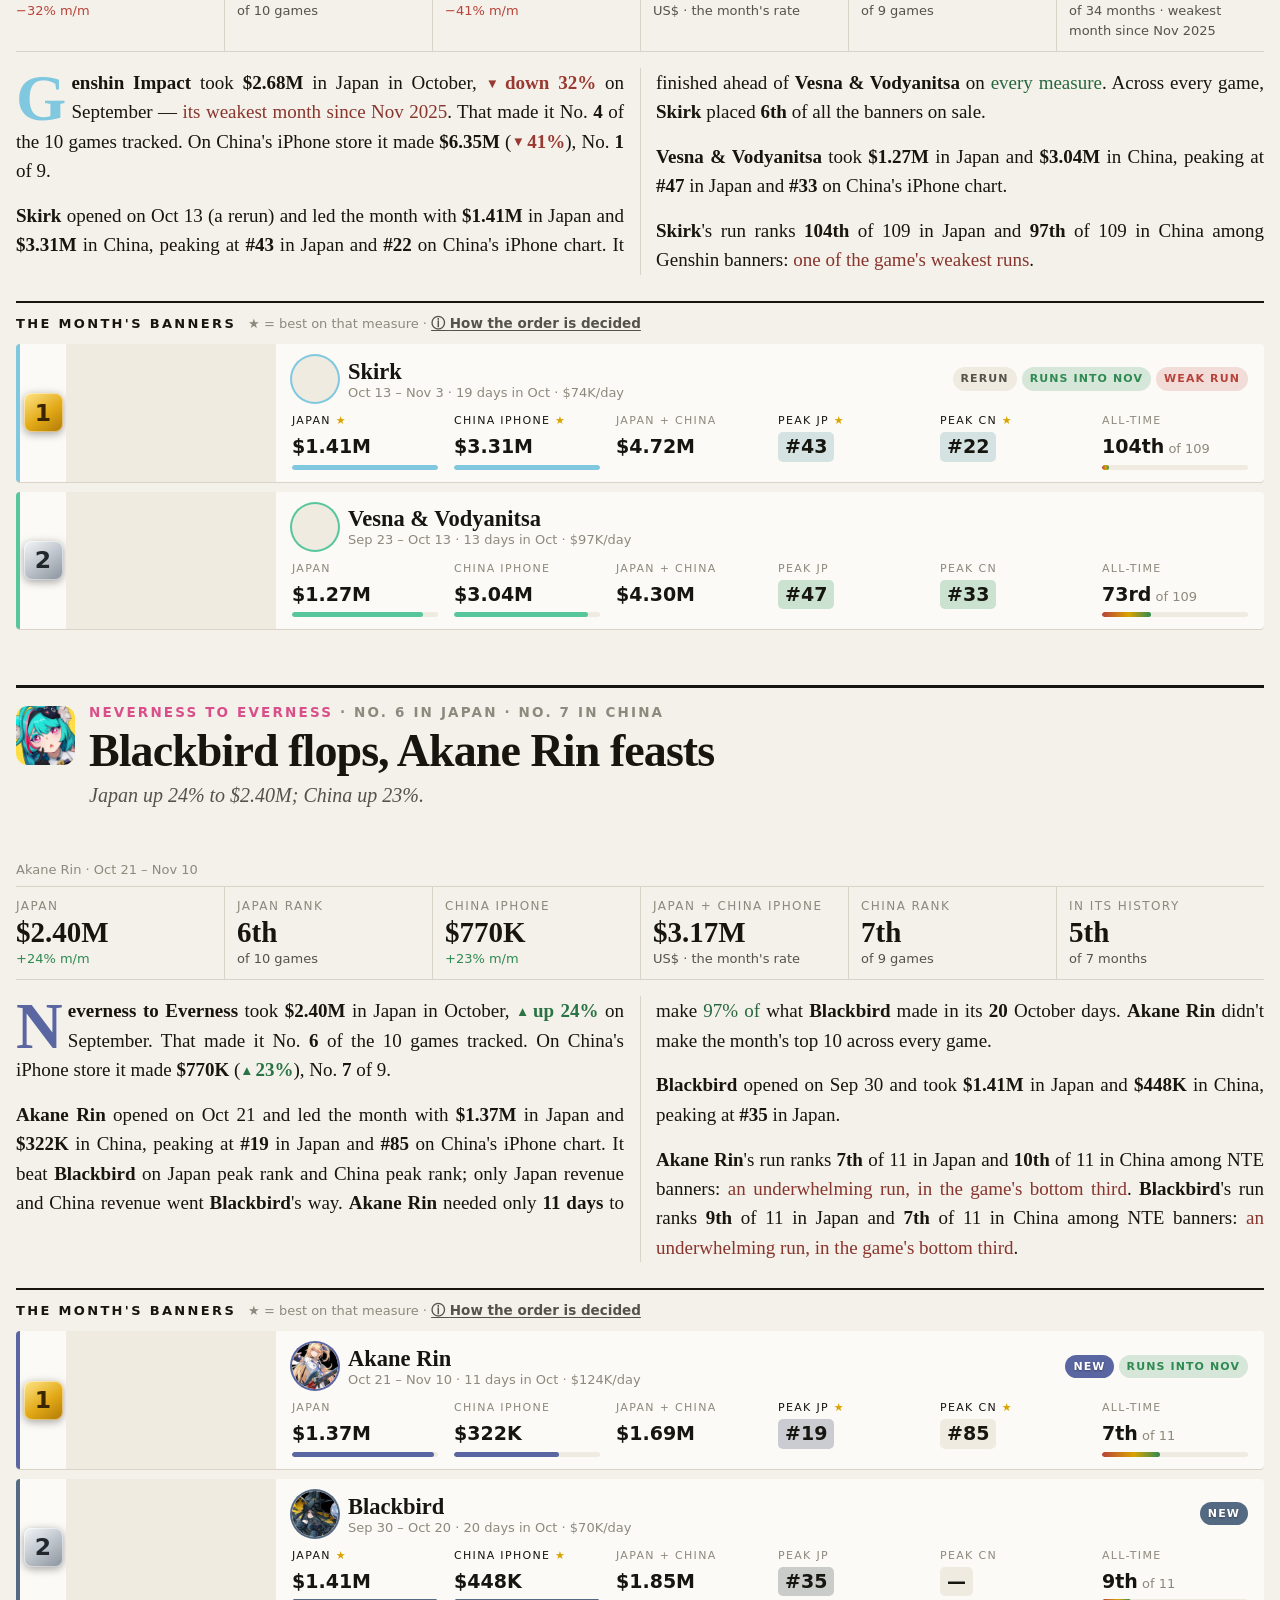
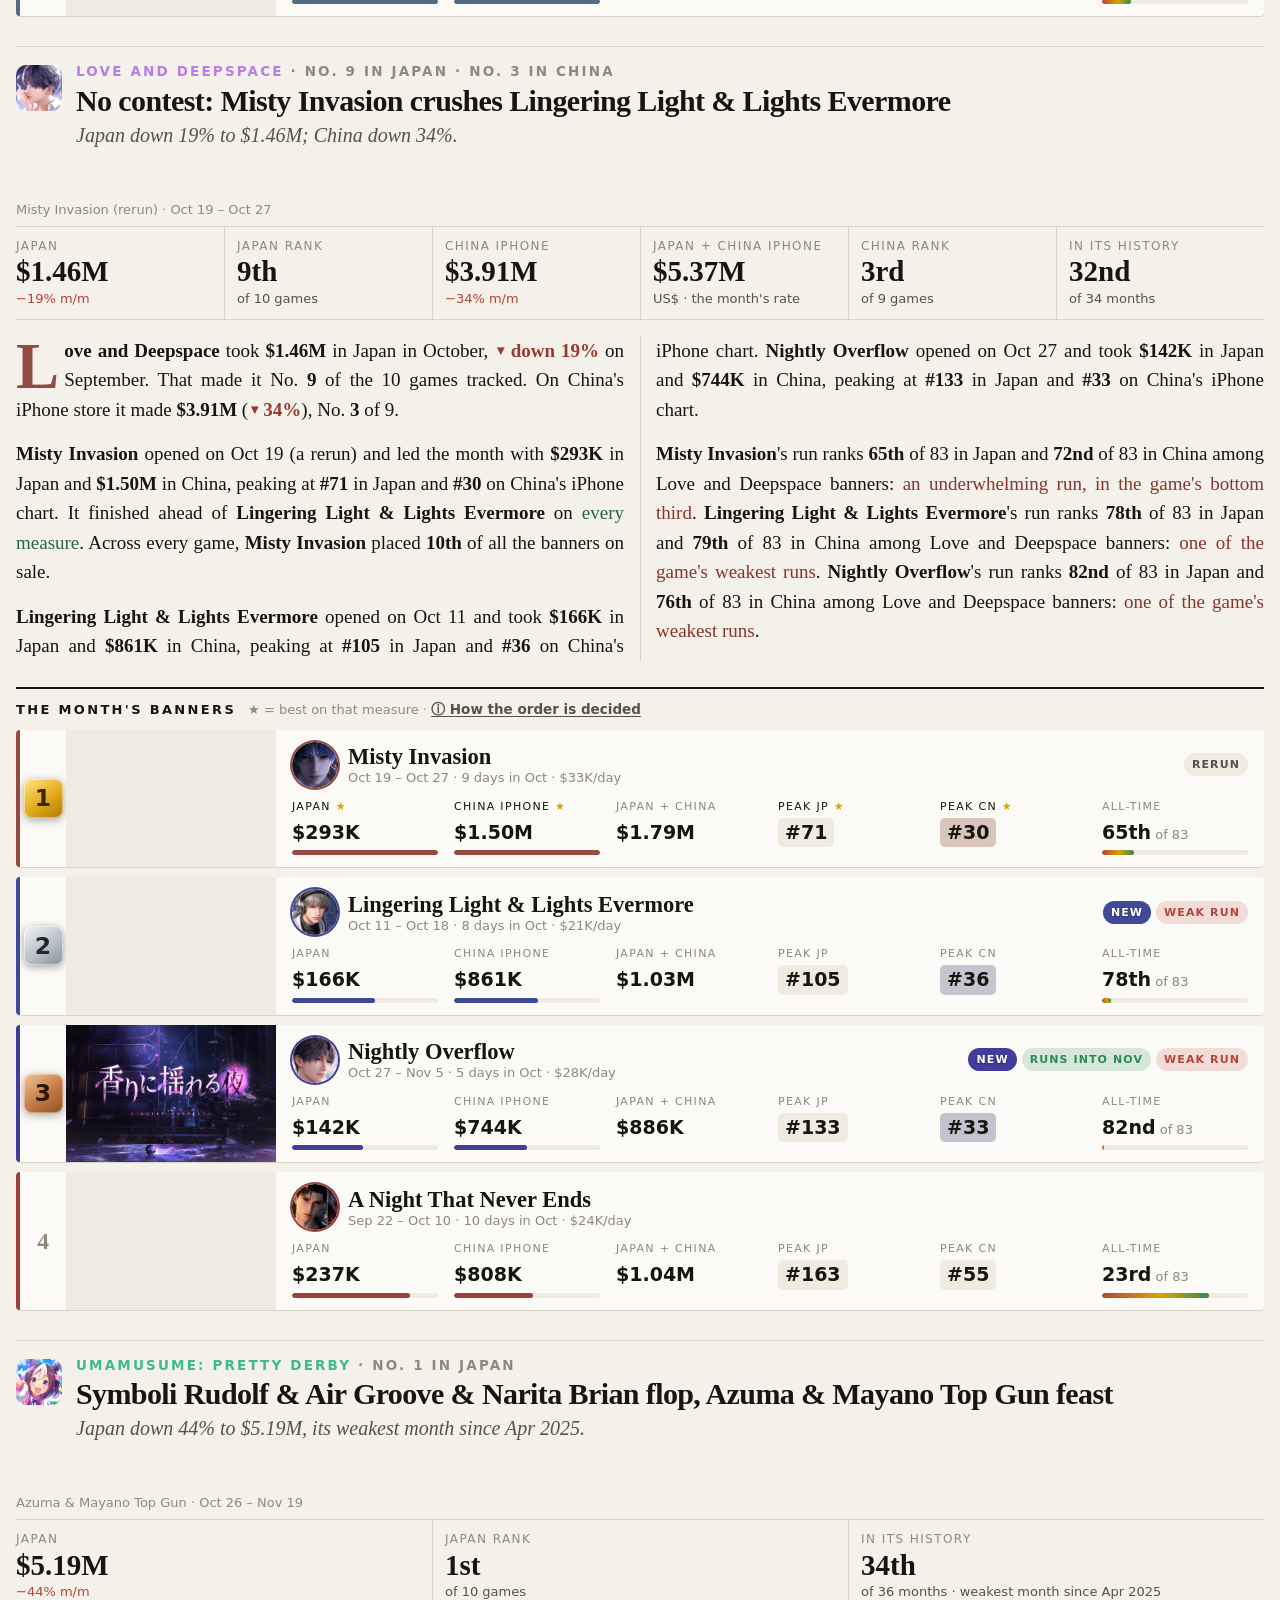
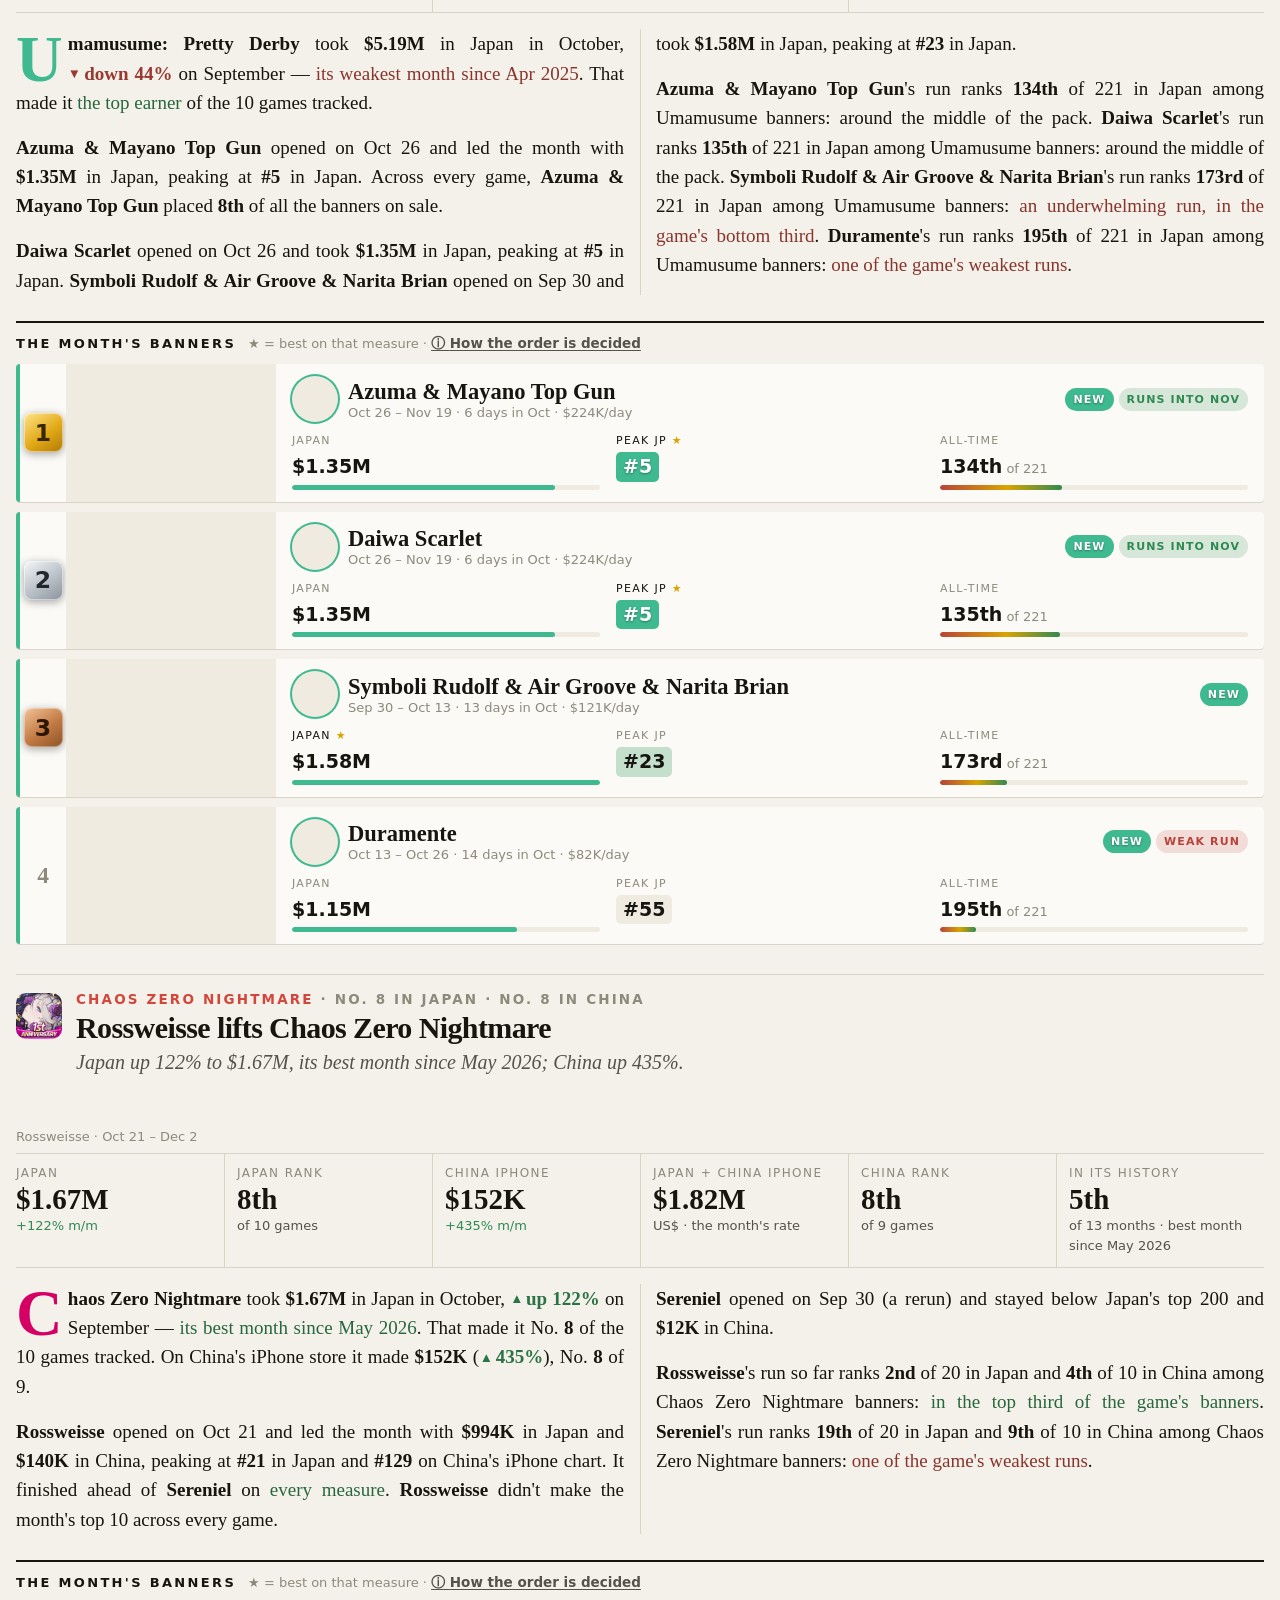
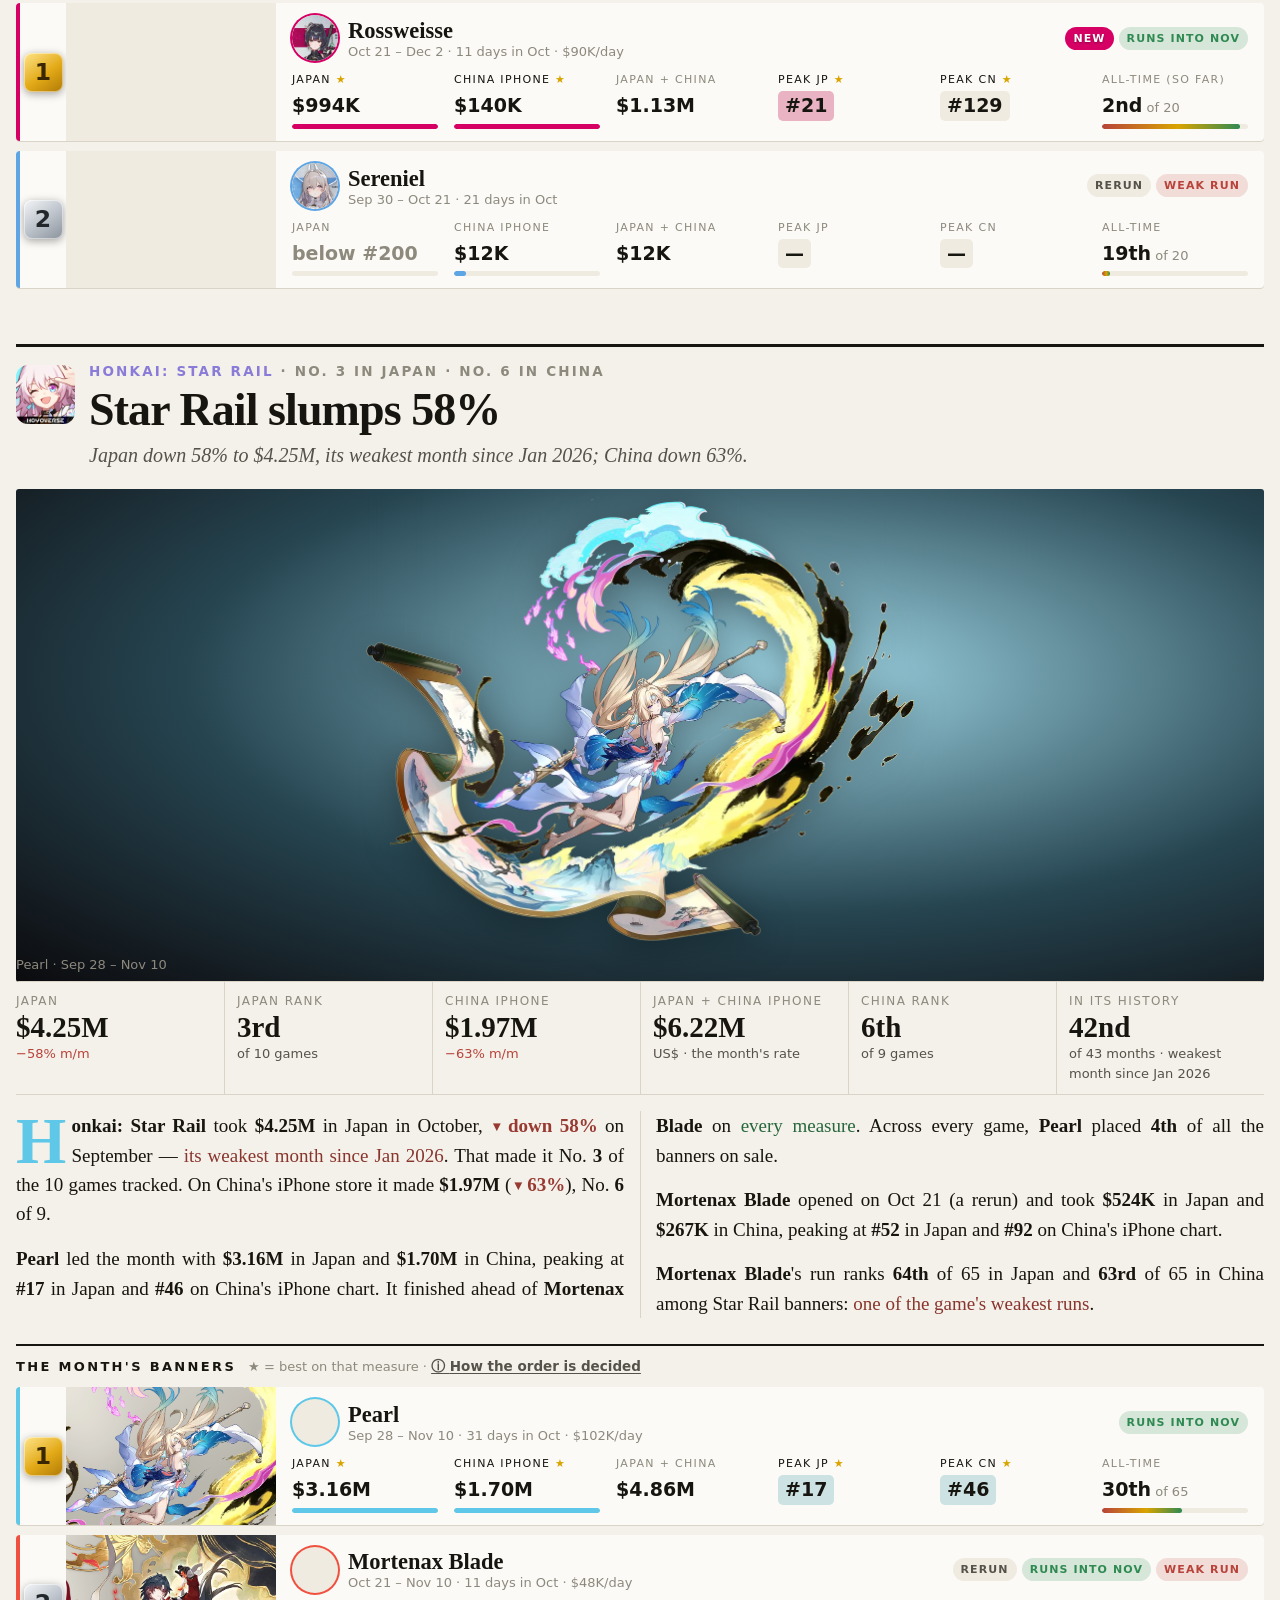
==== commit 3967f507: "feat(journal): Global edition ranks on Global money only, over equal days The openings, the top bann" ====
--- a/journal.html
+++ b/journal.html
@@ -40,6 +40,6 @@
   each month closes; a banner's Global figure is its share of its game's month, split by its Japan and China iPhone revenue.
   Full methods on the <a href="./">tracker</a>.</p>
 </footer>
-<script src="journal.js?v=51"></script>
+<script src="journal.js?v=52"></script>
 </body>
 </html>
